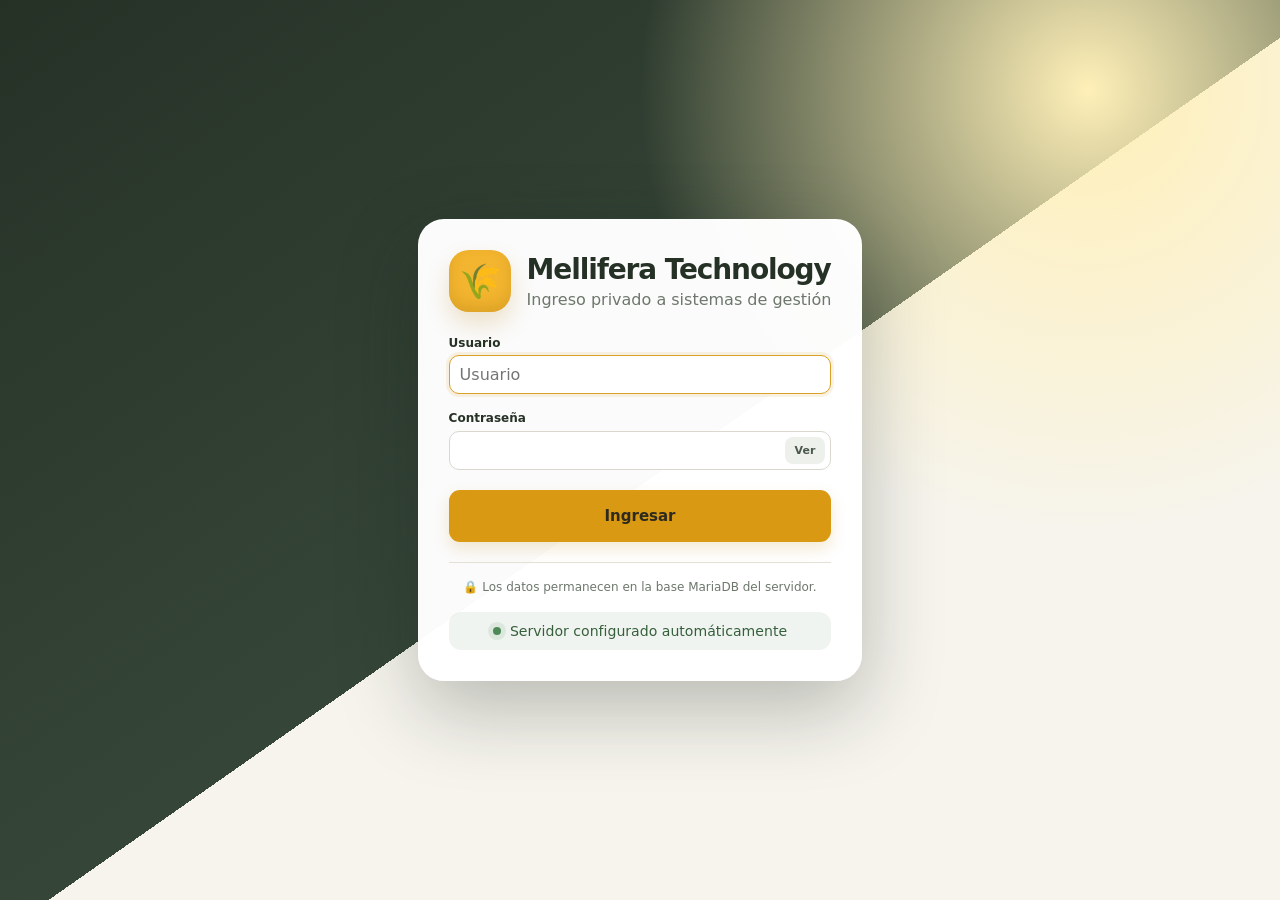
==== comunidad.html @ 4a78647a "Add files via upload" ====
<!doctype html>
<html lang="es">
<head>
    <meta charset="utf-8">
    <meta name="viewport" content="width=device-width, initial-scale=1">
    <meta name="theme-color" content="#263126">
    <title>Mellifera Technology · Gestión</title>
    <link rel="stylesheet" href="assets/css/app.css?v=24.5.0">
</head>
<body>
<div id="app" class="app-loading">
    <div><div class="auth-bee">🌾</div><strong>Abriendo Comunidad Apícola…</strong></div>
</div>
<div id="toast-stack" class="toast-stack" aria-live="polite"></div>
<script src="assets/js/config.js"></script>
<script src="assets/js/comunidad.js?v=24.5.0"></script>
</body>
</html>
---- assets/css/app.css ----
:root {
    --bg: #f6f4ed;
    --surface: #ffffff;
    --surface-soft: #fbfaf6;
    --text: #263126;
    --muted: #6d776c;
    --line: #e4e1d7;
    --primary: #d99913;
    --primary-dark: #ad7408;
    --primary-soft: #fff4ce;
    --green: #397a52;
    --green-soft: #e9f7ee;
    --red: #c5473b;
    --red-soft: #fff0ee;
    --blue: #3976bd;
    --purple: #7856ad;
    --shadow: 0 14px 34px rgba(53, 53, 34, .08);
    --radius: 18px;
    --sidebar: 246px;
}
* { box-sizing: border-box; }
html { min-height: 100%; background: var(--bg); }
body { margin: 0; min-height: 100vh; color: var(--text); background: radial-gradient(circle at 90% 0%, #fff6d7 0, transparent 25rem), var(--bg); font-family: Inter, ui-sans-serif, system-ui, -apple-system, BlinkMacSystemFont, "Segoe UI", sans-serif; }
a { color: inherit; text-decoration: none; }
button, input, select, textarea { font: inherit; }
button { cursor: pointer; }
.app-shell { min-height: 100vh; display: grid; grid-template-columns: var(--sidebar) 1fr; }
.sidebar { position: fixed; inset: 0 auto 0 0; z-index: 30; width: var(--sidebar); padding: 22px 16px; display: flex; flex-direction: column; background: #263126; color: #fff; box-shadow: 8px 0 30px rgba(28, 35, 28, .12); }
.brand { display: flex; align-items: center; gap: 12px; padding: 8px 8px 22px; border-bottom: 1px solid rgba(255,255,255,.12); }
.brand-icon { display: grid; place-items: center; width: 46px; height: 46px; border-radius: 15px; background: #f3b52f; font-size: 25px; box-shadow: inset 0 -5px 12px rgba(128,81,0,.18); }
.brand strong, .brand small { display: block; }
.brand strong { font-size: 16px; }.brand small { color: #b8c4b7; margin-top: 2px; }
.nav-menu { display: grid; gap: 5px; margin-top: 22px; }
.nav-menu a { display: flex; align-items: center; gap: 12px; min-height: 45px; padding: 10px 12px; border-radius: 12px; color: #dce4dc; font-weight: 650; font-size: 14px; transition: .18s; }
.nav-menu a span { display: grid; place-items: center; width: 23px; font-size: 18px; }
.nav-menu a:hover { background: rgba(255,255,255,.08); color: #fff; transform: translateX(2px); }
.nav-menu a.active { background: #f3b52f; color: #2e321f; box-shadow: 0 8px 20px rgba(0,0,0,.15); }
.sidebar-footer { margin-top: auto; color: #9faa9f; font-size: 11px; line-height: 1.4; padding: 12px; border-top: 1px solid rgba(255,255,255,.1); }
.main-area { grid-column: 2; min-width: 0; }
.topbar { min-height: 88px; padding: 20px clamp(20px,4vw,48px); display: flex; align-items: center; gap: 18px; border-bottom: 1px solid rgba(215,210,195,.7); background: rgba(246,244,237,.8); backdrop-filter: blur(12px); position: sticky; top: 0; z-index: 20; }
.topbar h1 { margin: 0; font-size: clamp(22px,2vw,30px); letter-spacing: -.03em; }.topbar p { margin: 3px 0 0; color: var(--muted); font-size: 13px; }
.topbar-actions { margin-left: auto; display: flex; gap: 9px; }.menu-button { display: none; border: 0; background: transparent; font-size: 25px; }
.content { padding: 30px clamp(20px,4vw,48px) 60px; max-width: 1800px; margin: 0 auto; }
.btn { border: 0; border-radius: 11px; min-height: 40px; padding: 9px 15px; display: inline-flex; align-items: center; justify-content: center; gap: 7px; font-weight: 750; font-size: 13px; transition: .18s; white-space: nowrap; }
.btn:hover { transform: translateY(-1px); filter: brightness(.98); }.btn-primary { background: var(--primary); color: #2e2a1d; box-shadow: 0 7px 16px rgba(195,132,10,.18); }.btn-secondary { background: #edf0eb; color: #344035; }.btn-ghost { background: transparent; color: #536053; border: 1px solid var(--line); }.btn-danger { background: var(--red-soft); color: #a83228; }.btn-warning { background: #f6c744; color: #392d08; }.btn-small { min-height: 33px; padding: 6px 10px; font-size: 12px; }.btn-large { min-height: 52px; padding: 13px 22px; font-size: 15px; }.btn-block { width: 100%; }
.panel, .form-card { background: var(--surface); border: 1px solid var(--line); border-radius: var(--radius); box-shadow: var(--shadow); padding: 22px; }
.form-card.narrow { max-width: 760px; margin: 0 auto; }.panel-header { display: flex; justify-content: space-between; align-items: flex-start; gap: 16px; margin-bottom: 18px; }.panel-header h2 { margin: 0; font-size: 18px; }.panel-header p { margin: 4px 0 0; color: var(--muted); font-size: 12px; }
.alert { padding: 13px 15px; border-radius: 12px; margin-bottom: 18px; font-weight: 650; font-size: 13px; border: 1px solid transparent; }.alert-success { background: var(--green-soft); color: #22623c; border-color: #c7ead3; }.alert-danger { background: var(--red-soft); color: #9a3027; border-color: #f4cac5; }.alert-warning { background: #fff7dc; color: #785806; }
.balance-strip { display: flex; align-items: stretch; gap: 10px; margin-bottom: 22px; padding: 10px; border-radius: 17px; background: #263126; color: #fff; box-shadow: var(--shadow); }
.balance-strip-title { flex: 1; min-width: 220px; padding: 10px 14px; display: flex; justify-content: center; flex-direction: column; }.balance-strip-title span { font-size: 15px; font-weight: 800; }.balance-strip-title small { color: #b9c5b8; margin-top: 3px; }
.person-balance { min-width: 190px; padding: 9px 15px; border-radius: 12px; background: rgba(255,255,255,.09); display: grid; grid-template-columns: auto auto; gap: 2px 12px; align-content: center; }.person-balance strong { grid-row: 1 / span 2; align-self: center; }.person-balance span { font-size: 17px; font-weight: 850; text-align: right; }.person-balance small { color: #c5d0c4; text-align: right; }.person-balance.negative span { color: #ff9d91; }.person-balance.positive span { color: #a7e3b8; }
.dashboard-grid { display: grid; grid-template-columns: repeat(5,minmax(160px,1fr)); gap: 14px; margin-bottom: 22px; }.dashboard-card { min-height: 155px; background: var(--surface); border: 1px solid var(--line); border-radius: var(--radius); box-shadow: var(--shadow); padding: 19px; display: flex; gap: 15px; align-items: flex-start; transition: .18s; overflow: hidden; position: relative; }.dashboard-card::after { content: ''; position: absolute; width: 100px; height: 100px; border-radius: 50%; right: -42px; bottom: -55px; background: var(--card-soft); }.dashboard-card:hover { transform: translateY(-3px); border-color: var(--card-color); }.dashboard-card-icon { flex: 0 0 46px; height: 46px; border-radius: 14px; display: grid; place-items: center; background: var(--card-soft); color: var(--card-color); font-size: 24px; font-weight: 900; }.dashboard-card div:last-child { min-width: 0; }.dashboard-card span { display: block; font-weight: 800; font-size: 14px; }.dashboard-card strong { display: block; margin-top: 12px; font-size: 29px; line-height: 1; }.dashboard-card small { display: block; margin-top: 9px; color: var(--muted); font-size: 11px; line-height: 1.45; }.card-hives { --card-color:#b97511;--card-soft:#fff0c2;}.card-activities{--card-color:#3976bd;--card-soft:#e8f2ff}.card-materials{--card-color:#397a52;--card-soft:#e9f7ee}.card-purchases{--card-color:#7856ad;--card-soft:#f1ebff}.card-accounting{--card-color:#bd5260;--card-soft:#ffedf0}
.compact-list { display: grid; }.compact-item { min-height: 64px; display: grid; grid-template-columns: 12px minmax(180px,1fr) auto 90px; gap: 13px; align-items: center; padding: 10px 5px; border-top: 1px solid #eeeae0; }.compact-item:first-child { border-top: 0; }.compact-item:hover strong { color: var(--primary-dark); }.compact-item div strong,.compact-item div small { display: block; }.compact-item div small { color: var(--muted); margin-top: 3px; font-size: 11px; }.compact-item time { text-align: right; color: var(--muted); font-size: 12px; }.status-dot { width: 9px; height: 9px; border-radius: 50%; background: var(--dot-color, var(--status-color, #999)); }
.priority { border-radius: 999px; padding: 4px 8px; font-size: 10px; font-weight: 850; text-transform: uppercase; letter-spacing: .02em; }.priority-baja{background:#eef1ee;color:#637063}.priority-normal{background:#e9f2ff;color:#386ca8}.priority-alta{background:#fff2d8;color:#a26700}.priority-urgente{background:#ffebe8;color:#ba3428}
.filter-bar { background: var(--surface); border: 1px solid var(--line); padding: 10px; border-radius: 14px; display: flex; gap: 9px; margin-bottom: 20px; box-shadow: 0 5px 18px rgba(50,50,35,.04); }.filter-bar.compact { box-shadow: none; border: 0; padding: 0 0 15px; }.filter-bar select,.filter-bar input { min-height: 40px; }.search-field { flex: 1; min-width: 210px; display: flex; align-items: center; gap: 8px; background: #faf9f5; border: 1px solid var(--line); border-radius: 10px; padding: 0 10px; }.search-field input { width: 100%; border: 0; outline: 0; background: transparent; }
select,input,textarea { width: 100%; border: 1px solid #d9d7ce; border-radius: 10px; background: #fff; color: var(--text); padding: 9px 10px; outline: none; transition: .16s; }select:focus,input:focus,textarea:focus { border-color: #d9a127; box-shadow: 0 0 0 3px rgba(217,161,39,.13); }textarea { resize: vertical; }.field { display: grid; gap: 6px; }.field > span { font-weight: 750; font-size: 12px; }.field small { color: var(--muted); line-height: 1.4; }.form-grid { display: grid; gap: 15px; }.two-columns { grid-template-columns: repeat(2,minmax(0,1fr)); }.full { grid-column: 1/-1; }.form-actions { display: flex; gap: 9px; align-items: center; margin-top: 20px; flex-wrap: wrap; }.form-card hr,.panel hr { border: 0; border-top: 1px solid var(--line); margin: 22px 0; }
.card-grid { display: grid; grid-template-columns: repeat(auto-fill,minmax(280px,1fr)); gap: 16px; }.entity-card { background: var(--surface); border: 1px solid var(--line); border-radius: var(--radius); box-shadow: var(--shadow); padding: 20px; }.entity-card-top { display: flex; justify-content: space-between; align-items: center; }.hive-illustration { width: 48px; height: 48px; display: grid; place-items: center; border-radius: 15px; background: #fff2c7; color: #b27505; font-size: 29px; }.entity-card h2 { margin: 14px 0 12px; }.entity-meta { display: grid; gap: 6px; color: var(--muted); font-size: 12px; }.entity-counters { display: grid; grid-template-columns: repeat(3,1fr); gap: 7px; margin: 17px 0; }.entity-counters span { padding: 9px 5px; border-radius: 10px; background: var(--surface-soft); text-align: center; color: var(--muted); font-size: 10px; }.entity-counters strong { display: block; color: var(--text); font-size: 17px; }.entity-actions { display: flex; gap: 8px; }
.badge { display: inline-flex; align-items: center; width: fit-content; border-radius: 999px; padding: 5px 9px; font-size: 10px; font-weight: 850; }.status-activa,.badge-success,.material-disponible{background:var(--green-soft);color:#277046}.status-observacion,.badge-warning{background:#fff4cf;color:#906600}.status-inactiva,.material-reparacion{background:#eef0ed;color:#606a61}.status-baja,.badge-danger-soft{background:var(--red-soft);color:#ad392f}.material-en_uso{background:#e9f2ff;color:#376fae}
.hive-summary { display: flex; align-items: center; gap: 20px; margin-bottom: 18px; }.hive-big-icon { width: 72px; height: 72px; flex:0 0 72px; border-radius: 22px; background: #fff2c7; display:grid;place-items:center;font-size:42px;color:#b77c0e}.hive-summary-main { flex:1 }.hive-summary-main h2 { margin:8px 0 2px }.hive-summary-main p { margin:0;color:var(--muted);font-size:12px}.hive-summary-stat{min-width:125px;padding:12px;border-left:1px solid var(--line)}.hive-summary-stat small,.hive-summary-stat strong{display:block}.hive-summary-stat small{color:var(--muted);font-size:11px}.hive-summary-stat strong{font-size:25px;margin-top:4px}
.detail-grid { display:grid;grid-template-columns:repeat(3,minmax(0,1fr));gap:16px}.span-2{grid-column:span 2}.span-3{grid-column:span 3}.inline-entry-form{display:grid;grid-template-columns:140px 1fr auto;gap:9px;align-items:start;margin-bottom:18px}.timeline{display:grid}.timeline-item{display:grid;grid-template-columns:110px 1fr auto;gap:15px;padding:14px 0;border-top:1px solid #eeeae0}.timeline-date{font-weight:800;font-size:12px;color:#4f5c50}.timeline-content p{margin:0 0 5px;line-height:1.5}.timeline-content small{color:var(--muted)}.simple-list,.history-list{display:grid;gap:8px}.simple-list>div,.history-list a{display:flex;align-items:center;gap:10px;padding:10px;border-radius:10px;background:var(--surface-soft)}.history-list a{justify-content:space-between}.history-list small{color:var(--muted)}.upload-form{display:grid;grid-template-columns:1fr 1fr auto;gap:9px;margin-bottom:18px}.media-grid{display:grid;grid-template-columns:repeat(auto-fill,minmax(170px,1fr));gap:12px}.media-card{position:relative;border:1px solid var(--line);border-radius:13px;overflow:hidden;background:#fff}.media-card>a{display:block}.media-card img,.pdf-preview{width:100%;height:125px;object-fit:cover;background:#f2f0e8}.pdf-preview{display:grid;place-items:center;font-size:28px;font-weight:900;color:#b84d44}.media-card strong,.media-card small{display:block;padding:0 10px}.media-card strong{margin-top:9px;font-size:12px}.media-card small{color:var(--muted);margin:4px 0 10px;font-size:10px}.media-card form{position:absolute;top:5px;right:5px}
.summary-pills{display:flex;gap:10px;margin-bottom:18px;flex-wrap:wrap}.summary-pill{min-width:130px;background:var(--surface);border:1px solid var(--line);border-radius:14px;padding:12px 16px;display:flex;align-items:baseline;gap:8px;box-shadow:0 5px 15px rgba(40,40,30,.04)}.summary-pill strong{font-size:23px}.summary-pill span{color:var(--muted);font-weight:700;font-size:12px}.summary-pill.active{border-color:var(--primary);box-shadow:0 0 0 3px rgba(217,153,19,.12)}.split-layout{display:grid;grid-template-columns:340px minmax(0,1fr);gap:16px;align-items:start}.sticky-panel{position:sticky;top:108px}.table-wrap{overflow:auto}.data-table{width:100%;border-collapse:collapse;font-size:12px}.data-table th{text-align:left;color:var(--muted);font-size:10px;text-transform:uppercase;letter-spacing:.05em;padding:10px;border-bottom:1px solid var(--line);white-space:nowrap}.data-table td{padding:12px 10px;border-bottom:1px solid #eeeae0;vertical-align:middle}.data-table tbody tr:hover{background:#fcfbf7}.data-table td small{display:block;color:var(--muted);margin-top:3px}.row-actions{display:flex;gap:5px;justify-content:flex-end}.row-actions form{display:inline-flex}.cell-notes{max-width:290px;white-space:normal;line-height:1.4}.icon-button{border:0;width:31px;height:31px;border-radius:9px;background:#f0f1ed;display:inline-grid;place-items:center;font-weight:900;color:#556157}.icon-button.danger{background:var(--red-soft);color:#b63b31}.muted{color:var(--muted)}.empty-line{padding:13px 0;margin:0}.empty-state{text-align:center;padding:45px 20px}.empty-state>div{font-size:40px;color:#c89120}.empty-state h3{margin:10px 0 4px}.empty-state p{color:var(--muted);margin:0 0 16px}
.kanban-board{display:grid;grid-template-columns:repeat(3,minmax(270px,1fr));gap:14px;align-items:start;overflow-x:auto;padding-bottom:10px}.kanban-column{background:#ebe9e1;border-radius:17px;padding:10px;min-height:560px}.kanban-header{display:flex;align-items:center;justify-content:space-between;padding:7px 7px 13px}.kanban-header>div{display:flex;align-items:center;gap:8px}.kanban-header h2{font-size:14px;margin:0}.kanban-header strong{background:rgba(255,255,255,.8);padding:4px 8px;border-radius:999px;font-size:11px}.kanban-list{min-height:490px;display:grid;align-content:start;gap:9px;border-radius:12px}.kanban-list.drag-over{background:rgba(217,153,19,.10);outline:2px dashed rgba(217,153,19,.5)}.kanban-card{background:#fff;border-radius:13px;border:1px solid #dfddd5;border-left:4px solid #9da59d;padding:13px;box-shadow:0 5px 12px rgba(40,40,30,.06);cursor:grab}.kanban-card.dragging{opacity:.45;transform:rotate(1deg)}.priority-border-baja{border-left-color:#8d978e}.priority-border-normal{border-left-color:#4680c5}.priority-border-alta{border-left-color:#e1a624}.priority-border-urgente{border-left-color:#d54b3e}.kanban-card-top,.kanban-card-footer{display:flex;align-items:center;justify-content:space-between;gap:8px}.drag-handle{color:#9aa19a;font-weight:900}.label-chip{font-size:9px;font-weight:850;border-radius:999px;padding:4px 7px;background:color-mix(in srgb,var(--label-color) 16%,white);color:color-mix(in srgb,var(--label-color) 75%,#333)}.kanban-card h3{font-size:14px;line-height:1.3;margin:11px 0 7px}.kanban-card p{font-size:11px;color:var(--muted);line-height:1.45;margin:0 0 10px}.kanban-meta{display:flex;flex-wrap:wrap;gap:5px 9px;color:var(--muted);font-size:10px;margin-bottom:10px}.overdue{color:#bd3d32;font-weight:800}.kanban-card-footer{border-top:1px solid #eeeae0;padding-top:9px}.kanban-card-footer a{font-size:10px;color:#667167;font-weight:800}.toast{position:fixed;right:25px;bottom:25px;background:#253026;color:#fff;padding:12px 16px;border-radius:12px;box-shadow:var(--shadow);opacity:0;pointer-events:none;transform:translateY(12px);transition:.2s;z-index:100}.toast.show{opacity:1;transform:translateY(0)}.toast.error{background:#a63830}
.file-list{display:grid;gap:7px}.file-row{display:flex;align-items:center;gap:8px}.file-row>a{display:flex;align-items:center;gap:9px;flex:1;min-width:0;padding:8px;border-radius:10px;background:var(--surface-soft)}.file-row>a>span{width:32px;height:32px;border-radius:8px;background:#fff1e7;color:#b85335;display:grid;place-items:center;font-size:10px;font-weight:900}.file-row strong,.file-row small{display:block;overflow:hidden;text-overflow:ellipsis;white-space:nowrap}.file-row small{color:var(--muted);font-size:9px}.compact-timeline .timeline-item{grid-template-columns:145px 1fr}
.form-pop{margin-bottom:18px}.filter-row-simple{display:flex;gap:7px;align-items:center;margin-bottom:17px;color:var(--muted);font-size:12px}.chip{padding:6px 10px;border-radius:999px;background:#eceee9;font-weight:700}.chip.active{background:#263126;color:#fff}.purchase-card-grid{display:grid;grid-template-columns:repeat(auto-fill,minmax(390px,1fr));gap:16px}.purchase-card{background:#fff;border:1px solid var(--line);border-radius:var(--radius);box-shadow:var(--shadow);overflow:hidden}.purchase-card-main{display:grid;grid-template-columns:90px 1fr auto;gap:16px;padding:20px;align-items:center}.purchase-month{height:90px;border-radius:16px;background:#302f27;color:#fff;display:grid;place-items:center;align-content:center}.purchase-month span{color:#c7c7bd;font-size:11px}.purchase-month strong{font-size:16px;margin-top:4px}.purchase-title h2{font-size:17px;margin:8px 0 4px}.purchase-title p{margin:0;color:var(--muted);font-size:11px;line-height:1.4}.purchase-total{text-align:right}.purchase-total small,.purchase-total strong,.purchase-total span{display:block}.purchase-total small,.purchase-total span{color:var(--muted);font-size:10px}.purchase-total strong{font-size:18px;margin:5px 0}.purchase-progress{height:5px;background:#eeeae0}.purchase-progress div{height:100%;background:var(--green)}.purchase-card-footer{display:flex;justify-content:space-between;padding:11px 20px;font-size:11px;color:var(--muted)}.purchase-card-footer a{font-weight:800;color:#7856ad}.purchase-summary{display:flex;align-items:center;gap:25px;margin-bottom:18px}.purchase-summary>div:first-child{display:flex;align-items:center;gap:15px;flex:1}.purchase-summary-icon{width:56px;height:56px;border-radius:17px;background:#f1ebff;display:grid;place-items:center;font-size:25px}.purchase-summary h2{margin:2px 0}.purchase-summary p{margin:0;color:var(--muted)}.purchase-summary>div:not(:first-child){min-width:160px;border-left:1px solid var(--line);padding-left:20px}.purchase-summary small,.purchase-summary strong{display:block}.purchase-summary strong{font-size:20px;margin-top:4px}.calculated-total{padding:13px;border-radius:12px;background:#f8f5e8;display:flex;justify-content:space-between;align-items:center}.calculated-total small{color:var(--muted)}.calculated-total strong{font-size:17px}.checkbox-field{display:flex;align-items:center;gap:9px;font-weight:700;font-size:12px}.checkbox-field input{width:auto}.details-form{display:grid;gap:12px;padding-top:14px}.data-table tfoot td{font-weight:900;background:#faf8ef}.row-completed{opacity:.68}
.accounting-balances{margin-bottom:16px}.filter-panel{display:grid;grid-template-columns:1.2fr repeat(5,minmax(120px,.75fr)) auto;gap:10px;align-items:end;margin-bottom:15px;padding:15px}.filter-panel-title{align-self:center}.filter-panel-title strong,.filter-panel-title small{display:block}.filter-panel-title small{color:var(--muted);font-size:10px;margin-top:3px}.filter-panel .field{gap:4px}.filter-panel .field>span{font-size:10px}.filter-actions{display:flex;gap:6px}.accounting-summary-grid{display:grid;grid-template-columns:repeat(4,1fr);gap:12px;margin-bottom:16px}.accounting-summary-grid article{background:#fff;border:1px solid var(--line);border-radius:14px;padding:15px;box-shadow:0 5px 18px rgba(50,50,35,.04)}.accounting-summary-grid small,.accounting-summary-grid strong,.accounting-summary-grid span{display:block}.accounting-summary-grid small,.accounting-summary-grid span{color:var(--muted);font-size:10px}.accounting-summary-grid strong{font-size:19px;margin:5px 0}.income-text{color:#247047}.expense-text{color:#ba3f35}.accounting-usd{background:#eef5ff}.accounting-table{min-width:1050px}.file-link{color:#386fae;font-weight:800}.backup-hero{display:grid;grid-template-columns:100px 1fr auto;gap:22px;align-items:center;margin-bottom:16px}.backup-illustration{width:88px;height:88px;border-radius:25px;background:#fff2c7;color:#a96f05;display:grid;place-items:center;font-size:45px}.backup-hero h2{margin:0 0 6px}.backup-hero p{color:var(--muted)}.backup-hero ul{margin:10px 0 0;padding-left:18px;color:#596359;font-size:12px;line-height:1.7}.restore-panel{margin-bottom:16px}.warning-box{padding:11px 13px;border-radius:11px;background:#fff4d7;color:#765807;font-size:12px;margin-bottom:12px}.restore-form{display:flex;align-items:center;gap:10px}.backup-list{display:grid}.backup-row{display:grid;grid-template-columns:45px 1fr auto auto;align-items:center;gap:12px;padding:11px 0;border-top:1px solid #eeeae0}.backup-row:first-child{border-top:0}.backup-file-icon{width:42px;height:42px;border-radius:11px;background:#f0f1ed;display:grid;place-items:center;font-size:10px;font-weight:900}.backup-row strong,.backup-row small{display:block}.backup-row small{color:var(--muted);font-size:10px;margin-top:3px}
.install-page{display:grid;place-items:center;padding:25px}.install-card{width:min(480px,100%);background:#fff;border:1px solid var(--line);border-radius:24px;padding:30px;box-shadow:var(--shadow);text-align:center}.install-card h1{margin:8px 0}.install-card p{color:var(--muted)}.install-card .brand-mark{font-size:45px}.install-info{text-align:left;background:#f7f6f1;border-radius:12px;padding:13px;margin:20px 0;line-height:1.8;font-size:12px}
@media (max-width: 1300px){.dashboard-grid{grid-template-columns:repeat(3,1fr)}.filter-panel{grid-template-columns:repeat(4,1fr)}.filter-panel-title{grid-column:span 2}.filter-actions{grid-column:span 2}.kanban-board{grid-template-columns:repeat(4,300px)}}
@media (max-width: 980px){.app-shell{display:block}.sidebar{transform:translateX(-105%);transition:.22s}.sidebar.open{transform:translateX(0)}.main-area{width:100%}.menu-button{display:block}.topbar{padding:16px 20px}.content{padding:20px}.dashboard-grid{grid-template-columns:repeat(2,1fr)}.balance-strip{overflow-x:auto}.balance-strip-title{min-width:220px}.detail-grid{grid-template-columns:1fr}.span-2,.span-3{grid-column:auto}.split-layout{grid-template-columns:1fr}.sticky-panel{position:static}.filter-panel{grid-template-columns:repeat(2,1fr)}.filter-panel-title,.filter-actions{grid-column:span 2}.accounting-summary-grid{grid-template-columns:repeat(2,1fr)}.purchase-summary{align-items:flex-start;flex-wrap:wrap}.purchase-summary>div:first-child{flex-basis:100%}.backup-hero{grid-template-columns:80px 1fr}.backup-hero form{grid-column:1/-1}.topbar-actions{overflow:auto}.hive-summary{flex-wrap:wrap}.hive-summary-main{min-width:250px}}
@media (max-width: 640px){.topbar p{display:none}.content{padding:14px}.dashboard-grid{grid-template-columns:1fr}.dashboard-card{min-height:120px}.balance-strip-title{display:none}.person-balance{min-width:170px}.filter-bar{flex-wrap:wrap}.filter-bar>*{flex:1 1 150px}.card-grid,.purchase-card-grid{grid-template-columns:1fr}.two-columns{grid-template-columns:1fr}.full{grid-column:auto}.inline-entry-form,.upload-form{grid-template-columns:1fr}.timeline-item{grid-template-columns:1fr auto}.timeline-date{grid-column:1/-1}.compact-item{grid-template-columns:10px 1fr auto}.compact-item time{display:none}.entity-counters{grid-template-columns:repeat(3,1fr)}.purchase-card-main{grid-template-columns:70px 1fr}.purchase-total{grid-column:1/-1;text-align:left;display:flex;align-items:baseline;gap:8px}.purchase-month{height:70px}.filter-panel{grid-template-columns:1fr}.filter-panel-title,.filter-actions{grid-column:auto}.accounting-summary-grid{grid-template-columns:1fr 1fr}.backup-hero{grid-template-columns:1fr;text-align:center}.backup-illustration{margin:auto}.restore-form{align-items:stretch;flex-direction:column}.backup-row{grid-template-columns:42px 1fr auto}.backup-row .btn{grid-column:2}.hive-summary-stat{border-left:0;border-top:1px solid var(--line);flex:1}.topbar-actions .btn-ghost{display:none}}

/* Autenticación y sesión */
.auth-page{min-height:100vh;display:grid;place-items:center;padding:24px;background:radial-gradient(circle at 85% 10%,#fff0b8 0,transparent 28rem),linear-gradient(145deg,#263126 0,#354638 52%,#f6f4ed 52%)}
.auth-card{width:min(470px,100%);background:rgba(255,255,255,.98);border:1px solid rgba(255,255,255,.7);border-radius:26px;padding:30px;box-shadow:0 28px 80px rgba(23,34,24,.28)}
.install-auth-card{width:min(620px,100%)}
.auth-brand{display:flex;align-items:center;gap:16px;margin-bottom:24px}.auth-brand h1{margin:0;font-size:28px;letter-spacing:-.04em}.auth-brand p{margin:4px 0 0;color:var(--muted)}
.auth-bee{width:62px;height:62px;display:grid;place-items:center;border-radius:20px;background:#f3b52f;font-size:34px;box-shadow:inset 0 -7px 14px rgba(128,81,0,.18),0 12px 25px rgba(180,121,0,.2)}
.auth-form{display:grid;gap:16px}.auth-form .btn{margin-top:4px}.auth-security{margin-top:20px;padding-top:17px;border-top:1px solid var(--line);color:var(--muted);font-size:12px;text-align:center}
.password-input-wrap{position:relative}.password-input-wrap input{padding-right:62px}.password-toggle{position:absolute;right:6px;top:6px;bottom:6px;border:0;border-radius:8px;padding:0 10px;background:#eef0eb;color:#4b584c;font-weight:750;font-size:11px}
.password-help{display:block;color:var(--muted);font-size:11px;line-height:1.5}.user-password-box{padding:16px;border:1px solid var(--line);border-radius:15px;background:var(--surface-soft);display:grid;gap:12px}.user-password-box h2{margin:0;font-size:17px}
.sidebar-user{margin-top:auto;display:flex;align-items:center;gap:10px;padding:13px 10px;border-top:1px solid rgba(255,255,255,.1)}.sidebar-user strong,.sidebar-user a{display:block}.sidebar-user strong{font-size:13px}.sidebar-user a{font-size:11px;color:#bdc8bd;margin-top:2px}.sidebar-avatar,.user-chip span{display:grid;place-items:center;border-radius:50%;background:#f3b52f;color:#2d321f;font-weight:900}.sidebar-avatar{width:36px;height:36px}.sidebar-footer{margin-top:0}
.topbar-user-menu{display:flex;align-items:center;gap:8px;margin-left:4px}.user-chip{display:flex;align-items:center;gap:7px;padding:5px 9px 5px 5px;border:1px solid var(--line);border-radius:999px;background:#fff;font-size:12px;font-weight:750}.user-chip span{width:28px;height:28px}
.account-layout{max-width:1050px}.account-details{display:grid;gap:0;margin:0}.account-details>div{display:grid;grid-template-columns:150px 1fr;gap:15px;padding:13px 0;border-top:1px solid var(--line)}.account-details>div:first-child{border-top:0}.account-details dt{color:var(--muted);font-size:12px}.account-details dd{margin:0;font-weight:750}
@media(max-width:980px){.topbar-user-menu .user-chip{display:none}.topbar-user-menu{margin-left:0}.topbar-heading{min-width:0}.topbar-actions{margin-left:auto}.sidebar-user{margin-top:auto}}
@media(max-width:640px){.auth-page{padding:12px;background:#f6f4ed}.auth-card{padding:22px;border-radius:20px}.auth-brand h1{font-size:23px}.auth-bee{width:52px;height:52px;font-size:28px}.topbar-user-menu .btn{padding:6px 9px}.account-details>div{grid-template-columns:1fr;gap:4px}}

/* Adaptación estática para GitHub Pages: no altera los componentes originales. */
[hidden], .hidden { display: none !important; }
.app-loading { min-height: 65vh; display: grid; place-items: center; color: var(--muted); text-align: center; }
.app-loading .auth-bee { margin: 0 auto 14px; animation: bee-pulse 1.25s ease-in-out infinite; }
@keyframes bee-pulse { 50% { transform: translateY(-5px) rotate(-2deg); } }
.toast-stack { position: fixed; right: 22px; bottom: 22px; z-index: 1000; display: grid; gap: 10px; width: min(390px, calc(100vw - 28px)); }
.toast-message { background: #263126; color: #fff; border-radius: 13px; padding: 13px 16px; box-shadow: 0 18px 45px rgba(25,35,26,.25); font-size: 13px; font-weight: 700; opacity: 0; transform: translateY(8px); animation: toast-in .18s ease forwards; }
.toast-message.error { background: #a63d34; }
.toast-message.success { background: #397a52; }
@keyframes toast-in { to { opacity: 1; transform: translateY(0); } }
.server-config { margin-top: 16px; padding-top: 15px; border-top: 1px solid var(--line); }
.server-config summary { cursor: pointer; color: var(--muted); font-size: 12px; font-weight: 800; text-align: center; }
.server-config-form { display: grid; gap: 10px; margin-top: 12px; }
.server-config-form input { width: 100%; }
.connection-state { display: flex; align-items: center; justify-content: center; gap: 7px; margin-top: 12px; color: var(--muted); font-size: 11px; }
.connection-dot { width: 8px; height: 8px; border-radius: 50%; background: #d99913; }
.connection-dot.online { background: #397a52; }
.connection-dot.offline { background: #c5473b; }
.protected-image { background: #f0eee5; min-height: 170px; object-fit: cover; }
.inline-buttons { display: flex; gap: 8px; flex-wrap: wrap; }
.form-error { margin-top: -6px; color: var(--red); font-size: 12px; font-weight: 700; }
.api-offline-box { max-width: 700px; margin: 50px auto; }
.kanban-card.dragging { opacity: .48; }
.kanban-list.drag-over { outline: 2px dashed var(--primary); outline-offset: -6px; }
.file-button { border: 0; background: none; padding: 0; font: inherit; color: inherit; cursor: pointer; }
.file-button.file-link { color: var(--blue); font-weight: 800; }
.media-card .file-button { width: 100%; text-align: left; }
.small-muted { color: var(--muted); font-size: 11px; }
@media(max-width:640px){.toast-stack{right:14px;bottom:14px}.server-config{margin-top:12px}}


/* v4 · compras realizadas y kanban de tres columnas */
.kanban-board{grid-template-columns:repeat(3,minmax(280px,1fr))}
.purchase-kanban-card{cursor:default;border-left-color:#7856ad;background:linear-gradient(180deg,#fff 0%,#fbf8ff 100%)}
.purchase-kanban-card .purchase-label{--label-color:#7856ad;background:#f1ebff;color:#654392}
.purchase-card-symbol{font-size:19px;color:#7856ad;font-weight:900}
.purchase-list-section{margin-bottom:28px}.purchase-section-heading{display:flex;align-items:center;justify-content:space-between;gap:18px;margin:0 2px 13px}.purchase-section-heading h2{font-size:18px;margin:0 0 3px}.purchase-section-heading p{margin:0;color:var(--muted);font-size:11px}.purchase-section-heading>span{min-width:32px;height:32px;padding:0 9px;border-radius:999px;background:#eceee9;display:grid;place-items:center;font-size:12px;font-weight:900}.completed-section{padding-top:7px;border-top:1px solid var(--line)}
.purchase-card-completed{box-shadow:none;background:#fbfcfa}.purchase-card-completed .purchase-month{background:#396b4b}.purchase-card-completed .purchase-progress div{background:#4a8a5f}.purchase-card-completed .purchase-card-footer a{color:#397a52}
.purchase-complete-form{display:flex;align-items:center}.purchase-complete-form .btn{white-space:nowrap}.btn-success{background:#397a52;color:#fff;border-color:#397a52}.btn-success:hover{background:#2f6844}.btn:disabled{opacity:.45;cursor:not-allowed;transform:none!important}
.purchase-summary-completed{border-color:#bdd8c5;background:linear-gradient(120deg,#fff,#f4fbf6)}.purchase-completed-stamp strong{color:#397a52}.purchase-completed-stamp span{display:block;margin-top:5px;color:var(--muted);font-size:10px}.purchase-layout-completed{grid-template-columns:1fr}.purchase-readonly-panel{max-width:none}.closed-purchase-note{margin-top:14px;padding:13px 15px;border-radius:12px;background:#e9f7ee;color:#315f40;font-size:12px}.completed-delete-form{margin-top:16px}
@media (max-width:980px){.kanban-board{grid-template-columns:repeat(3,minmax(270px,1fr))}.purchase-complete-form{order:5}.purchase-summary>div:not(:first-child),.purchase-complete-form{flex:1 1 150px}}

/* v5 · Aplicación ganadera separada */
.livestock-app{--primary:#c88a22;--primary-dark:#9b6513;--primary-soft:#fff1d0}
.livestock-app .sidebar{background:#25362d}.livestock-app .nav-menu a.active{background:#d9a13d;color:#283022}.livestock-brand-icon{background:#d9a13d}
.livestock-dashboard-grid .card-cattle{--card-color:#8a5a31;--card-soft:#f5e7d8}.livestock-dashboard-grid .card-parcels{--card-color:#43825a;--card-soft:#e6f4ea}.livestock-dashboard-grid .card-climate{--card-color:#2d78aa;--card-soft:#e3f3fc}
.livestock-field-banner{position:relative;min-height:220px;overflow:hidden;padding:0;margin-bottom:22px;background:linear-gradient(120deg,#526b45,#89935e);color:#fff}.livestock-field-banner>img{position:absolute;inset:0;width:100%;height:100%;object-fit:cover}.livestock-field-banner::after{content:"";position:absolute;inset:0;background:linear-gradient(90deg,rgba(18,35,24,.84),rgba(18,35,24,.2))}.field-banner-placeholder{position:absolute;inset:0;display:grid;place-items:center;font-size:84px;opacity:.45}.field-banner-overlay{position:relative;z-index:2;min-height:220px;padding:34px;display:flex;flex-direction:column;justify-content:flex-end;align-items:flex-start}.field-banner-overlay small{text-transform:uppercase;letter-spacing:.12em;font-weight:850;color:#dfebd6}.field-banner-overlay h2{font-size:32px;margin:5px 0 15px;letter-spacing:-.03em}.field-banner-form{position:absolute;right:18px;bottom:18px;z-index:3;display:grid;grid-template-columns:minmax(160px,240px) minmax(140px,220px) auto;gap:8px;background:rgba(255,255,255,.92);padding:9px;border-radius:13px;color:var(--text);backdrop-filter:blur(7px)}.field-banner-form input{min-height:34px;padding:6px 8px;font-size:11px}
.parcel-card{padding:0;overflow:hidden}.parcel-cover{height:165px;position:relative;background:#edf3e7;display:grid;place-items:center;overflow:hidden}.parcel-cover img{width:100%;height:100%;object-fit:cover}.parcel-cover>div{font-size:52px}.parcel-cover .badge{position:absolute;right:12px;top:12px}.parcel-card-body{padding:18px}.rest-chip{margin:12px 0;padding:8px 10px;border-radius:9px;background:#eef7eb;color:#356343;font-size:11px;font-weight:750}.parcel-detail-hero{display:grid;grid-template-columns:280px minmax(250px,1fr) auto;gap:24px;align-items:center;padding:0;overflow:hidden}.parcel-detail-hero>img,.parcel-detail-placeholder{width:100%;height:240px;object-fit:cover;background:#ecf3e8;display:grid;place-items:center;font-size:70px}.parcel-detail-hero>div:nth-child(2){padding:24px 0}.parcel-detail-hero h2{font-size:28px;margin:8px 0}.parcel-detail-hero p{color:var(--muted);line-height:1.55}.parcel-detail-stats{display:grid;gap:10px;padding:22px}.parcel-detail-stats span{min-width:130px;padding:12px;border:1px solid var(--line);border-radius:12px;background:#fafbf8}.parcel-detail-stats small,.parcel-detail-stats strong{display:block}.parcel-detail-stats small{color:var(--muted);font-size:10px}.parcel-detail-stats strong{margin-top:4px;font-size:17px}
.cattle-illustration{width:52px;height:52px;display:grid;place-items:center;border-radius:16px;background:#f3e7da;font-size:28px}.cattle-name{margin:-8px 0 13px;color:var(--muted);font-weight:700}.cow-mini{font-size:19px}.cattle-summary .hive-big-icon{background:#f3e7da}.compact-entry{padding-bottom:18px;border-bottom:1px solid var(--line);margin-bottom:10px}.health-timeline .timeline-content>strong{display:block;margin-bottom:5px}.movement-list>div{padding:10px 0;border-top:1px solid var(--line)}.movement-list>div:first-child{border-top:0}.movement-list strong,.movement-list small{display:block}.movement-list small{color:var(--muted);margin-top:3px}
.rain-summary-grid{display:grid;grid-template-columns:repeat(4,1fr);gap:14px;margin-bottom:20px}.rain-summary-grid>div{background:#fff;border:1px solid var(--line);border-radius:16px;padding:18px;box-shadow:var(--shadow)}.rain-summary-grid span,.rain-summary-grid strong{display:block}.rain-summary-grid span{color:var(--muted);font-size:11px;font-weight:750}.rain-summary-grid strong{font-size:25px;margin-top:8px}.climate-layout{grid-template-columns:340px minmax(0,1fr)}.chart-scroll{overflow-x:auto}.rain-chart{width:100%;min-width:700px;height:auto}.rain-chart rect{fill:#4d9ac8}.rain-chart text{font-size:11px;fill:#44606e;font-weight:750}.rain-chart text.month{fill:#6d776c}.rain-chart line{stroke:#ccd7dc;stroke-width:2}.rain-history{display:grid;grid-template-columns:repeat(auto-fill,minmax(260px,1fr));gap:10px}.rain-history>div{display:grid;grid-template-columns:42px 1fr auto;gap:10px;align-items:center;padding:12px;border:1px solid var(--line);border-radius:12px;background:#fbfcfd}.rain-drop{width:38px;height:38px;border-radius:12px;background:#e5f4fc;display:grid;place-items:center;color:#2d78aa;font-size:20px}.rain-history strong,.rain-history small{display:block}.rain-history small{color:var(--muted);margin-top:3px;line-height:1.35}
.status-disponible,.status-activo{background:#e9f7ee;color:#397a52}.status-en_uso{background:#e8f2ff;color:#3976bd}.status-descanso,.status-retirado{background:#f2f0e8;color:#6d6a57}.status-problema,.status-muerto{background:#fff0ee;color:#c5473b}.status-vendido{background:#f1ebff;color:#7856ad}.card-cattle,.card-parcels,.card-climate{position:relative}
@media(max-width:1100px){.parcel-detail-hero{grid-template-columns:220px 1fr}.parcel-detail-stats{grid-column:1/-1;grid-template-columns:repeat(3,1fr);padding-top:0}.field-banner-form{position:relative;right:auto;bottom:auto;margin:0 18px 18px;grid-template-columns:1fr}.livestock-field-banner{padding-bottom:1px}.livestock-field-banner::after{bottom:92px}.climate-layout{grid-template-columns:1fr}.rain-summary-grid{grid-template-columns:repeat(2,1fr)}}
@media(max-width:640px){.field-banner-overlay{min-height:190px;padding:22px}.field-banner-overlay h2{font-size:25px}.field-banner-form{margin:0 12px 12px}.parcel-detail-hero{grid-template-columns:1fr}.parcel-detail-hero>img,.parcel-detail-placeholder{height:190px}.parcel-detail-hero>div:nth-child(2){padding:0 18px}.parcel-detail-stats{grid-template-columns:1fr 1fr;padding:18px}.rain-summary-grid{grid-template-columns:1fr 1fr}.rain-summary-grid>div{padding:14px}.rain-summary-grid strong{font-size:20px}.livestock-dashboard-grid{grid-template-columns:1fr}.rain-history{grid-template-columns:1fr}}

/* ============================================================
   Gestión Ganadera v6: categorías, sanidad y manejo de pasturas
   ============================================================ */
.livestock-loading-icon,.livestock-brand-icon,.livestock-animal-icon,.livestock-animal-card-icon,.livestock-profile-icon,.livestock-mini-icon{font-family:Georgia,"Times New Roman",serif;font-weight:800;line-height:1}
.livestock-animal-icon{font-size:32px!important}.livestock-animal-card-icon{font-size:34px!important;display:grid;place-items:center;width:52px;height:52px;border-radius:16px;background:#f3eadf;color:#79512e}.livestock-profile-icon{font-size:48px!important;color:#79512e;background:#f5ebdf}.livestock-mini-icon{font-size:22px!important;color:#79512e}
.livestock-dashboard-grid .card-categories{--card-color:#725b91;--card-soft:#efeafa}.livestock-dashboard-grid .card-health{--card-color:#b74747;--card-soft:#fbe9e9}.livestock-dashboard-grid{grid-template-columns:repeat(3,minmax(0,1fr))}
.animal-tags{display:flex;align-items:center;gap:7px;flex-wrap:wrap;margin:7px 0 13px}.category-pill{display:inline-flex;align-items:center;gap:6px;padding:4px 9px;border-radius:999px;background:color-mix(in srgb,var(--category-color,#64748b) 13%,white);border:1px solid color-mix(in srgb,var(--category-color,#64748b) 32%,white);color:color-mix(in srgb,var(--category-color,#64748b) 80%,#111827);font-size:11px;font-weight:850;line-height:1.25}.category-pill::before{content:"";width:7px;height:7px;border-radius:50%;background:var(--category-color,#64748b)}
.market-pill{display:inline-flex;padding:4px 9px;border-radius:999px;font-size:10px;font-weight:900;text-transform:uppercase;letter-spacing:.035em}.market-observacion{background:#fff5d8;color:#8a6012}.market-seleccionado{background:#fee2e2;color:#991b1b}.market-listo{background:#dcfce7;color:#166534}
.condition-inline{font-weight:900}.condition-inline.low{color:#b91c1c}.condition-inline.watch{color:#a16207}.condition-inline.good{color:#15803d}.condition-inline.unknown{color:var(--muted)}
.condition-score{display:inline-grid;place-items:center;min-width:46px;height:38px;padding:0 8px;border-radius:12px;font-weight:950;font-size:17px}.condition-score.low{background:#fee2e2;color:#b91c1c;border:1px solid #fecaca}.condition-score.watch{background:#fef3c7;color:#92400e;border:1px solid #fde68a}.condition-score.good{background:#dcfce7;color:#166534;border:1px solid #bbf7d0}.condition-score.unknown{background:#f1f5f9;color:#64748b}.has-condition-alert{border-color:#f1a8a8!important;box-shadow:0 11px 30px rgba(185,28,28,.08)}.condition-warning{margin:-7px 0 20px;border-left:5px solid #dc2626}.condition-stat em{display:block;font-size:10px;font-style:normal;color:var(--muted);margin-top:2px}
.condition-alert-grid{display:grid;grid-template-columns:repeat(3,minmax(0,1fr));gap:10px}.condition-alert-card{display:flex;align-items:center;gap:12px;padding:12px;border:1px solid #f0c4c4;background:#fffafa;border-radius:14px;color:inherit;text-decoration:none}.condition-alert-card:hover{border-color:#dc8787;transform:translateY(-1px)}.condition-alert-card div{min-width:0}.condition-alert-card strong,.condition-alert-card small{display:block}.condition-alert-card small{margin-top:3px;color:var(--muted);white-space:nowrap;overflow:hidden;text-overflow:ellipsis}
.category-layout{display:grid;grid-template-columns:minmax(0,1fr) 340px;gap:20px;align-items:start}.category-summary-line{display:flex;gap:12px;margin-bottom:14px}.category-summary-line span{background:#fff;border:1px solid var(--border);border-radius:13px;padding:10px 14px;color:var(--muted)}.category-summary-line strong{font-size:20px;color:var(--text);margin-right:5px}.category-card-grid{display:grid;grid-template-columns:repeat(2,minmax(0,1fr));gap:14px}.category-card{background:#fff;border:1px solid var(--border);border-top:5px solid var(--category-color);border-radius:18px;padding:17px;box-shadow:var(--shadow-soft)}.category-card-head{display:grid;grid-template-columns:auto 1fr auto;gap:11px;align-items:start}.category-color-dot{width:16px;height:16px;border-radius:50%;background:var(--category-color);margin-top:5px;box-shadow:0 0 0 5px color-mix(in srgb,var(--category-color) 15%,white)}.category-card h2{margin:0;font-size:18px}.category-card p{margin:4px 0 0;color:var(--muted);font-size:12px;line-height:1.45}.market-category-badge{background:#fee2e2;color:#991b1b;border-radius:999px;padding:4px 8px;font-size:9px;font-weight:900;text-transform:uppercase}.category-numbers{display:grid;grid-template-columns:repeat(3,1fr);gap:7px;margin:15px 0}.category-numbers span{background:#f8fafc;border-radius:10px;padding:8px;text-align:center;font-size:10px;color:var(--muted)}.category-numbers strong{display:block;color:var(--text);font-size:19px}.category-numbers .alert-number{background:#fff1f2;color:#b91c1c}.category-numbers .alert-number strong{color:#b91c1c}.checkbox-field{display:flex!important;flex-direction:row!important;align-items:center;gap:9px}.checkbox-field input{width:18px;height:18px}.checkbox-field span{margin:0!important}.form-section-title{margin:7px 0 14px;padding-bottom:10px;border-bottom:1px solid var(--border)}.form-section-title h2{margin:0;font-size:18px}.form-section-title p{margin:4px 0 0;color:var(--muted);font-size:12px}
.pasture-card-chip{padding:9px 11px;background:#edf8ef;border:1px solid #cfe8d3;border-radius:12px;margin:10px 0 12px;color:#27633b}.pasture-card-chip strong,.pasture-card-chip small{display:block}.pasture-card-chip small{margin-top:3px;color:#588065;font-size:10px}.pasture-card-chip.empty{background:#f8fafc;border-color:#e2e8f0;color:#64748b}.pasture-management-panel{background:linear-gradient(145deg,#fff,#f7fcf7)}.pasture-overview{display:grid;grid-template-columns:240px 1fr;gap:20px}.pasture-main{border-radius:16px;background:#eaf6ec;padding:18px}.pasture-main h3{margin:12px 0 4px;font-size:22px}.pasture-main p{margin:0;color:#587260}.pasture-stage{display:inline-flex;padding:5px 10px;border-radius:999px;background:#d7ebda;color:#2e6338;font-size:10px;font-weight:900;text-transform:uppercase}.stage-floracion{background:#fce7f3;color:#9d174d}.stage-pastoreo{background:#fef3c7;color:#92400e}.stage-degradada{background:#fee2e2;color:#991b1b}.stage-descanso,.stage-recuperacion{background:#dbeafe;color:#1e40af}.pasture-overview dl{display:grid;grid-template-columns:repeat(3,minmax(0,1fr));gap:10px;margin:0}.pasture-overview dl div{background:#fff;border:1px solid var(--border);border-radius:12px;padding:11px}.pasture-overview dt{font-size:9px;text-transform:uppercase;color:var(--muted);font-weight:850}.pasture-overview dd{margin:5px 0 0;font-weight:800}.pasture-notes{margin-top:14px;padding:13px;border-left:4px solid #69a675;background:#f4faf5;border-radius:0 12px 12px 0;color:#365a3f}
.health-summary-grid{display:grid;grid-template-columns:repeat(5,minmax(0,1fr));gap:12px;margin-bottom:18px}.health-summary-grid>div{background:#fff;border:1px solid var(--border);border-radius:16px;padding:15px;box-shadow:var(--shadow-soft)}.health-summary-grid span,.health-summary-grid strong,.health-summary-grid small{display:block}.health-summary-grid span{font-size:10px;text-transform:uppercase;color:var(--muted);font-weight:850}.health-summary-grid strong{font-size:25px;margin-top:6px}.health-summary-grid .negative{border-color:#fecaca;background:#fff7f7}.health-action-grid{display:grid;grid-template-columns:minmax(0,1.4fr) minmax(300px,.6fr);gap:18px;margin-bottom:18px}.nested-grid{padding:0!important}.health-selected-area{grid-column:1/-1}.health-selected-area[hidden]{display:none}.field-caption{display:block;font-size:10px;text-transform:uppercase;font-weight:850;color:var(--muted);margin-bottom:7px}.selection-grid{display:grid;grid-template-columns:repeat(3,minmax(0,1fr));gap:10px}.compact-selection{max-height:320px;overflow:auto;padding:3px}.animal-selection-card,.category-selection-card{position:relative;display:flex;flex-direction:column;gap:5px;border:1px solid var(--border);background:#fff;border-radius:14px;padding:13px;cursor:pointer;transition:.18s}.animal-selection-card:hover,.category-selection-card:hover{border-color:var(--primary);transform:translateY(-1px)}.animal-selection-card input,.category-selection-card input{position:absolute;opacity:0;pointer-events:none}.selection-check{position:absolute;right:9px;top:9px;width:22px;height:22px;border-radius:50%;border:2px solid #d8dee8;color:transparent;display:grid;place-items:center;font-size:11px}.animal-selection-card:has(input:checked),.category-selection-card:has(input:checked){border-color:var(--primary);background:var(--primary-soft);box-shadow:0 0 0 2px color-mix(in srgb,var(--primary) 15%,transparent)}.animal-selection-card:has(input:checked) .selection-check,.category-selection-card:has(input:checked) .selection-check{background:var(--primary);border-color:var(--primary);color:#fff}.animal-selection-card strong,.animal-selection-card small,.category-selection-card strong,.category-selection-card small{display:block}.animal-selection-card small,.category-selection-card small{color:var(--muted);font-size:10px}.animal-selection-card.already-here{opacity:.6;cursor:not-allowed;background:#f8fafc}.animal-selection-card .condition-score{position:absolute;right:8px;bottom:8px;min-width:36px;height:29px;font-size:13px}.category-selection-card{border-top:4px solid var(--category-color)}
.health-record-list{display:flex;flex-direction:column;gap:9px}.health-record-list article{display:grid;grid-template-columns:115px 1fr 115px;gap:13px;align-items:start;border:1px solid var(--border);border-radius:14px;padding:13px;background:#fff}.health-record-type{display:inline-flex;align-items:center;justify-content:center;min-height:34px;border-radius:10px;background:#f1f5f9;font-size:10px;font-weight:900;text-transform:uppercase;text-align:center;padding:6px}.type-vacunacion{background:#fce7f3;color:#9d174d}.type-tratamiento,.type-desparasitacion{background:#fef3c7;color:#92400e}.type-enfermedad{background:#fee2e2;color:#991b1b}.type-control,.type-revision_reproductiva{background:#dbeafe;color:#1e40af}.type-parto,.type-servicio{background:#ede9fe;color:#6d28d9}.health-record-list article>div:nth-child(2) strong,.health-record-list article>div:nth-child(2) small{display:block}.health-record-list article p{margin:5px 0;color:#334155;font-size:12px}.health-record-next{text-align:right}.health-record-next small,.health-record-next strong{display:block}.health-record-next strong{margin:3px 0 7px}.compact-health-list article{grid-template-columns:100px 1fr 105px}.health-inline-form{display:grid;grid-template-columns:130px 150px minmax(190px,1fr) 150px 100px 135px auto;gap:7px;margin-bottom:14px}.health-inline-form input,.health-inline-form select{min-width:0}.batch-list{display:grid;grid-template-columns:repeat(2,minmax(0,1fr));gap:10px}.batch-list>div{display:grid;grid-template-columns:40px 1fr;gap:10px;border:1px solid var(--border);border-radius:13px;padding:12px}.batch-icon{width:38px;height:38px;border-radius:12px;background:#f3e8e8;color:#a43e3e;display:grid;place-items:center;font-weight:950}.batch-list strong,.batch-list small{display:block}.batch-list small{color:var(--muted);margin-top:2px}.batch-list p{margin:5px 0 0;font-size:11px}.condition-entry-layout{display:grid;grid-template-columns:280px 1fr;gap:15px}.condition-history{display:flex;flex-direction:column;gap:7px;max-height:290px;overflow:auto}.condition-history>div{display:grid;grid-template-columns:48px 1fr auto;gap:9px;align-items:center;border-bottom:1px solid var(--border);padding:7px}.condition-history strong,.condition-history small{display:block}.condition-history small{color:var(--muted)}.condition-alert-label{font-size:9px;text-transform:uppercase;color:#b91c1c}.health-filter{grid-template-columns:1.2fr repeat(4,minmax(130px,1fr)) auto}
.parcel-assignment{padding:0;overflow:hidden}.assignment-mode-tabs{display:flex;border-bottom:1px solid var(--border);background:#f8fafc}.assignment-mode-tabs a{padding:15px 20px;text-decoration:none;color:var(--muted);font-weight:850;border-bottom:3px solid transparent}.assignment-mode-tabs a.active{color:var(--primary-dark);border-color:var(--primary);background:#fff}.parcel-assignment form{padding:20px}.category-selection-grid{grid-template-columns:repeat(3,minmax(0,1fr))}.animal-parcel-selection{grid-template-columns:repeat(4,minmax(0,1fr));max-height:520px;overflow:auto;padding:3px}.assignment-footer{display:flex;gap:10px;align-items:end;border-top:1px solid var(--border);margin-top:18px;padding-top:16px}.assignment-footer .grow{flex:1}.assignment-footer .field{margin:0}
.livestock-cattle-filters{grid-template-columns:minmax(220px,1.3fr) repeat(4,minmax(130px,.7fr)) auto auto auto}.check-filter{display:flex;align-items:center;gap:6px;font-size:11px;white-space:nowrap}.check-filter input{width:17px;height:17px}.cattle-card .category-pill{max-width:100%;overflow:hidden;text-overflow:ellipsis}.general-notes{margin-top:13px;padding:12px;background:#f8fafc;border-radius:12px;color:#475569}.section-subtitle{font-size:13px;margin:15px 0 7px;color:var(--muted)}
.livestock-accounting-summary{margin-bottom:16px}.accounting-entry-panel{margin-bottom:18px}.accounting-quick-form{display:grid;grid-template-columns:130px 130px minmax(180px,1fr) 150px 150px minmax(180px,1fr) minmax(180px,1fr) auto;gap:10px;align-items:end}.accounting-quick-form .field{margin:0}.accounting-save{min-height:42px}.accounting-history-panel{padding-top:8px}.livestock-accounting-table td:nth-child(2) strong{display:block;margin-top:5px;font-size:11px}.livestock-accounting-table td:nth-child(5) small{display:block;color:var(--muted);margin-top:3px}

@media(max-width:1250px){.livestock-dashboard-grid{grid-template-columns:repeat(2,minmax(0,1fr))}.category-layout{grid-template-columns:1fr}.category-layout>.sticky-panel{position:static}.health-summary-grid{grid-template-columns:repeat(3,1fr)}.health-action-grid{grid-template-columns:1fr}.animal-parcel-selection{grid-template-columns:repeat(3,1fr)}.accounting-quick-form{grid-template-columns:repeat(4,minmax(0,1fr))}.accounting-description,.accounting-receipt{grid-column:span 2}.accounting-save{grid-column:span 4}.health-inline-form{grid-template-columns:repeat(3,minmax(0,1fr))}.health-inline-form button{grid-column:span 3}.livestock-cattle-filters{grid-template-columns:repeat(3,minmax(0,1fr))}.livestock-cattle-filters .search-field{grid-column:span 2}}
@media(max-width:900px){.condition-alert-grid,.category-card-grid,.selection-grid,.category-selection-grid,.batch-list{grid-template-columns:1fr 1fr}.pasture-overview{grid-template-columns:1fr}.pasture-overview dl{grid-template-columns:repeat(2,1fr)}.health-record-list article{grid-template-columns:90px 1fr}.health-record-next{grid-column:2;text-align:left;display:flex;align-items:center;gap:8px}.animal-parcel-selection{grid-template-columns:repeat(2,1fr)}.assignment-footer{flex-wrap:wrap}.assignment-footer .grow{flex-basis:100%}.condition-entry-layout{grid-template-columns:1fr}.health-filter{grid-template-columns:repeat(2,1fr)}.health-filter .filter-panel-title{grid-column:1/-1}}
@media(max-width:640px){.condition-alert-grid,.category-card-grid,.selection-grid,.category-selection-grid,.batch-list,.animal-parcel-selection{grid-template-columns:1fr}.health-summary-grid{grid-template-columns:1fr 1fr}.category-summary-line{flex-direction:column}.pasture-overview dl{grid-template-columns:1fr}.health-record-list article{grid-template-columns:1fr}.health-record-next{grid-column:auto}.health-inline-form,.accounting-quick-form,.livestock-cattle-filters{grid-template-columns:1fr}.health-inline-form button,.accounting-description,.accounting-receipt,.accounting-save,.livestock-cattle-filters .search-field{grid-column:auto}.assignment-footer{display:grid;grid-template-columns:1fr}.livestock-dashboard-grid{grid-template-columns:1fr}}
.livestock-app .sidebar{overflow-y:auto}.livestock-app .nav-menu{padding-bottom:12px}

/* Gestión Ganadera v7 */
.health-overdue-banner{display:flex;align-items:center;gap:16px;padding:16px 20px;margin:0 0 20px;border:1px solid #fecaca;background:#fff7f7;border-radius:18px;box-shadow:0 10px 24px rgba(127,29,29,.07)}
.health-overdue-banner .health-overdue-icon{display:grid;place-items:center;width:42px;height:42px;border-radius:14px;background:#dc2626;color:#fff;font-size:24px;font-weight:900}
.health-overdue-banner div:nth-child(2){display:flex;flex-direction:column;gap:2px;flex:1}.health-overdue-banner strong{color:#991b1b;font-size:17px}.health-overdue-banner span{color:#7f1d1d;font-size:13px}
.overdue-controls-grid{display:grid;grid-template-columns:repeat(auto-fit,minmax(260px,1fr));gap:12px}.overdue-controls-grid>a{display:flex;align-items:center;gap:14px;padding:14px;border:1px solid #fee2e2;border-radius:14px;background:#fffafa;color:inherit;text-decoration:none}.overdue-controls-grid>a:hover{border-color:#fca5a5;transform:translateY(-1px)}
.overdue-date{min-width:82px;padding:7px 9px;border-radius:10px;background:#fee2e2;color:#991b1b;font-weight:800;text-align:center}.overdue-controls-grid div{display:flex;flex-direction:column;gap:4px}.overdue-controls-grid small{color:var(--muted)}
.cattle-profile-hero{display:grid;grid-template-columns:minmax(220px,330px) minmax(220px,1fr);gap:24px;overflow:hidden;padding:0}.cattle-profile-cover{min-height:230px;background:#e7eee7;display:grid;place-items:center;font-size:72px;color:#607060}.cattle-profile-cover img{width:100%;height:100%;min-height:230px;object-fit:cover;display:block}.cattle-profile-main{padding:28px 28px 8px 0;align-self:center}.cattle-profile-main h2{font-size:30px;margin:0 0 14px}.cattle-profile-stats{grid-column:2;display:grid;grid-template-columns:repeat(4,minmax(120px,1fr));gap:12px;padding:0 28px 28px 0}.cattle-profile-stats>span{display:flex;flex-direction:column;gap:5px;padding:13px;border:1px solid var(--border);border-radius:14px;background:#fff}.cattle-profile-stats small{color:var(--muted)}.cattle-profile-stats strong{font-size:16px}
.characteristics-layout{display:grid;grid-template-columns:minmax(260px,360px) 1fr;gap:22px}.characteristics-history{display:grid;gap:10px;max-height:460px;overflow:auto;padding-right:4px}.characteristics-history article{border:1px solid var(--border);border-radius:14px;padding:13px;background:#fff}.characteristics-history article>time{font-size:12px;color:var(--muted);font-weight:700}.characteristics-history article>div{display:grid;grid-template-columns:1fr 1fr;gap:10px;margin-top:8px}.characteristics-history article span{display:flex;flex-direction:column;gap:3px;padding:8px 10px;background:#f8faf8;border-radius:10px}.characteristics-history p{margin:9px 0 0;color:var(--muted);font-size:13px}
.photo-grid article.is-cover-photo{border-color:#86a886;box-shadow:0 0 0 2px rgba(72,112,72,.12)}.cover-photo-badge{display:inline-flex;align-self:flex-start;padding:4px 8px;border-radius:999px;background:#e6f2e6;color:#315f31;font-size:11px;font-weight:800}
.pasture-record-grid{display:grid;grid-template-columns:repeat(auto-fit,minmax(250px,1fr));gap:14px}.pasture-record-card{border:1px solid var(--border);border-radius:16px;padding:15px;background:#fff;box-shadow:0 8px 20px rgba(38,49,38,.04)}.pasture-record-card.condition-mala{border-color:#fca5a5}.pasture-record-card.condition-regular{border-color:#fcd34d}.pasture-record-head{display:flex;gap:11px;align-items:flex-start;margin-bottom:12px}.pasture-record-head h3{margin:2px 0 4px;font-size:18px}.pasture-record-head p{margin:0;color:var(--muted);font-size:13px}.pasture-record-card dl{display:grid;grid-template-columns:1fr 1fr;gap:8px;margin:0}.pasture-record-card dl div{padding:8px;background:#f8faf8;border-radius:10px}.pasture-record-card dt{font-size:11px;color:var(--muted)}.pasture-record-card dd{margin:3px 0 0;font-size:13px;font-weight:700}.pasture-record-notes{font-size:13px;color:var(--muted);border-top:1px solid var(--border);padding-top:10px}.fixed-category-grid{grid-template-columns:repeat(auto-fit,minmax(240px,1fr))}.compact-animal-form{max-width:850px}.field span small{font-weight:400;color:var(--muted)}
@media(max-width:900px){.cattle-profile-hero{grid-template-columns:1fr}.cattle-profile-cover{min-height:210px}.cattle-profile-main{padding:0 20px}.cattle-profile-stats{grid-column:1;grid-template-columns:repeat(2,1fr);padding:0 20px 20px}.characteristics-layout{grid-template-columns:1fr}}
@media(max-width:600px){.health-overdue-banner{align-items:flex-start;flex-wrap:wrap}.health-overdue-banner .btn{width:100%}.cattle-profile-stats{grid-template-columns:1fr}.pasture-record-card dl{grid-template-columns:1fr}.characteristics-history article>div{grid-template-columns:1fr}}

/* =========================================================
   Mellifera Technology v8 · Pulido visual + banners
   ========================================================= */
:root{
    --motion-spring:cubic-bezier(.22,1,.36,1);
    --motion-soft:cubic-bezier(.4,0,.2,1);
}
.content.page-enter{animation:page-enter .42s var(--motion-spring) both}
@keyframes page-enter{from{opacity:0;transform:translateY(9px)}to{opacity:1;transform:none}}
@keyframes gentle-float{0%,100%{transform:translateY(0)}50%{transform:translateY(-3px)}}
@keyframes ripple-out{from{transform:scale(0);opacity:.28}to{transform:scale(1);opacity:0}}
@keyframes panel-pop{from{opacity:0;transform:translateY(12px) scale(.99)}to{opacity:1;transform:none}}

.btn,.icon-button,.dashboard-card,.entity-card,.kanban-card,.parcel-card,.cattle-card{position:relative;overflow:hidden;isolation:isolate}
.ui-ripple{position:absolute;border-radius:999px;background:rgba(255,255,255,.58);pointer-events:none;z-index:8;animation:ripple-out .58s ease-out forwards}
.btn-ghost .ui-ripple,.btn-secondary .ui-ripple,.dashboard-card .ui-ripple,.entity-card .ui-ripple{background:rgba(62,82,65,.13)}
.btn:active,.icon-button:active{transform:translateY(1px) scale(.975)}
.dashboard-card,.entity-card,.panel,.form-card,.kanban-card,.parcel-card,.cattle-card{transition:transform .25s var(--motion-spring),box-shadow .25s var(--motion-soft),border-color .25s var(--motion-soft)}
.animated-panel{animation:panel-pop .42s var(--motion-spring) both}
.detail-grid>.animated-panel:nth-child(2){animation-delay:.04s}.detail-grid>.animated-panel:nth-child(3){animation-delay:.08s}.detail-grid>.animated-panel:nth-child(4){animation-delay:.12s}.detail-grid>.animated-panel:nth-child(5){animation-delay:.16s}
.panel:hover,.form-card:hover{box-shadow:0 14px 38px rgba(45,57,45,.075)}
.compact-item,.simple-list>div,.history-list a,.timeline-item,.backup-row{transition:background .2s ease,transform .2s var(--motion-spring)}
.compact-item:hover,.simple-list>div:hover,.history-list a:hover{transform:translateX(3px);background:#f4f5ef}

.toast-message{display:flex;align-items:center;gap:10px;opacity:0;transform:translateY(12px) scale(.96);animation:none;transition:opacity .22s ease,transform .3s var(--motion-spring);padding-left:14px;border:1px solid rgba(255,255,255,.15)}
.toast-message::before{content:'✓';width:25px;height:25px;border-radius:50%;display:grid;place-items:center;background:rgba(255,255,255,.16);font-size:13px;flex:0 0 25px}
.toast-message.error::before{content:'!'}
.toast-message.is-visible{opacity:1;transform:none}
.toast-message.is-leaving{opacity:0;transform:translateX(16px) scale(.97)}

/* Banner configurable del inicio apícola */
.apiculture-hero-banner{position:relative;min-height:285px;padding:0;overflow:hidden;margin-bottom:18px;background:linear-gradient(135deg,#5b6f46,#d8a935 72%,#f1ca68);border-color:rgba(109,91,33,.16)}
.apiculture-hero-banner>img{position:absolute;inset:0;width:100%;height:100%;object-fit:cover;filter:saturate(.98) contrast(.98)}
.apiculture-hero-banner.has-photo::after{content:'';position:absolute;inset:0;background:linear-gradient(90deg,rgba(27,35,23,.82),rgba(35,40,24,.35) 55%,rgba(25,28,18,.12));pointer-events:none}
.apiculture-hero-placeholder{position:absolute;inset:0;display:grid;place-content:center;text-align:center;color:#fff;background:radial-gradient(circle at 78% 30%,rgba(255,239,174,.34),transparent 30%),linear-gradient(135deg,#536842,#c99019)}
.apiculture-hero-placeholder span{font-size:52px;animation:gentle-float 3s ease-in-out infinite}.apiculture-hero-placeholder strong{font-size:23px;margin-top:5px}.apiculture-hero-placeholder small{opacity:.8;margin-top:5px}
.apiculture-hero-overlay{position:relative;z-index:2;min-height:285px;padding:28px;display:flex;align-items:flex-end;justify-content:space-between;gap:25px;color:#fff}
.apiculture-hero-overlay h2{font-size:31px;margin:7px 0 5px;text-shadow:0 3px 18px rgba(0,0,0,.25)}.apiculture-hero-overlay p{margin:0;max-width:520px;opacity:.86}.eyebrow{font-size:10px;letter-spacing:.18em;font-weight:900;opacity:.75}
.hero-upload-form{width:min(520px,52%);display:grid;grid-template-columns:minmax(160px,1fr) minmax(150px,1fr) auto auto;gap:8px;align-items:center;padding:10px;border-radius:16px;background:rgba(255,255,255,.9);backdrop-filter:blur(13px);box-shadow:0 15px 38px rgba(0,0,0,.18)}
.hero-upload-form input{min-width:0;background:#fff}.hero-upload-form .btn{min-height:39px}

/* Tarjetas y banner de colmenas */
.hive-visual-card{padding:0;overflow:hidden}.hive-visual-card:hover{transform:translateY(-5px);box-shadow:0 19px 45px rgba(53,51,31,.12)}
.hive-card-cover{height:145px;position:relative;background:linear-gradient(135deg,#fff2c7,#e4b84c);overflow:hidden}.hive-card-cover>img{width:100%;height:100%;object-fit:cover;transition:transform .5s var(--motion-spring)}.hive-visual-card:hover .hive-card-cover>img{transform:scale(1.045)}
.hive-card-cover::after{content:'';position:absolute;inset:0;background:linear-gradient(to top,rgba(37,36,23,.34),transparent 65%);pointer-events:none}.hive-card-cover .badge{position:absolute;right:12px;top:12px;z-index:2;box-shadow:0 5px 15px rgba(0,0,0,.15)}
.hive-card-placeholder{height:100%;display:grid;place-content:center;text-align:center;color:#986509}.hive-card-placeholder span{font-size:50px;line-height:1}.hive-card-placeholder small{margin-top:6px;font-weight:800;opacity:.7}
.hive-card-body{padding:18px 20px 20px}.hive-card-body h2{margin-top:0}
.hive-profile-hero{position:relative;min-height:245px;padding:0;overflow:hidden;margin-bottom:18px;background:linear-gradient(135deg,#fff1be,#b97a0f)}
.hive-profile-hero>img{position:absolute;inset:0;width:100%;height:100%;object-fit:cover}.hive-profile-shade{position:absolute;inset:0;background:linear-gradient(90deg,rgba(28,31,20,.86),rgba(38,42,24,.56) 55%,rgba(31,34,20,.34));z-index:1}.hive-profile-placeholder{position:absolute;inset:0;display:grid;place-items:center;font-size:95px;color:#99660c;opacity:.4}
.hive-profile-content{position:relative;z-index:2;min-height:245px;color:#fff;padding:25px;display:flex;align-items:flex-end;gap:18px}.hive-profile-content .hive-summary-main{align-self:flex-end}.hive-profile-content .hive-summary-main h2{font-size:31px;text-shadow:0 4px 18px rgba(0,0,0,.25)}.hive-profile-content .hive-summary-main p{color:rgba(255,255,255,.76)}
.hive-profile-content .hive-summary-stat{border-left-color:rgba(255,255,255,.27);background:rgba(25,29,17,.28);backdrop-filter:blur(6px);border-radius:13px;padding:13px 15px;color:#fff}.hive-profile-content .hive-summary-stat small{color:rgba(255,255,255,.72)}
.queen-stat-button{border:0;text-align:left;cursor:pointer;font-family:inherit}.queen-stat-button span{display:block;margin-top:4px;font-size:10px;color:#ffe58d;font-weight:800}.queen-stat-button:hover{transform:translateY(-3px);background:rgba(25,29,17,.48)}

/* Historial de reinas */
.queen-history-panel{margin-bottom:18px;border-color:#ead7a2;background:linear-gradient(145deg,#fffdf7,#fff8e8);animation:panel-pop .38s var(--motion-spring) both}
.queen-entry-form{display:grid;grid-template-columns:160px 180px 1fr auto;gap:10px;align-items:end;margin-bottom:18px}.queen-entry-form .queen-notes{min-width:220px}
.queen-timeline{display:grid;gap:10px;position:relative}.queen-timeline::before{content:'';position:absolute;left:28px;top:25px;bottom:25px;width:2px;background:linear-gradient(#d7a426,#eadfbe)}
.queen-history-item{position:relative;display:grid;grid-template-columns:58px 1fr auto;gap:15px;align-items:center;padding:13px;border:1px solid #eee3c8;border-radius:14px;background:#fff;transition:.22s var(--motion-spring)}.queen-history-item:hover{transform:translateX(4px);box-shadow:0 10px 28px rgba(87,66,17,.08)}.queen-history-item.current{border-color:#d8a72b;background:#fffaf0}
.queen-year-medal{position:relative;z-index:1;width:56px;height:56px;border-radius:17px;display:grid;place-items:center;background:#f5e4a7;color:#705009;font-weight:900;font-size:16px;box-shadow:0 6px 15px rgba(125,91,13,.12)}.queen-history-item.current .queen-year-medal{background:#d6a32a;color:#fff}
.queen-history-item strong,.queen-history-item span,.queen-history-item small{display:block}.queen-history-item span{font-size:12px;color:var(--muted);margin-top:2px}.queen-history-item p{margin:6px 0 2px;font-size:12px}.queen-history-item small{font-size:10px;color:#999687}
.queen-edit-hint{align-content:start}.queen-edit-link{border:1px solid #e8d9ad;border-radius:11px;background:#fffaf0;padding:11px;transition:.2s}.queen-edit-link strong,.queen-edit-link small{display:block}.queen-edit-link small{margin-top:3px;color:var(--muted)}.queen-edit-link:hover{transform:translateY(-2px);border-color:#d9a628}

/* Galería con selección de portada */
.media-card{transition:transform .24s var(--motion-spring),box-shadow .24s ease,border-color .24s ease}.media-card:hover{transform:translateY(-4px);box-shadow:0 13px 28px rgba(48,51,39,.11)}.media-card.is-cover{border-color:#d4a127;box-shadow:0 0 0 2px rgba(212,161,39,.13)}
.cover-ribbon{position:absolute;top:8px;left:8px;z-index:4;background:#d59e1a;color:#fff;padding:4px 8px;border-radius:999px;font-size:9px;font-weight:900;box-shadow:0 4px 12px rgba(73,50,2,.2)}
.media-card-actions{display:flex;align-items:center;justify-content:space-between;gap:7px;padding:0 8px 9px}.media-card-actions .btn{flex:1;white-space:normal;line-height:1.15}.media-card-actions .icon-button{position:static;flex:0 0 auto}

/* Contabilidad ganadera alineada con la experiencia apícola */
.accounting-filter-polished{display:block;padding:16px 18px}.accounting-filter-form{display:grid;grid-template-columns:repeat(4,minmax(115px,.8fr)) minmax(180px,1.2fr) auto;gap:10px;align-items:end;margin-top:12px}.accounting-filter-form .field{gap:4px}.accounting-filter-form .field>span{font-size:10px}.accounting-search-field{min-width:0}
.polished-summary article{position:relative;overflow:hidden}.polished-summary article::after{content:'';position:absolute;width:70px;height:70px;border-radius:50%;right:-30px;bottom:-35px;background:rgba(90,115,79,.08)}.polished-summary .positive-card{border-color:#bdddc8;background:#f7fcf8}.polished-summary .negative-card{border-color:#efc5bf;background:#fff9f8}
.livestock-accounting-layout{align-items:start}.accounting-form-polished{background:linear-gradient(155deg,#fff,#f8faf5)}.accounting-form-polished form{display:grid;gap:14px}.movement-caption{display:block;color:var(--muted);margin-top:5px;font-size:10px}.livestock-accounting-table td:nth-child(5) small{display:block;color:var(--muted);margin-top:3px}.accounting-history-panel .table-wrap{border:1px solid var(--line);border-radius:13px}

/* Pequeños detalles de tacto */
.field input:focus,.field select:focus,.field textarea:focus{transform:translateY(-1px)}
.nav-menu a{transition:transform .2s var(--motion-spring),background .2s,color .2s}.nav-menu a:hover{transform:translateX(4px)}
.nav-menu a.active::after{content:'';width:6px;height:6px;border-radius:50%;background:currentColor;margin-left:auto;animation:gentle-float 2.2s ease-in-out infinite}

@media(max-width:1100px){.hero-upload-form{width:58%;grid-template-columns:1fr 1fr}.hero-upload-form .btn{width:100%}.accounting-filter-form{grid-template-columns:repeat(3,1fr)}.accounting-filter-form .filter-actions{grid-column:span 3}}
@media(max-width:800px){.apiculture-hero-overlay{align-items:flex-start;flex-direction:column;justify-content:flex-end}.hero-upload-form{width:100%}.hive-profile-content{align-items:flex-start;flex-wrap:wrap;padding-top:80px}.hive-profile-content .hive-summary-main{flex-basis:100%}.queen-entry-form{grid-template-columns:1fr 1fr}.queen-entry-form .queen-notes{grid-column:1/-1}.accounting-filter-form{grid-template-columns:repeat(2,1fr)}.accounting-filter-form .filter-actions{grid-column:span 2}}
@media(max-width:600px){.apiculture-hero-banner,.apiculture-hero-overlay{min-height:360px}.apiculture-hero-overlay{padding:18px}.apiculture-hero-overlay h2{font-size:25px}.hero-upload-form{grid-template-columns:1fr}.hive-profile-hero,.hive-profile-content{min-height:360px}.hive-profile-content{padding:18px;align-content:flex-end}.hive-profile-content .hive-summary-stat{flex:1 1 42%;border-left:0}.queen-entry-form,.accounting-filter-form{grid-template-columns:1fr}.queen-entry-form .queen-notes,.accounting-filter-form .filter-actions{grid-column:auto}.queen-history-item{grid-template-columns:52px 1fr auto}.queen-year-medal{width:50px;height:50px}.media-card-actions{flex-wrap:wrap}.media-card-actions .btn{flex-basis:calc(100% - 42px)}}
@media(prefers-reduced-motion:reduce){*,*::before,*::after{animation-duration:.001ms!important;animation-iteration-count:1!important;scroll-behavior:auto!important;transition-duration:.001ms!important}.ui-ripple{display:none!important}}

.is-submitting{pointer-events:none;opacity:.88}
.is-submitting button[type="submit"]::before{content:'';width:14px;height:14px;border-radius:50%;border:2px solid currentColor;border-right-color:transparent;animation:button-spin .7s linear infinite}
@keyframes button-spin{to{transform:rotate(360deg)}}


/* Mellifera Technology v9 · selector de aplicación, banners sutiles y prioridad visual */
.app-switcher{position:relative;border-bottom:1px solid rgba(255,255,255,.12);padding-bottom:0}.app-switcher .brand{width:100%;border:0;background:transparent;color:inherit;text-align:left;padding:8px 8px 22px}.app-switcher-trigger{cursor:pointer}.app-switch-chevron{margin-left:auto;font-size:18px;color:#c9d4c9;transition:transform .2s ease}.app-switcher-trigger[aria-expanded="true"] .app-switch-chevron{transform:rotate(180deg)}
.app-switch-menu{position:absolute;z-index:50;left:5px;right:5px;top:74px;padding:7px;border-radius:14px;background:#fff;color:var(--text);box-shadow:0 20px 45px rgba(17,24,17,.28);border:1px solid #e4e8e1}.app-switch-menu button{width:100%;border:0;background:transparent;border-radius:10px;padding:10px;display:flex;align-items:center;gap:10px;text-align:left;color:inherit}.app-switch-menu button:hover{background:#f2f5f0}.app-switch-menu button.active{background:#fff5d4}.app-switch-menu button>span{display:grid;place-items:center;width:34px;height:34px;border-radius:10px;background:#eef3eb;font-size:18px}.app-switch-menu strong,.app-switch-menu small{display:block}.app-switch-menu small{color:var(--muted);margin-top:2px;font-size:10px}

.banner-edit-pencil{position:absolute;z-index:8;top:15px;right:15px;width:38px;height:38px;border:1px solid rgba(255,255,255,.48);border-radius:50%;display:grid;place-items:center;background:rgba(28,35,28,.38);backdrop-filter:blur(9px);color:#fff;font-size:18px;box-shadow:0 8px 22px rgba(0,0,0,.16);transition:.2s var(--motion-spring)}.banner-edit-pencil:hover{transform:translateY(-2px) rotate(-5deg);background:rgba(28,35,28,.62)}
.banner-editor-popover{position:absolute!important;z-index:12;top:60px;right:15px;width:min(420px,calc(100% - 30px))!important;display:grid!important;grid-template-columns:1fr!important;gap:9px!important;padding:13px!important;border-radius:15px!important;background:rgba(255,255,255,.96)!important;color:var(--text)!important;box-shadow:0 22px 50px rgba(19,28,19,.28)!important;backdrop-filter:blur(15px)}.banner-editor-popover[hidden]{display:none!important}.banner-editor-title{display:flex;align-items:center;justify-content:space-between;gap:10px}.banner-editor-title .icon-button{position:static}.livestock-field-banner{position:relative}.livestock-banner-editor{margin:0!important}

/* La cifra principal del resumen se lee primero en dólares. */
.person-balance span{font-size:19px}.person-balance small{font-size:11px;opacity:.88}

/* Prioridad teñida sin perder legibilidad. */
.kanban-card{isolation:isolate;position:relative;overflow:hidden}.kanban-card.priority-card-baja{background:linear-gradient(145deg,#fff 0%,#f2f5f2 100%);border-color:#dbe1db}.kanban-card.priority-card-normal{background:linear-gradient(145deg,#fff 0%,#eef6ff 100%);border-color:#d5e6f8}.kanban-card.priority-card-alta{background:linear-gradient(145deg,#fff 0%,#fff7e6 100%);border-color:#f2ddb4}.kanban-card.priority-card-urgente{background:linear-gradient(145deg,#fff 0%,#fff0ee 100%);border-color:#efc9c4}.kanban-card.priority-card-baja::before,.kanban-card.priority-card-normal::before,.kanban-card.priority-card-alta::before,.kanban-card.priority-card-urgente::before{content:'';position:absolute;left:0;top:0;bottom:0;width:5px;border-radius:15px 0 0 15px}.kanban-card.priority-card-baja::before{background:#8a968a}.kanban-card.priority-card-normal::before{background:#4e89c7}.kanban-card.priority-card-alta::before{background:#d69617}.kanban-card.priority-card-urgente::before{background:#d74c40}
.activity-label{display:inline-flex;align-items:center;padding:4px 8px;border-radius:7px;font-size:9px;font-weight:850;line-height:1;background:color-mix(in srgb,var(--label-color,#64748b) 14%,#fff);border:1px solid color-mix(in srgb,var(--label-color,#64748b) 46%,#fff);color:color-mix(in srgb,var(--label-color,#64748b) 82%,#172017);box-shadow:0 3px 9px color-mix(in srgb,var(--label-color,#64748b) 12%,transparent)}.activity-label::before{content:'';width:7px;height:7px;border-radius:3px;background:var(--label-color,#64748b);display:inline-block;margin-right:5px}.compact-label{display:inline-flex!important;width:max-content;margin-top:5px;padding:3px 7px!important;font-size:9px!important;font-weight:850!important;border-radius:6px!important}

@media(max-width:700px){.app-switch-menu{position:fixed;left:15px;right:15px;top:76px}.banner-editor-popover{position:fixed!important;top:84px;left:15px;right:15px;width:auto!important}.banner-edit-pencil{top:12px;right:12px}}


/* =========================================================
   Mellifera Technology v10 · Sanidad ganadera clara y visual
   ========================================================= */
.health-summary-clean>div{position:relative;overflow:hidden;padding:20px}.health-summary-clean>div::after{content:"";position:absolute;right:-18px;bottom:-22px;width:76px;height:76px;border-radius:50%;background:rgba(72,112,72,.07)}.health-summary-clean small{display:block;margin-top:6px;color:var(--muted);font-size:11px}.health-summary-clean .negative{border-color:#fecaca;background:#fffafa}.health-summary-clean .negative strong{color:#b91c1c}
.health-attention-grid{display:grid;grid-template-columns:1fr 1fr;gap:18px;margin-bottom:20px}.health-attention-panel{padding:18px}.health-attention-title{display:flex;align-items:center;gap:12px;margin-bottom:13px}.health-attention-title>span{display:grid;place-items:center;width:42px;height:42px;border-radius:14px;font-size:21px;font-weight:950}.health-attention-title h2{margin:0;font-size:18px}.health-attention-title p{margin:3px 0 0;color:var(--muted);font-size:12px}.health-attention-panel.overdue .health-attention-title>span{background:#fee2e2;color:#b91c1c}.health-attention-panel.upcoming .health-attention-title>span{background:#e0f2fe;color:#0369a1}.health-control-list{display:grid;gap:8px;max-height:260px;overflow:auto}.health-control-card{display:grid;grid-template-columns:88px 1fr;gap:12px;padding:11px;border-radius:13px;border:1px solid var(--border);text-decoration:none;color:inherit;background:#fff}.health-control-card:hover{transform:translateY(-1px);box-shadow:0 8px 20px rgba(37,54,45,.07)}.health-control-card time{align-self:start;padding:7px;border-radius:9px;text-align:center;font-weight:850;font-size:12px}.health-control-card.overdue time{background:#fee2e2;color:#991b1b}.health-control-card.upcoming time{background:#e0f2fe;color:#075985}.health-control-card strong,.health-control-card small{display:block}.health-control-card small{margin-top:2px;color:var(--muted)}.health-control-card p{margin:5px 0 0;font-size:12px;color:#475569;white-space:nowrap;overflow:hidden;text-overflow:ellipsis}
.health-entry-layout{display:grid;grid-template-columns:minmax(0,1fr) 290px;gap:20px;align-items:start;margin-bottom:20px}.health-entry-card{padding:0;overflow:hidden}.health-entry-card>.panel-header{padding:22px 24px;margin:0;border-bottom:1px solid var(--border);background:linear-gradient(135deg,#f8fbf7,#fff)}.health-entry-card form{padding:0}.health-form-step{display:grid;grid-template-columns:48px 1fr;gap:14px;padding:22px 24px;border-bottom:1px solid var(--border)}.health-step-number{display:grid;place-items:center;width:38px;height:38px;border-radius:13px;background:#365c45;color:#fff;font-size:17px;font-weight:950;box-shadow:0 8px 18px rgba(54,92,69,.18)}.health-step-content h3{margin:4px 0 14px;font-size:17px}.health-step-content>p{color:var(--muted);margin:-7px 0 13px;font-size:13px}.health-target-grid{display:grid;grid-template-columns:1fr 1fr;gap:12px}.health-file-step{background:#fbfcfa}.health-file-drop{display:grid;place-items:center;text-align:center;min-height:130px;padding:18px;border:2px dashed #b9c9bb;border-radius:16px;background:#f7faf6;cursor:pointer;transition:.18s ease}.health-file-drop:hover{border-color:#5f866b;background:#f0f6ef}.health-file-drop input{position:absolute;opacity:0;pointer-events:none}.health-file-drop>span{display:grid;place-items:center;width:42px;height:42px;border-radius:50%;background:#e4efe4;color:#365c45;font-size:28px}.health-file-drop strong{margin-top:8px}.health-file-drop small{margin-top:4px;color:var(--muted)}.health-submit-bar{display:flex;align-items:center;justify-content:space-between;gap:18px;padding:20px 24px;background:#263b30;color:#fff}.health-submit-bar strong,.health-submit-bar small{display:block}.health-submit-bar small{margin-top:4px;color:#d7e3d9}.health-help-card{position:sticky;top:20px;background:linear-gradient(155deg,#2d4738,#3d624a);color:#fff;border:0}.health-help-icon{display:grid;place-items:center;width:52px;height:52px;border-radius:17px;background:rgba(255,255,255,.14);font-size:28px}.health-help-card h2{margin:16px 0 10px}.health-help-card ol{padding-left:20px;line-height:1.65;color:#e5eee7}.health-help-card p{padding-top:12px;border-top:1px solid rgba(255,255,255,.18);font-size:13px;color:#d8e6db}
.health-history-panel{padding:20px}.health-history-panel .health-filter{margin:0 0 18px;padding:14px;background:#f8faf8;border-radius:15px}.health-history-cards{display:grid;gap:14px}.health-history-card{border:1px solid var(--border);border-radius:18px;background:#fff;overflow:hidden;box-shadow:0 7px 20px rgba(36,53,43,.045)}.health-history-card>header{display:grid;grid-template-columns:112px 1fr auto;gap:14px;align-items:center;padding:14px 16px;background:#fbfcfb;border-bottom:1px solid var(--border)}.health-history-card>header>div:nth-child(2)>strong{display:block;font-size:16px}.health-history-card>header>div:nth-child(2)>small{display:flex;align-items:center;gap:8px;flex-wrap:wrap;margin-top:5px}.health-history-card>header>time{font-size:12px;font-weight:850;color:#475569}.health-scope-pill{display:inline-flex;padding:4px 8px;border-radius:999px;background:#eef2f7;color:#475569;font-size:10px;font-weight:800}.health-history-body{display:grid;grid-template-columns:minmax(0,1fr) minmax(270px,390px);gap:18px;padding:17px}.health-main-detail h3{margin:0 0 13px;font-size:16px;line-height:1.45}.health-detail-chips{display:flex;gap:8px;flex-wrap:wrap}.health-detail-chips>span{display:flex;flex-direction:column;gap:2px;min-width:110px;padding:8px 10px;border-radius:11px;background:#f5f8f5;color:#334155;font-size:12px}.health-detail-chips b{font-size:9px;text-transform:uppercase;letter-spacing:.04em;color:var(--muted)}.health-detail-chips>span.overdue{background:#fff1f2;color:#9f1239}.health-record-delete{margin-top:14px}
.health-evidence{border-left:1px solid var(--border);padding-left:17px}.health-evidence-head{display:flex;justify-content:space-between;align-items:center;margin-bottom:9px}.health-evidence-head span{display:grid;place-items:center;min-width:24px;height:24px;padding:0 6px;border-radius:999px;background:#e8f0e9;color:#365c45;font-size:11px;font-weight:900}.health-evidence-grid{display:grid;grid-template-columns:repeat(3,minmax(0,1fr));gap:7px}.health-evidence-grid article{position:relative;min-width:0}.health-photo-button,.health-document-button{width:100%;height:86px;border:1px solid var(--border);border-radius:11px;overflow:hidden;background:#f5f7f5;padding:0;cursor:pointer}.health-photo-button img{width:100%;height:100%;object-fit:cover;display:block}.health-document-button{display:flex;flex-direction:column;align-items:center;justify-content:center;gap:5px;padding:7px}.health-document-button span{font-weight:950;color:#b91c1c}.health-document-button small{width:100%;white-space:nowrap;overflow:hidden;text-overflow:ellipsis;color:var(--muted)}.health-file-delete{position:absolute;right:4px;top:4px;width:24px;height:24px;border:0;border-radius:50%;background:rgba(127,29,29,.9);color:#fff;font-weight:900;cursor:pointer}.health-add-files{margin-top:9px}.health-add-files>summary{cursor:pointer;color:#365c45;font-weight:850;font-size:12px}.health-add-files form{display:grid;grid-template-columns:1fr 1fr auto;gap:7px;margin-top:9px}.health-add-files input{min-width:0}.health-add-files .btn{white-space:nowrap}
.health-batches-panel details>summary{display:flex;align-items:center;justify-content:space-between;cursor:pointer;list-style:none}.health-batches-panel summary div{display:flex;flex-direction:column}.health-batches-panel summary small{margin-top:3px;color:var(--muted)}.health-batches-panel summary>span{display:grid;place-items:center;min-width:34px;height:34px;border-radius:12px;background:#edf3ee;color:#365c45;font-weight:900}.health-batches-panel .batch-list{margin-top:16px}.health-batches-panel .batch-list article{display:grid;grid-template-columns:110px 1fr;gap:12px;align-items:center;padding:11px 0;border-top:1px solid var(--border)}
.cow-health-entry{margin-bottom:15px;border:1px solid #dbe7dc;border-radius:14px;background:#f8fbf8}.cow-health-entry>summary{padding:13px 15px;cursor:pointer;font-weight:850;color:#365c45}.health-individual-form{padding:15px;border-top:1px solid #dbe7dc}.compact-cow-health .health-history-body{grid-template-columns:minmax(0,1fr) minmax(250px,360px)}
@media(max-width:1100px){.health-entry-layout{grid-template-columns:1fr}.health-help-card{position:static}.health-history-body,.compact-cow-health .health-history-body{grid-template-columns:1fr}.health-evidence{border-left:0;border-top:1px solid var(--border);padding:14px 0 0}.health-add-files form{grid-template-columns:1fr 1fr}.health-add-files .btn{grid-column:1/-1}}
@media(max-width:760px){.health-attention-grid{grid-template-columns:1fr}.health-form-step{grid-template-columns:1fr;padding:18px}.health-step-number{width:34px;height:34px}.health-target-grid{grid-template-columns:1fr}.health-submit-bar{align-items:stretch;flex-direction:column}.health-submit-bar .btn{width:100%}.health-history-card>header{grid-template-columns:1fr}.health-history-card>header>time{grid-row:1;justify-self:end}.health-record-type{justify-self:start}.health-evidence-grid{grid-template-columns:repeat(2,1fr)}.health-add-files form{grid-template-columns:1fr}.health-add-files .btn{grid-column:auto}.health-control-card{grid-template-columns:75px 1fr}}

/* =========================================================
   Mellifera Technology v11 · Comunidad, modales y calendario
   ========================================================= */
.modal-backdrop{position:fixed;inset:0;z-index:1200;display:grid;place-items:center;padding:22px;background:rgba(18,27,22,.58);backdrop-filter:blur(7px);opacity:0;transition:opacity .2s ease}.modal-backdrop.open{opacity:1}.app-modal{width:min(620px,100%);max-height:calc(100vh - 44px);display:flex;flex-direction:column;border-radius:22px;background:#fff;box-shadow:0 30px 90px rgba(0,0,0,.3);overflow:hidden;transform:translateY(18px) scale(.98);transition:transform .25s var(--motion-spring)}.modal-backdrop.open .app-modal{transform:none}.app-modal-wide{width:min(980px,100%)}.app-modal>header{display:flex;align-items:center;justify-content:space-between;gap:18px;padding:18px 22px;border-bottom:1px solid var(--line);background:linear-gradient(135deg,#f8fbf7,#fff)}.app-modal>header h2{margin:2px 0 0;font-size:22px}.app-modal>header small{font-size:10px;text-transform:uppercase;letter-spacing:.12em;color:var(--muted);font-weight:900}.modal-close{width:38px;height:38px;border:0;border-radius:12px;background:#edf2ed;color:#33463b;font-size:24px;cursor:pointer}.app-modal-body{padding:22px;overflow:auto}.modal-form-layout{display:grid;grid-template-columns:minmax(0,1.35fr) minmax(250px,.65fr);gap:20px}.modal-side-panel{border-left:1px solid var(--line);padding-left:18px}.modal-side-panel h3{margin:0 0 10px}.modal-side-panel form{display:grid;gap:8px}.modal-attachment-grid{display:grid;grid-template-columns:repeat(2,minmax(0,1fr));gap:9px;margin:12px 0 20px}.modal-attachment-grid article{position:relative;min-width:0;border:1px solid var(--line);border-radius:12px;padding:7px;background:#fafbf9}.modal-attachment-grid img,.modal-attachment-grid .pdf-preview{width:100%;height:90px;object-fit:cover;border-radius:8px}.modal-attachment-grid .file-link{display:block;width:100%;margin-top:5px;white-space:nowrap;overflow:hidden;text-overflow:ellipsis}.modal-attachment-grid .icon-button{position:absolute;right:4px;top:4px}.activity-card-open{display:block;width:100%;border:0;background:transparent;text-align:left;color:inherit;padding:0;cursor:pointer;font:inherit}.activity-thumb{display:block;width:calc(100% + 30px);height:110px;margin:-15px -15px 12px;border:0;padding:0;overflow:hidden;background:#eef2ee;cursor:pointer}.activity-thumb img{width:100%;height:100%;object-fit:cover;display:block;transition:transform .25s}.activity-thumb:hover img{transform:scale(1.04)}
.calendar-toolbar{display:flex;align-items:center;justify-content:center;gap:18px;margin-bottom:14px}.calendar-toolbar h2{min-width:240px;text-align:center;margin:0}.calendar-grid{display:grid;grid-template-columns:repeat(7,minmax(0,1fr));gap:7px}.calendar-weekday{padding:8px;text-align:center;font-size:11px;font-weight:900;text-transform:uppercase;color:var(--muted)}.calendar-day{min-height:125px;padding:8px;border:1px solid var(--line);border-radius:14px;background:#fff;overflow:hidden}.calendar-day.outside{background:rgba(240,243,239,.55)}.calendar-day-number{display:flex;align-items:center;justify-content:space-between;font-weight:900;margin-bottom:7px}.calendar-day-number button{width:25px;height:25px;border:0;border-radius:8px;background:#eef4ee;color:#355c42;font-weight:900;cursor:pointer}.calendar-event{display:block;width:100%;margin:5px 0;padding:7px;border:0;border-left:4px solid var(--event-color,#3976bd);border-radius:8px;background:#f5f8fb;text-align:left;color:inherit;cursor:pointer;text-decoration:none}.calendar-event.activity{border-left-color:#d59e1a;background:#fff9e9}.calendar-event strong,.calendar-event small{display:block;white-space:nowrap;overflow:hidden;text-overflow:ellipsis}.calendar-event strong{font-size:11px}.calendar-event small{font-size:9px;color:var(--muted);margin-top:2px}
.community-app .sidebar{background:linear-gradient(180deg,#203b38,#162d2b)}.community-app .brand-icon{background:#d8eee7;color:#15584c}.community-people-balances{display:grid;grid-template-columns:repeat(4,minmax(0,1fr));gap:12px;margin-bottom:18px}.person-community-balance{padding:15px;border:1px solid var(--line);border-radius:16px;background:#fff}.person-community-balance span,.person-community-balance strong,.person-community-balance small{display:block}.person-community-balance span{font-size:11px;color:var(--muted);font-weight:850}.person-community-balance strong{font-size:21px;margin:5px 0}.person-community-balance.negative strong{color:#b42318}.person-community-balance.positive strong{color:#217346}.community-user-pill{display:inline-flex;align-items:center;padding:4px 8px;border-radius:999px;background:#e8f4ef;color:#17604f;font-size:10px;font-weight:850}.community-audit{font-size:10px;color:var(--muted)}
.parcel-latest-event{position:relative;display:grid;grid-template-columns:1fr auto;gap:4px 10px;min-height:72px;margin:10px 0 14px;padding:12px 82px 12px 13px;border-radius:14px;background:#edf5eb;border:1px solid #d6e5d3}.parcel-latest-event strong{font-size:13px}.parcel-latest-event span{font-size:11px;color:var(--muted)}.parcel-latest-event img{position:absolute;right:7px;top:7px;width:66px;height:58px;object-fit:cover;border-radius:10px}.parcel-latest-event.empty{padding-right:13px;background:#f6f7f5}.parcel-condition-mini{display:grid;grid-template-columns:1fr 1fr;gap:8px;margin-bottom:12px}.parcel-condition-mini span{padding:9px;border-radius:11px;background:#f7f8f6;font-size:11px}.parcel-condition-mini b{display:block;font-size:9px;color:var(--muted);text-transform:uppercase}.parcel-event-timeline{display:grid;gap:10px}.parcel-event-timeline article{display:grid;grid-template-columns:92px minmax(0,1fr) auto;gap:13px;align-items:center;padding:10px;border:1px solid var(--line);border-radius:14px;background:#fff}.parcel-event-timeline img,.parcel-event-placeholder{width:92px;height:72px;object-fit:cover;border-radius:10px}.parcel-event-placeholder{display:grid;place-items:center;background:#edf3e9;font-size:28px}.parcel-event-timeline span,.parcel-event-timeline strong,.parcel-event-timeline small{display:block}.parcel-event-timeline span{font-size:10px;text-transform:uppercase;color:#3c6b49;font-weight:900}.parcel-event-timeline strong{margin:3px 0}.parcel-event-timeline p{margin:5px 0 0;font-size:12px}.calving-badge{display:inline-flex;padding:5px 9px;border-radius:999px;background:#fce7f3;color:#9d174d;font-size:10px;font-weight:900}.pregnancy-banner{display:flex;align-items:center;justify-content:space-between;gap:15px;padding:13px 17px;margin-bottom:16px;border:1px solid #f5b9d0;border-radius:14px;background:linear-gradient(135deg,#fff0f6,#fff);color:#831843}.pregnancy-banner strong{font-size:15px}.pregnancy-banner span{font-size:12px}.characteristics-panel{background:linear-gradient(145deg,#fff,#f8fbf6)}.characteristics-history article{transition:transform .2s,box-shadow .2s}.characteristics-history article:hover{transform:translateY(-2px);box-shadow:0 9px 20px rgba(42,62,48,.08)}
.health-entry-card,.health-history-panel,.health-attention-panel{border-radius:18px}.health-entry-layout{align-items:stretch}.health-help-card{border-radius:18px}.health-record-type.type-vaca_prenada{background:#fce7f3;color:#9d174d}.health-record-type.type-inseminacion{background:#ede9fe;color:#6d28d9}
.assignment-mode-tabs button{border:0;background:transparent;font:inherit;cursor:pointer}.history-list button,.compact-list button.compact-item{width:100%;border:0;background:transparent;text-align:left;color:inherit;font:inherit}
@media(max-width:900px){.modal-form-layout{grid-template-columns:1fr}.modal-side-panel{border-left:0;border-top:1px solid var(--line);padding:16px 0 0}.calendar-grid{gap:4px}.calendar-day{min-height:105px;padding:5px}.community-people-balances{grid-template-columns:repeat(2,1fr)}}
@media(max-width:650px){.modal-backdrop{padding:0;place-items:end center}.app-modal,.app-modal-wide{width:100%;max-height:92vh;border-radius:22px 22px 0 0}.app-modal-body{padding:16px}.calendar-grid{display:block}.calendar-weekday,.calendar-day.outside{display:none}.calendar-day{min-height:auto;margin-bottom:8px}.community-people-balances{grid-template-columns:1fr}.parcel-event-timeline article{grid-template-columns:70px 1fr auto}.parcel-event-timeline img,.parcel-event-placeholder{width:70px;height:62px}.pregnancy-banner{align-items:flex-start;flex-direction:column}}

/* Ajustes finales v11 */
.community-app .dashboard-grid{grid-template-columns:repeat(3,minmax(0,1fr))}
.compact-list button.compact-item{grid-template-columns:minmax(0,1fr) auto;grid-template-areas:"title date" "status date";align-items:center}
.compact-list button.compact-item>strong{grid-area:title;min-width:0}
.compact-list button.compact-item>small{grid-area:status;color:var(--muted)}
.compact-list button.compact-item>time{grid-area:date}
@media(max-width:980px){.community-app .dashboard-grid{grid-template-columns:repeat(2,minmax(0,1fr))}}
@media(max-width:640px){.community-app .dashboard-grid{grid-template-columns:1fr}.compact-list button.compact-item{grid-template-columns:1fr;grid-template-areas:"title" "status"}.compact-list button.compact-item>time{display:none}}

/* ===== V12 · Documentos, contabilidad privada y crianza de reinas ===== */
.connection-ready{margin-top:18px;padding:11px 13px;border-radius:12px;background:rgba(67,110,72,.08);color:#365f3b;font-size:.88rem;display:flex;align-items:center;gap:9px}.connection-ready .connection-dot{background:#4d8a57;box-shadow:0 0 0 5px rgba(77,138,87,.12)}
.document-summary{margin-bottom:18px}.document-summary>div.warning{background:linear-gradient(145deg,#fff9e9,#fffdf6)}.document-summary>div.danger{background:linear-gradient(145deg,#fff0ee,#fff9f8)}
.document-grid{display:grid;grid-template-columns:repeat(auto-fill,minmax(315px,1fr));gap:15px}.document-card{display:grid;grid-template-columns:58px 1fr;gap:14px;position:relative;padding:18px;border:1px solid var(--border);border-radius:18px;background:linear-gradient(145deg,#fff,#fbfcfa);box-shadow:0 7px 24px rgba(39,52,39,.055);transition:transform .2s ease,box-shadow .2s ease,border-color .2s ease}.document-card:hover{transform:translateY(-2px);box-shadow:0 12px 28px rgba(39,52,39,.09)}.document-card.is-expiring{border-color:#e2bc66;background:linear-gradient(145deg,#fffdf5,#fffaf0)}.document-card.is-expired{border-color:#e7a29b;background:linear-gradient(145deg,#fff8f7,#fff)}.document-card-icon{width:58px;height:68px;border-radius:12px;background:#edf2e9;display:grid;place-items:center;font-size:.72rem;font-weight:900;color:#48644c;letter-spacing:.06em}.document-card.is-expired .document-card-icon{background:#f8dfdc;color:#a74338}.document-card-body{min-width:0}.document-category{display:inline-flex;padding:4px 8px;border-radius:999px;background:#e9f0e6;color:#46624a;font-size:.68rem;font-weight:800;letter-spacing:.04em;text-transform:uppercase}.document-card h3{margin:8px 0 5px;font-size:1.02rem}.document-card p{margin:0;color:var(--muted);font-size:.83rem}.document-expiry{margin-top:10px;font-weight:800;font-size:.82rem;color:#566356}.document-card.is-expiring .document-expiry{color:#9a6e0b}.document-card.is-expired .document-expiry{color:#a73f35}.document-card-body>small{display:block;margin-top:6px;color:var(--muted);font-size:.72rem}.document-card-actions{grid-column:1/-1;display:flex;align-items:center;gap:7px;border-top:1px solid rgba(84,104,84,.1);padding-top:12px}
.queen-rearing-grid{display:grid;gap:15px}.queen-rearing-card{display:grid;grid-template-columns:180px 1fr auto;gap:18px;align-items:stretch;border:1px solid var(--border);background:#fff;border-radius:19px;overflow:hidden;box-shadow:0 8px 24px rgba(44,56,44,.06)}.queen-rearing-card.status-en_proceso{border-color:#d7b866}.queen-rearing-date{display:flex;flex-direction:column;justify-content:center;padding:18px;background:linear-gradient(145deg,#f8f1d8,#fffaf0)}.queen-rearing-date small{font-weight:700;color:#79692e}.queen-rearing-date strong{font-size:1.25rem;margin:5px 0;color:#463d1d}.queen-rearing-date span{font-size:.76rem;color:#8d7b39}.queen-rearing-body{padding:18px 0}.queen-rearing-body h3{margin:7px 0 4px;font-size:1.12rem}.queen-rearing-body p{margin:0;color:var(--muted)}.queen-rearing-counts{display:flex;gap:9px;flex-wrap:wrap;margin:13px 0}.queen-rearing-counts span{background:#f1f5ef;padding:7px 10px;border-radius:10px;font-size:.78rem}.queen-rearing-counts b{font-size:1rem}.queen-rearing-actions{padding:18px;display:flex;align-items:center;gap:7px}.estimate-note{padding:12px 14px;border-radius:12px;background:#f5f1df;color:#6d612f;font-size:.82rem;margin-bottom:13px}
.private-accounting-banner{display:flex;gap:15px;align-items:center;padding:17px 20px;border-radius:17px;background:linear-gradient(135deg,#27372f,#405946);color:#fff;margin-bottom:16px;box-shadow:0 12px 30px rgba(29,48,35,.16)}.private-accounting-banner>span{display:grid;place-items:center;width:44px;height:44px;border-radius:13px;background:rgba(255,255,255,.13);font-size:1.25rem}.private-accounting-banner strong{font-size:1rem}.private-accounting-banner p{margin:3px 0 0;color:rgba(255,255,255,.76);font-size:.82rem}.accounting-hero{display:flex;align-items:center;justify-content:space-between;gap:20px;padding:22px 25px;border-radius:20px;background:linear-gradient(135deg,#223329,#415b47);color:#fff;margin-bottom:18px;box-shadow:0 14px 34px rgba(33,54,39,.16)}.accounting-hero>div:first-child{display:flex;flex-direction:column}.accounting-hero>div:first-child>span{font-size:.78rem;color:rgba(255,255,255,.72);text-transform:uppercase;letter-spacing:.05em}.accounting-hero>div:first-child>strong{font-size:2rem;margin:3px 0}.accounting-hero>div:first-child>small{color:rgba(255,255,255,.72)}.accounting-hero-split{display:flex;gap:10px}.accounting-hero-split span{min-width:120px;padding:12px 15px;border-radius:13px;background:rgba(255,255,255,.1);display:flex;flex-direction:column}.accounting-hero-split b{font-size:1.03rem}.accounting-hero-split small{color:rgba(255,255,255,.68);margin-top:3px}.private-accounting-hero{background:linear-gradient(135deg,#35414e,#565f6c)}.accounting-movement-list{display:grid;gap:9px}.accounting-movement{display:grid;grid-template-columns:115px 1fr 155px auto;align-items:center;gap:14px;padding:13px 15px;border:1px solid var(--border);border-left:4px solid #78907b;border-radius:14px;background:#fff}.accounting-movement.egreso{border-left-color:#c76358}.accounting-movement.ingreso{border-left-color:#4d8b5d}.movement-date{display:flex;flex-direction:column}.movement-date strong{font-size:.84rem}.movement-date span{font-size:.72rem;color:var(--muted)}.movement-info p{margin:5px 0 2px;font-size:.84rem}.movement-info small{color:var(--muted);font-size:.7rem}.movement-amount{display:flex;flex-direction:column;text-align:right}.movement-amount strong{font-size:.95rem}.movement-amount span{font-size:.74rem;color:var(--muted)}
.community-hero{display:grid;grid-template-columns:76px 1fr auto;align-items:center;gap:18px;padding:22px 24px;background:linear-gradient(135deg,#f8f4de,#fff 55%,#eff5ec);overflow:hidden}.community-hero-mark{width:64px;height:64px;border-radius:20px;display:grid;place-items:center;background:linear-gradient(145deg,#927c24,#c6a93b);color:white;font-size:2rem;box-shadow:0 10px 22px rgba(133,111,31,.22)}.community-hero h2{margin:4px 0;font-size:1.35rem}.community-hero p{margin:0;color:var(--muted);max-width:700px}.community-hero-people{display:flex;flex-wrap:wrap;justify-content:flex-end;gap:6px}.community-hero-people span{padding:6px 9px;border-radius:999px;background:#fff;border:1px solid #e1ddc7;font-size:.73rem;font-weight:700}.community-brand-icon{background:linear-gradient(145deg,#8f7720,#c9a93d)!important;color:white!important;font-size:1.15rem!important}
.purchase-explainer{display:grid;grid-template-columns:34px 1fr 34px 1fr 34px 1fr;gap:10px;align-items:center;padding:17px 20px}.purchase-explainer>div{width:30px;height:30px;border-radius:50%;display:grid;place-items:center;background:#3d6648;color:#fff;font-weight:900}.purchase-explainer p{display:flex;flex-direction:column;margin:0}.purchase-explainer p span{font-size:.76rem;color:var(--muted)}.community-purchase-list{display:grid;gap:10px}.community-purchase-card{display:grid;grid-template-columns:72px 1fr auto;align-items:center;gap:15px;padding:13px 16px;border:1px solid var(--border);border-radius:15px;background:#fff}.community-purchase-card.is-completed{opacity:.82;background:#f8faf7}.community-purchase-date{display:flex;flex-direction:column;align-items:center;padding:9px;border-radius:11px;background:#edf2e9}.community-purchase-date strong{font-size:.95rem}.community-purchase-date span{font-size:.71rem;color:var(--muted)}.community-purchase-info h3{margin:5px 0 2px}.community-purchase-info p{margin:0;color:var(--muted);font-size:.78rem}.community-purchase-amount{display:flex;flex-direction:column;align-items:flex-end;gap:4px}.community-purchase-amount strong{font-size:1rem}.purchase-detail-layout{display:grid;grid-template-columns:minmax(260px,360px) 1fr;gap:18px}.purchase-total-hero{display:flex;align-items:center;justify-content:space-between;gap:15px;padding:18px;border-radius:16px;background:linear-gradient(145deg,#f0f4ed,#fff);margin-bottom:15px}.purchase-total-hero>div:first-child{display:flex;flex-direction:column}.purchase-total-hero strong{font-size:1.45rem}.purchase-total-hero small{color:var(--muted)}.purchase-completed-by{display:flex;flex-direction:column;text-align:right;font-size:.78rem}.community-purchase-items{display:grid;gap:8px;margin-top:13px}.community-purchase-items article{display:grid;grid-template-columns:1fr 150px 120px auto;gap:10px;align-items:center;padding:11px 12px;border:1px solid var(--border);border-radius:12px}.community-purchase-items article>div{display:flex;flex-direction:column}.community-purchase-items small{color:var(--muted)}.modal-info-box{display:flex;flex-direction:column;padding:12px 14px;border-radius:12px;background:#eef4eb;margin-bottom:13px}.modal-info-box span{font-size:.78rem;color:var(--muted)}
@media(max-width:900px){.queen-rearing-card{grid-template-columns:1fr}.queen-rearing-body{padding:0 18px}.queen-rearing-actions{padding-top:0}.accounting-movement{grid-template-columns:1fr}.movement-amount{text-align:left}.community-hero{grid-template-columns:60px 1fr}.community-hero-people{grid-column:1/-1;justify-content:flex-start}.purchase-explainer{grid-template-columns:32px 1fr}.community-purchase-card{grid-template-columns:62px 1fr}.community-purchase-amount{grid-column:1/-1;align-items:flex-start;border-top:1px solid var(--border);padding-top:9px}.purchase-detail-layout{grid-template-columns:1fr}.community-purchase-items article{grid-template-columns:1fr auto}.community-purchase-items article>span{grid-column:1/-1}.accounting-hero{align-items:flex-start;flex-direction:column}.accounting-hero-split{width:100%}.accounting-hero-split span{flex:1;min-width:0}}

/* Mellifera Technology v12 · contabilidad privada, documentos y crianza de reinas */


/* ============================================================
   V13 · Identidad visual, calendarios interactivos y Suelos
   ============================================================ */
:root{--border:var(--line);--shadow-soft:0 8px 24px rgba(45,43,28,.06)}

/* Apicultura: amarillo verdoso */
.app-shell:not(.livestock-app):not(.community-app){--primary:#c6ab2b;--primary-dark:#80710f;--primary-soft:#f7f4ce;--green:#627d39;--line:#e4e3c8;--surface-soft:#fbfbf1}
.app-shell:not(.livestock-app):not(.community-app) .sidebar{background:linear-gradient(180deg,#344426 0%,#26371d 58%,#1d2b17 100%)}
.app-shell:not(.livestock-app):not(.community-app) .nav-menu a.active{background:linear-gradient(135deg,#e1c848,#bfc43d);color:#2f3519;box-shadow:0 10px 24px rgba(39,50,23,.25)}
.app-shell:not(.livestock-app):not(.community-app) .brand-icon{background:linear-gradient(145deg,#efd15a,#b8c641);color:#384019}
.app-shell:not(.livestock-app):not(.community-app) .main-area{background:radial-gradient(circle at 95% 2%,rgba(235,222,91,.19),transparent 28rem),linear-gradient(180deg,#f8f7eb,#f3f5e8)}
.app-shell:not(.livestock-app):not(.community-app) .topbar{background:rgba(247,247,235,.88);border-color:#dddec1}

/* Ganadería: tierra, cuero y madera */
.livestock-app{--primary:#a56834;--primary-dark:#6d3e1e;--primary-soft:#f3e2d2;--line:#e2d3c4;--surface-soft:#faf6f1;--text:#36291f;--muted:#77675a;--shadow:0 15px 36px rgba(79,50,29,.09)}
.livestock-app .sidebar{background:linear-gradient(180deg,#473226 0%,#34251d 58%,#281c16 100%)}
.livestock-app .nav-menu a{color:#eadfd5}.livestock-app .nav-menu a.active{background:linear-gradient(135deg,#be8048,#986035);color:#fff7ee;box-shadow:0 10px 25px rgba(23,13,8,.28)}
.livestock-app .brand-icon{background:linear-gradient(145deg,#c58a55,#8f582f);color:#fff7ef}
.livestock-app .main-area{background:radial-gradient(circle at 94% 0%,rgba(181,120,67,.15),transparent 28rem),linear-gradient(180deg,#f6f0e9,#f1ebe4)}
.livestock-app .topbar{background:rgba(246,240,233,.9);border-color:#dfd0c1}
.livestock-app select:focus,.livestock-app input:focus,.livestock-app textarea:focus{border-color:#a56834;box-shadow:0 0 0 3px rgba(165,104,52,.14)}
.livestock-app .accounting-hero{background:linear-gradient(135deg,#3c291f,#775038)}

/* Comunidad: violeta profundo y coral, separada de las otras vistas */
.community-app{--primary:#6f5bb7;--primary-dark:#493786;--primary-soft:#eee9ff;--line:#ded9ee;--surface-soft:#f8f6fc;--text:#302b43;--muted:#716b82;--shadow:0 15px 38px rgba(63,48,105,.09)}
.community-app .sidebar{background:linear-gradient(180deg,#342d5a 0%,#292448 58%,#201c39 100%)}
.community-app .nav-menu a{color:#e7e2fa}.community-app .nav-menu a.active{background:linear-gradient(135deg,#8c73d6,#6a56af);color:#fff;box-shadow:0 10px 25px rgba(20,14,44,.3)}
.community-app .brand-icon,.community-brand-icon{background:linear-gradient(145deg,#8f78d8,#ef927b)!important;color:#fff!important}
.community-app .main-area{background:radial-gradient(circle at 94% 0%,rgba(134,103,202,.15),transparent 28rem),linear-gradient(180deg,#f7f5fb,#f2eff8)}
.community-app .topbar{background:rgba(247,245,251,.9);border-color:#ddd8ec}
.community-app select:focus,.community-app input:focus,.community-app textarea:focus{border-color:#6f5bb7;box-shadow:0 0 0 3px rgba(111,91,183,.14)}
.community-app .community-hero{background:linear-gradient(135deg,#eee9ff,#fff 55%,#fff0eb)}
.community-app .community-hero-mark{background:linear-gradient(145deg,#6f5bb7,#e98471);box-shadow:0 12px 28px rgba(89,64,157,.23)}
.community-app .accounting-hero{background:linear-gradient(135deg,#332b58,#6755a5)}
.community-app .private-accounting-banner{background:linear-gradient(135deg,#292442,#4e4675)}
.community-app .purchase-explainer>div{background:#6f5bb7}

/* Movimiento y respuesta visual */
.app-shell .nav-menu a span{transition:transform .2s ease,filter .2s ease}.app-shell .nav-menu a:hover span{transform:scale(1.12) rotate(-3deg);filter:brightness(1.12)}
.dashboard-card,.entity-card,.parcel-card,.cattle-card,.category-card,.document-card,.queen-rearing-card,.community-purchase-card,.person-community-balance,.panel.clickable,.soil-card{transition:transform .22s ease,box-shadow .22s ease,border-color .22s ease,background .22s ease}
.dashboard-card:hover,.entity-card:hover,.parcel-card:hover,.cattle-card:hover,.category-card:hover,.document-card:hover,.queen-rearing-card:hover,.community-purchase-card:hover,.person-community-balance:hover,.soil-card:hover{transform:translateY(-4px);box-shadow:0 18px 42px rgba(47,39,28,.12)}
.btn,.icon-button,.file-link{transition:transform .16s ease,box-shadow .16s ease,filter .16s ease,background .16s ease}.btn:hover,.icon-button:hover{transform:translateY(-2px)}.btn:active,.icon-button:active{transform:translateY(0) scale(.97)}
.filter-bar{transition:box-shadow .2s ease,border-color .2s ease}.filter-bar:focus-within{border-color:color-mix(in srgb,var(--primary) 42%,var(--line));box-shadow:0 12px 28px color-mix(in srgb,var(--primary) 11%,transparent)}
.compact-item,.accounting-movement,.health-record-list article,.rain-history>div{transition:background .18s ease,transform .18s ease}.compact-item:hover,.accounting-movement:hover,.health-record-list article:hover,.rain-history>div:hover{background:color-mix(in srgb,var(--primary-soft) 45%,#fff);transform:translateX(2px)}

/* Calendario común a las tres aplicaciones */
.calendar-shell{position:relative}.calendar-toolbar{display:grid;grid-template-columns:44px minmax(220px,1fr) auto 44px;align-items:center;gap:12px;margin-bottom:14px;padding:14px 16px;background:linear-gradient(135deg,var(--surface),var(--surface-soft))}
.calendar-month-title{text-align:center}.calendar-month-title small{display:block;color:var(--muted);font-size:10px;font-weight:800;text-transform:uppercase;letter-spacing:.05em}.calendar-month-title h2{margin:2px 0 0;font-size:22px;text-transform:capitalize}
.calendar-nav,.calendar-today{position:relative;z-index:2;display:grid;place-items:center;border:1px solid var(--line);background:#fff;border-radius:12px;min-height:38px;font-weight:900;transition:.18s}.calendar-nav:hover,.calendar-today:hover{border-color:var(--primary);background:var(--primary-soft);transform:translateY(-2px)}.calendar-today{padding:0 14px;font-size:12px}
.calendar-grid{gap:8px}.calendar-weekday{padding:9px 6px;color:color-mix(in srgb,var(--muted) 85%,var(--primary));letter-spacing:.04em}.calendar-day{position:relative;min-height:132px;padding:9px;border-radius:16px;background:linear-gradient(155deg,#fff,var(--surface-soft));box-shadow:0 4px 14px rgba(43,42,31,.035);transition:transform .18s ease,border-color .18s ease,box-shadow .18s ease}.calendar-day:not(.outside):hover{transform:translateY(-2px);border-color:color-mix(in srgb,var(--primary) 52%,var(--line));box-shadow:0 12px 25px color-mix(in srgb,var(--primary) 11%,transparent)}.calendar-day.outside{background:color-mix(in srgb,var(--surface-soft) 70%,transparent);box-shadow:none}.calendar-day.is-today{border-color:var(--primary);box-shadow:0 0 0 2px color-mix(in srgb,var(--primary) 17%,transparent),0 10px 24px color-mix(in srgb,var(--primary) 10%,transparent)}
.calendar-day-hit{position:absolute;inset:0;z-index:0;border:0;background:transparent;border-radius:inherit}.calendar-day-number,.calendar-day-events{position:relative;z-index:1;pointer-events:none}.calendar-day-number button,.calendar-event{pointer-events:auto}.calendar-day-number span{display:grid;place-items:center;width:28px;height:28px;border-radius:10px}.calendar-day.is-today .calendar-day-number span{background:var(--primary);color:#fff}.calendar-day-number button{opacity:0;transform:scale(.82);background:var(--primary-soft);color:var(--primary-dark);transition:.16s}.calendar-day:hover .calendar-day-number button,.calendar-day.is-today .calendar-day-number button{opacity:1;transform:scale(1)}
.calendar-day-events{display:grid;gap:5px}.calendar-event{margin:0;padding:7px 8px;border-left-width:4px;background:color-mix(in srgb,var(--event-color,#3976bd) 10%,#fff);box-shadow:inset 0 0 0 1px color-mix(in srgb,var(--event-color,#3976bd) 13%,transparent);transition:transform .15s ease,filter .15s ease,box-shadow .15s ease}.calendar-event:hover{transform:translateX(2px);filter:saturate(1.08);box-shadow:0 5px 12px color-mix(in srgb,var(--event-color,#3976bd) 14%,transparent)}.calendar-event.activity{--event-color:var(--primary);background:color-mix(in srgb,var(--primary) 11%,#fff);border-left-color:var(--primary)}

/* Suelos */
.soil-summary-grid{display:grid;grid-template-columns:repeat(4,minmax(0,1fr));gap:13px;margin-bottom:18px}.soil-summary-grid article{padding:17px 18px;border:1px solid var(--line);border-radius:17px;background:linear-gradient(145deg,#fff,#faf6f0);box-shadow:var(--shadow)}.soil-summary-grid span,.soil-summary-grid strong{display:block}.soil-summary-grid span{font-size:10px;text-transform:uppercase;letter-spacing:.04em;color:var(--muted);font-weight:850}.soil-summary-grid strong{font-size:23px;margin-top:7px}.soil-summary-review{border-color:#dfbf83!important;background:linear-gradient(145deg,#fff8eb,#fff)!important}.soil-summary-lab{border-color:#b8acd9!important;background:linear-gradient(145deg,#f6f2ff,#fff)!important}
.soil-filter{display:grid;grid-template-columns:100px minmax(160px,1fr) minmax(170px,1fr) minmax(220px,1.4fr) auto auto}.soil-card-grid{display:grid;grid-template-columns:repeat(auto-fill,minmax(340px,1fr));gap:15px}.soil-card{padding:18px;border:1px solid var(--line);border-top:5px solid #9b7653;border-radius:19px;background:linear-gradient(150deg,#fff,#faf6f1);box-shadow:var(--shadow)}.soil-card.status-bien{border-top-color:#5d8a57}.soil-card.status-observar{border-top-color:#c3933b}.soil-card.status-corregir{border-top-color:#b95043}.soil-card.status-laboratorio_pendiente{border-top-color:#7664ad}.soil-card-head{display:grid;grid-template-columns:46px 1fr auto;gap:11px;align-items:start}.soil-sample-icon{width:44px;height:44px;border-radius:14px;display:grid;place-items:center;background:#efe3d7;color:#7d5432;font-size:21px}.soil-card-head h3{margin:5px 0 2px}.soil-card-head p{margin:0;color:var(--muted);font-size:12px}.soil-card-head time{font-size:11px;color:var(--muted);font-weight:750}.soil-status{display:inline-flex;padding:4px 8px;border-radius:999px;background:#efe8de;color:#6f4e33;font-size:9px;font-weight:900;text-transform:uppercase}.status-bien .soil-status{background:#e5f3e3;color:#3b6d3a}.status-corregir .soil-status{background:#f9e5e2;color:#9f3c32}.status-laboratorio_pendiente .soil-status{background:#ece7fa;color:#59458d}.soil-metrics{display:grid;grid-template-columns:repeat(3,minmax(0,1fr));gap:8px;margin:15px 0}.soil-metrics span{padding:9px 10px;border-radius:11px;background:rgba(255,255,255,.75);border:1px solid #eadfd4}.soil-metrics small,.soil-metrics strong{display:block}.soil-metrics small{font-size:9px;color:var(--muted);text-transform:uppercase}.soil-metrics strong{margin-top:3px;font-size:12px}.soil-recommendation{margin:0 0 13px;padding:11px 12px;border-left:4px solid #a8784c;background:#f7efe7;border-radius:0 11px 11px 0;font-size:12px;line-height:1.5}.soil-card-footer{display:flex;justify-content:space-between;align-items:center;gap:12px;border-top:1px solid var(--line);padding-top:12px}.soil-card-footer>small{color:var(--muted);font-size:10px}.soil-card-footer>div{display:flex;gap:6px;align-items:center}.soil-form-section{padding:15px 0;border-bottom:1px solid var(--line)}.soil-form-section:first-child{padding-top:0}.soil-form-section:last-of-type{border-bottom:0}.soil-form-section h3{margin:0 0 13px;font-size:15px;color:#6d4527}.three-columns{grid-template-columns:repeat(3,minmax(0,1fr))}.four-columns{grid-template-columns:repeat(4,minmax(0,1fr))}

@media(max-width:1050px){.soil-filter{grid-template-columns:repeat(3,1fr)}.soil-filter input{grid-column:1/-1}.soil-summary-grid{grid-template-columns:repeat(2,1fr)}.four-columns{grid-template-columns:repeat(2,1fr)}}
@media(max-width:700px){.calendar-toolbar{grid-template-columns:42px 1fr 42px}.calendar-today{grid-column:1/-1;grid-row:2}.calendar-grid{display:block}.calendar-day{min-height:auto;margin-bottom:9px;padding:10px}.calendar-day.outside,.calendar-weekday{display:none}.calendar-day-number button{opacity:1;transform:none}.soil-summary-grid,.soil-filter,.three-columns,.four-columns{grid-template-columns:1fr}.soil-card-grid{grid-template-columns:1fr}.soil-card-head{grid-template-columns:42px 1fr}.soil-card-head time{grid-column:2}.soil-metrics{grid-template-columns:repeat(2,1fr)}.soil-card-footer{align-items:flex-start;flex-direction:column}}
@media(prefers-reduced-motion:reduce){.dashboard-card,.entity-card,.parcel-card,.cattle-card,.category-card,.document-card,.queen-rearing-card,.community-purchase-card,.person-community-balance,.soil-card,.calendar-day,.calendar-event,.btn,.icon-button{transition:none!important;transform:none!important}}


/* V13.2 · Gestión Apícola: enlaces de actividades unificados en modales */
.app-shell:not(.livestock-app):not(.community-app) .compact-list button.compact-item{
    appearance:none;cursor:pointer;width:100%;font:inherit;color:inherit;text-align:left;border:0;background:transparent;
}
.app-shell:not(.livestock-app):not(.community-app) .history-activity-button{
    appearance:none;display:flex;width:100%;justify-content:space-between;gap:14px;padding:9px 0;border:0;border-bottom:1px solid var(--line);background:transparent;color:inherit;text-align:left;font:inherit;cursor:pointer;
}
.app-shell:not(.livestock-app):not(.community-app) .history-activity-button:hover strong{color:var(--primary-dark)}


/* ===== V13.3 · Pulido visual focalizado, sin cambios de lógica ===== */

/* Actividades apícolas en Inicio y dentro de cada colmena */
.activity-preview-grid{display:grid;grid-template-columns:repeat(auto-fit,minmax(250px,1fr));gap:12px}
.activity-preview-card{appearance:none;position:relative;min-width:0;overflow:hidden;display:flex;flex-direction:column;align-items:stretch;gap:10px;padding:15px 16px 14px;border:1px solid var(--line);border-left:5px solid #81946f;border-radius:16px;background:linear-gradient(150deg,#fff,#fbfcf6);color:inherit;text-align:left;font:inherit;cursor:pointer;box-shadow:0 6px 18px rgba(74,71,35,.055);transition:transform .18s ease,box-shadow .18s ease,border-color .18s ease}
.activity-preview-card:hover{transform:translateY(-3px);box-shadow:0 14px 30px rgba(74,71,35,.12);border-color:color-mix(in srgb,var(--primary) 35%,var(--line))}
.activity-preview-card::after{content:"";position:absolute;right:-28px;bottom:-34px;width:105px;height:105px;border-radius:50%;background:color-mix(in srgb,var(--priority-tint,#8a9b75) 10%,transparent);pointer-events:none}
.activity-preview-card.priority-preview-baja{--priority-tint:#6f8b72;border-left-color:#6f8b72}.activity-preview-card.priority-preview-normal{--priority-tint:#5e83ae;border-left-color:#5e83ae}.activity-preview-card.priority-preview-alta{--priority-tint:#d49b2e;border-left-color:#d49b2e}.activity-preview-card.priority-preview-urgente{--priority-tint:#c65a50;border-left-color:#c65a50}
.activity-preview-top{display:flex;align-items:center;justify-content:space-between;gap:10px}.activity-status-chip{display:inline-flex;align-items:center;gap:6px;font-size:10px;font-weight:850;color:#5b6554}.activity-status-chip i{width:8px;height:8px;border-radius:50%;background:var(--activity-status,#78906f);box-shadow:0 0 0 4px color-mix(in srgb,var(--activity-status,#78906f) 14%,transparent)}
.activity-preview-card h3{position:relative;z-index:1;margin:0;font-size:15px;line-height:1.35}.activity-preview-meta{position:relative;z-index:1;display:flex;align-items:center;justify-content:space-between;gap:9px;color:var(--muted);font-size:11px}.activity-preview-meta time{white-space:nowrap}.activity-preview-label{position:relative;z-index:1;align-self:flex-start;margin:0}.activity-preview-label.label-empty{--label-color:#8e9488;color:#70766c;background:#f3f4f1;border-color:#e3e5df}.activity-preview-arrow{position:relative;z-index:1;margin-top:auto;padding-top:3px;font-size:10px;font-weight:850;color:var(--primary-dark)}
.hive-activity-preview-grid{grid-template-columns:repeat(auto-fit,minmax(225px,1fr))}

/* Resumen de Documentos como tarjetas reales en las tres aplicaciones */
.summary-cards.document-summary{display:grid;grid-template-columns:repeat(3,minmax(0,1fr));gap:13px;margin-bottom:18px}
.summary-cards.document-summary>div{position:relative;overflow:hidden;min-height:112px;padding:17px 18px 16px 68px;border:1px solid var(--line);border-radius:18px;background:linear-gradient(145deg,#fff,#f8fbf5);box-shadow:0 8px 24px rgba(43,57,42,.065);transition:transform .18s ease,box-shadow .18s ease}
.summary-cards.document-summary>div:hover{transform:translateY(-3px);box-shadow:0 15px 32px rgba(43,57,42,.11)}
.summary-cards.document-summary>div::before{position:absolute;left:17px;top:19px;width:38px;height:38px;border-radius:12px;display:grid;place-items:center;background:var(--primary-soft);color:var(--primary-dark);font-size:18px;font-weight:900}
.summary-cards.document-summary>div:nth-child(1)::before{content:"▤"}.summary-cards.document-summary>div:nth-child(2)::before{content:"◷"}.summary-cards.document-summary>div:nth-child(3)::before{content:"!"}
.summary-cards.document-summary span,.summary-cards.document-summary strong,.summary-cards.document-summary small{display:block}.summary-cards.document-summary span{font-size:10px;text-transform:uppercase;letter-spacing:.05em;font-weight:850;color:var(--muted)}.summary-cards.document-summary strong{margin:5px 0 2px;font-size:25px}.summary-cards.document-summary small{color:var(--muted);font-size:11px}.summary-cards.document-summary>div.warning{border-color:#e5c77e}.summary-cards.document-summary>div.warning::before{background:#fff0c8;color:#936b10}.summary-cards.document-summary>div.danger{border-color:#e8b0aa}.summary-cards.document-summary>div.danger::before{background:#fbe1de;color:#a64238}
.community-app .summary-cards.document-summary>div:nth-child(1)::before{background:#eee9ff;color:#584799}.livestock-app .summary-cards.document-summary>div:nth-child(1)::before{background:#efe1d5;color:#795038}

/* Contabilidad de Apicultura y Ganadería con el balance general destacado */
.apiculture-accounting-hero{background:linear-gradient(135deg,#596428,#9a9a3c)}
.accounting-hero-split .accounting-count{background:rgba(255,255,255,.16)}
.accounting-hero-split .accounting-count b{font-size:1.2rem}
.livestock-accounting-hero{background:linear-gradient(135deg,#3c291f,#775038)}

/* Ficha de parcela con el mismo cuidado visual de las fichas de colmena */
.parcel-profile-hero{position:relative;min-height:300px;margin-bottom:22px;padding:0;overflow:hidden;background:#e8dfd4;color:#fff}
.parcel-profile-hero>img,.parcel-profile-placeholder{position:absolute;inset:0;width:100%;height:100%;object-fit:cover}.parcel-profile-placeholder{display:grid;place-items:center;background:linear-gradient(135deg,#8a674b,#b58a61);font-size:76px}
.parcel-profile-shade{position:absolute;inset:0;background:linear-gradient(90deg,rgba(31,21,15,.86) 0%,rgba(31,21,15,.57) 45%,rgba(31,21,15,.2) 100%),linear-gradient(0deg,rgba(31,21,15,.46),transparent 58%)}
.parcel-profile-content{position:relative;z-index:1;min-height:300px;display:flex;align-items:flex-end;justify-content:space-between;gap:28px;padding:30px}
.parcel-profile-main{max-width:650px}.parcel-profile-main h2{margin:9px 0 8px;font-size:32px;color:#fff;text-shadow:0 2px 8px rgba(0,0,0,.28)}.parcel-profile-main p{margin:0;max-width:620px;color:rgba(255,255,255,.83);line-height:1.55}.parcel-profile-main .badge{background:rgba(255,255,255,.92);color:#5c422f}
.parcel-profile-stats{display:grid;grid-template-columns:repeat(3,minmax(105px,1fr));gap:9px}.parcel-profile-stats span{min-width:105px;padding:12px 13px;border:1px solid rgba(255,255,255,.24);border-radius:14px;background:rgba(255,255,255,.13);backdrop-filter:blur(8px)}.parcel-profile-stats small,.parcel-profile-stats strong{display:block}.parcel-profile-stats small{font-size:9px;color:rgba(255,255,255,.7);text-transform:uppercase;letter-spacing:.05em}.parcel-profile-stats strong{margin-top:4px;font-size:17px;color:#fff}
.parcel-detail-grid{gap:18px}.parcel-detail-grid>.panel{padding:20px}.parcel-detail-grid .panel-header{margin-bottom:15px}.parcel-detail-grid .account-details>div{padding:11px 0}.parcel-events-panel{background:linear-gradient(145deg,#fff,#fbf6f0)}

@media(max-width:900px){.summary-cards.document-summary{grid-template-columns:1fr 1fr}.summary-cards.document-summary>div:first-child{grid-column:1/-1}.parcel-profile-content{align-items:flex-start;flex-direction:column;justify-content:flex-end}.parcel-profile-stats{width:100%}}
@media(max-width:640px){.activity-preview-grid,.hive-activity-preview-grid,.summary-cards.document-summary{grid-template-columns:1fr}.summary-cards.document-summary>div:first-child{grid-column:auto}.activity-preview-meta{align-items:flex-start;flex-direction:column}.parcel-profile-hero,.parcel-profile-content{min-height:360px}.parcel-profile-content{padding:20px}.parcel-profile-main h2{font-size:27px}.parcel-profile-stats{grid-template-columns:repeat(2,1fr)}.parcel-profile-stats span:last-child{grid-column:1/-1}.accounting-hero-split{display:grid;grid-template-columns:1fr 1fr}.accounting-hero-split .accounting-count{grid-column:1/-1}}

/* v14 · menú personal, actividades archivadas y tarjetas uniformes */
.nav-menu-tools{display:flex;align-items:center;justify-content:space-between;margin:6px 8px 7px;padding:0 7px;color:rgba(255,255,255,.56);font-size:9px;font-weight:850;letter-spacing:.08em;text-transform:uppercase}
.nav-menu-tools button{width:25px;height:25px;border:1px solid rgba(255,255,255,.13);border-radius:9px;background:rgba(255,255,255,.055);color:rgba(255,255,255,.73);cursor:pointer;transition:transform .16s ease,background .16s ease,color .16s ease}
.nav-menu-tools button:hover{transform:translateY(-1px) rotate(-4deg);background:rgba(255,255,255,.14);color:#fff}
.navigation-order-intro{display:flex;align-items:center;gap:12px;margin-bottom:16px;padding:13px 14px;border:1px solid var(--line);border-radius:15px;background:var(--primary-soft)}
.navigation-order-intro>span{display:grid;place-items:center;flex:0 0 36px;height:36px;border-radius:11px;background:#fff;color:var(--primary-dark);font-size:18px;box-shadow:var(--shadow-sm)}
.navigation-order-intro p{margin:0;color:var(--muted);font-size:12px;line-height:1.5}
.navigation-order-list{display:grid;gap:7px;max-height:54vh;overflow:auto;padding:2px}
.navigation-order-row{display:grid;grid-template-columns:24px 34px minmax(0,1fr) auto;align-items:center;gap:9px;padding:10px 11px;border:1px solid var(--line);border-radius:13px;background:#fff;box-shadow:0 3px 10px rgba(30,40,31,.04);cursor:grab;transition:transform .15s ease,box-shadow .15s ease,border-color .15s ease}
.navigation-order-row:hover{transform:translateY(-1px);border-color:color-mix(in srgb,var(--primary) 35%,var(--line));box-shadow:0 8px 18px rgba(30,40,31,.08)}
.navigation-order-row.dragging{opacity:.55;transform:scale(.985);cursor:grabbing}
.navigation-drag-handle{color:var(--muted);font-weight:900;letter-spacing:-3px}.navigation-order-icon{display:grid;place-items:center;width:32px;height:32px;border-radius:10px;background:var(--primary-soft);color:var(--primary-dark);font-size:16px}.navigation-order-row>div{display:flex;gap:5px}.navigation-order-row .icon-button{width:29px;height:29px}

.archived-button{display:inline-flex;align-items:center;gap:8px}.archived-button strong{display:inline-grid;place-items:center;min-width:24px;height:24px;padding:0 7px;border-radius:999px;background:rgba(255,255,255,.72);color:var(--primary-dark);font-size:11px}
.kanban-board-open{grid-template-columns:repeat(2,minmax(270px,1fr));max-width:1120px}
.archive-drop-zone{display:flex;align-items:center;justify-content:space-between;gap:18px;margin-top:16px;padding:14px 16px;border-style:dashed;background:linear-gradient(145deg,#fff,#f7faf5)}
.archive-drop-zone>div:first-child{display:flex;align-items:center;gap:12px}.archive-drop-zone strong,.archive-drop-zone small{display:block}.archive-drop-zone small{margin-top:3px;color:var(--muted);font-size:11px}.archive-drop-icon{display:grid;place-items:center;width:38px;height:38px;border-radius:12px;background:var(--primary-soft);color:var(--primary-dark);font-size:18px;font-weight:900}
.archive-drop-list{min-height:48px;min-width:170px;padding:8px!important;border:1px dashed color-mix(in srgb,var(--primary) 45%,var(--line));border-radius:13px;background:color-mix(in srgb,var(--primary-soft) 60%,#fff);display:grid;place-items:center;color:var(--primary-dark);font-size:11px;font-weight:850}
.archive-drop-list.drag-over{background:color-mix(in srgb,var(--primary-soft) 88%,#fff);border-style:solid;transform:scale(1.015)}
.archive-drop-list>.kanban-card{display:none}
.archived-activity-grid{display:grid;grid-template-columns:repeat(2,minmax(0,1fr));gap:13px}
.archived-activity-card{position:relative;overflow:hidden;display:grid;grid-template-columns:110px minmax(0,1fr);min-height:146px;border:1px solid var(--line);border-radius:17px;background:#fff;box-shadow:0 8px 24px rgba(31,42,31,.07)}
.archived-activity-card::after{content:"";position:absolute;inset:0 auto 0 0;width:4px;background:var(--priority-accent,#8a9883)}
.archived-activity-card>img,.archived-activity-placeholder{width:110px;height:100%;min-height:146px;object-fit:cover;background:linear-gradient(145deg,var(--primary-soft),#fff)}
.archived-activity-placeholder{display:grid;place-items:center;color:var(--primary-dark);font-size:30px;font-weight:900}.archived-activity-card>div:last-child{display:flex;flex-direction:column;align-items:flex-start;gap:8px;padding:14px}.archived-activity-card h3{margin:0;font-size:15px}.archived-activity-card p{margin:0;color:var(--muted);font-size:11px;line-height:1.45}.archived-activity-card .btn{margin-top:auto}
.archived-activity-card.priority-preview-urgente{--priority-accent:#c9574f}.archived-activity-card.priority-preview-alta{--priority-accent:#d69d35}.archived-activity-card.priority-preview-normal{--priority-accent:#668cb4}.archived-activity-card.priority-preview-baja{--priority-accent:#78906f}

.livestock-app .activity-preview-card{background:linear-gradient(150deg,#fffdf9,#f8f1e8)}
.community-app .activity-preview-card{background:linear-gradient(150deg,#fff,#faf7ff)}

@media(max-width:900px){.kanban-board-open,.archived-activity-grid{grid-template-columns:1fr}.archive-drop-zone{align-items:stretch;flex-direction:column}.archive-drop-list{width:100%;min-width:0}}
@media(max-width:640px){.nav-menu-tools{margin-top:3px}.navigation-order-row{grid-template-columns:20px 31px minmax(0,1fr)}.navigation-order-row>div{grid-column:2/-1;justify-content:flex-end}.archived-activity-card{grid-template-columns:86px minmax(0,1fr)}.archived-activity-card>img,.archived-activity-placeholder{width:86px}.topbar-actions .archived-button{order:2}}

/* v15 · Actividades terminadas como tercera columna */
.kanban-board-open{grid-template-columns:repeat(3,minmax(250px,1fr));max-width:none}
.archive-kanban-column{border-color:color-mix(in srgb,var(--primary) 18%,var(--line));background:linear-gradient(180deg,color-mix(in srgb,var(--primary-soft) 24%,#fff),#fff)}
.archive-kanban-column .archive-drop-list{min-height:290px;width:100%;padding:18px!important;border:2px dashed color-mix(in srgb,var(--primary) 36%,var(--line));background:color-mix(in srgb,var(--primary-soft) 38%,#fff);display:grid;place-items:center}
.archive-column-message{display:grid;justify-items:center;text-align:center;gap:8px;max-width:210px;color:var(--muted)}
.archive-column-message>span{display:grid;place-items:center;width:48px;height:48px;border-radius:15px;background:var(--primary-soft);color:var(--primary-dark);font-size:23px;font-weight:900}
.archive-column-message strong{color:var(--text);font-size:14px}.archive-column-message small{font-size:11px;line-height:1.45}
.archive-drop-list.drag-over{transform:none;background:color-mix(in srgb,var(--primary-soft) 78%,#fff);border-color:var(--primary)}
.archive-drop-list>.kanban-card{display:none}

/* v15 · Árbol genealógico ganadero */
.genealogy-panel{overflow:hidden;background:linear-gradient(145deg,#fff,#fbf6ee)}
.genealogy-inline-tree,.genealogy-modal-tree{overflow:auto;padding:10px 4px 4px}
.genealogy-branch{display:grid;grid-template-columns:minmax(165px,230px) minmax(320px,1fr);align-items:center;gap:20px;min-width:680px}
.genealogy-branch .genealogy-branch{grid-template-columns:minmax(150px,210px) minmax(260px,1fr);gap:14px;min-width:0}
.genealogy-parents{display:grid;grid-template-columns:1fr 1fr;gap:15px;position:relative}
.genealogy-parents:before{content:"";position:absolute;left:-20px;top:50%;width:20px;border-top:2px solid #ccb892}
.genealogy-person{position:relative;padding:14px 15px;border:1px solid #dfd2bc;border-radius:16px;background:#fff;box-shadow:0 9px 24px rgba(86,59,27,.07)}
.genealogy-person:before{content:"";position:absolute;left:-8px;top:50%;width:8px;border-top:2px solid #ccb892}.genealogy-branch>.genealogy-person:before{display:none}
.genealogy-person span,.genealogy-person small{display:block}.genealogy-person span{font-size:10px;letter-spacing:.08em;text-transform:uppercase;color:#8b7555;font-weight:850}.genealogy-person strong{display:block;margin:5px 0 3px;font-size:14px}.genealogy-person small{font-size:11px;color:var(--muted)}
.genealogy-person.male{border-top:4px solid #657d8d}.genealogy-person.female{border-top:4px solid #a87866}.genealogy-person.external{border-style:dashed}.genealogy-person.empty{opacity:.62;box-shadow:none}
.genealogy-batch-chip{display:inline-flex;margin-top:12px;padding:7px 11px;border-radius:999px;background:#f1e8d8;color:#6d5534;font-size:11px}.genealogy-empty{display:grid;justify-items:center;padding:25px;text-align:center;color:var(--muted)}.genealogy-empty>span{font-size:30px}.genealogy-empty strong{color:var(--text);margin:6px}
.genealogy-form{margin-top:20px;padding:18px;border-radius:18px;background:#faf7f1;border:1px solid #e7dcc9}.genealogy-history{margin-top:20px}.genealogy-history>article{display:grid;grid-template-columns:90px 1fr 34px;gap:13px;padding:13px 0;border-top:1px solid var(--line)}.genealogy-history time{font-weight:800;color:#745d3d}.genealogy-history span,.genealogy-history small{display:block;margin-top:3px;color:var(--muted)}

/* v15 · Apiario La Ruda */
.la-ruda-hero{display:grid;grid-template-columns:auto 1fr;align-items:center;gap:18px;padding:24px;background:linear-gradient(135deg,#25352b,#4d6547);color:#fff;overflow:hidden;position:relative}.la-ruda-hero:after{content:"";position:absolute;right:-40px;top:-70px;width:210px;height:210px;border-radius:50%;background:rgba(255,205,77,.12)}.la-ruda-hero .eyebrow{color:#ffe39a}.la-ruda-hero h2{margin:5px 0;font-size:27px}.la-ruda-hero p{margin:0;color:rgba(255,255,255,.76)}.la-ruda-mark{display:grid;place-items:center;width:62px;height:62px;border-radius:19px;background:#f4c94f;color:#35422f;font-size:28px;box-shadow:0 12px 30px rgba(0,0,0,.2)}
.la-ruda-summary{display:grid;grid-template-columns:repeat(4,1fr);gap:12px;margin:16px 0}.la-ruda-summary article{padding:16px;border:1px solid var(--line);border-radius:17px;background:#fff;box-shadow:var(--shadow-soft)}.la-ruda-summary small,.la-ruda-summary strong{display:block}.la-ruda-summary small{color:var(--muted);font-weight:750}.la-ruda-summary strong{margin-top:6px;font-size:25px}.la-ruda-summary article.alert{border-color:#e6b35e;background:#fff8e8}
.la-ruda-tabs{display:flex;gap:7px;margin-bottom:16px;padding:5px;border-radius:15px;background:#edf1e9;width:max-content;max-width:100%;overflow:auto}.la-ruda-tabs a{padding:9px 14px;border-radius:11px;color:#576153;font-size:12px;font-weight:850;white-space:nowrap}.la-ruda-tabs a.active{background:#fff;color:#2e4935;box-shadow:0 5px 15px rgba(56,78,57,.12)}
.la-ruda-order-grid{display:grid;grid-template-columns:repeat(auto-fill,minmax(260px,1fr));gap:14px}.la-ruda-order-card{border:1px solid var(--line);border-top:5px solid #d6b55c;border-radius:18px;background:#fff;padding:17px;text-align:left;box-shadow:var(--shadow-soft);transition:.2s ease}.la-ruda-order-card:hover{transform:translateY(-3px);box-shadow:0 16px 34px rgba(51,64,49,.13)}.la-ruda-order-card.status-produccion{border-top-color:#4d7aa1}.la-ruda-order-card.status-listo{border-top-color:#4c8b62}.la-ruda-order-card.status-entregado{border-top-color:#788475}.la-ruda-order-card-top{display:flex;justify-content:space-between;align-items:center}.la-ruda-order-card h3{margin:12px 0 5px}.la-ruda-order-card p,.la-ruda-order-card footer{color:var(--muted);font-size:11px}.la-ruda-order-card footer{display:flex;justify-content:space-between;gap:12px;margin-top:12px}.la-ruda-status{display:inline-flex;padding:5px 9px;border-radius:999px;background:#fff1bf;color:#725614;font-size:10px;font-weight:900;text-transform:uppercase;letter-spacing:.04em}.la-ruda-status.status-produccion{background:#e8f1f8;color:#375c79}.la-ruda-status.status-listo{background:#e5f3e8;color:#346448}.la-ruda-status.status-entregado{background:#edf0ec;color:#596357}.la-ruda-status.status-cancelado{background:#f8e7e5;color:#873d36}
.production-progress{display:grid;gap:5px}.production-progress>span{display:block;height:7px;border-radius:999px;background:#edf0ea;overflow:hidden}.production-progress>span i{display:block;height:100%;border-radius:inherit;background:linear-gradient(90deg,#d9aa37,#6f8d55)}.production-progress small{color:var(--muted);font-size:10px}
.la-ruda-product-grid{display:grid;grid-template-columns:repeat(auto-fill,minmax(245px,1fr));gap:14px}.la-ruda-product-card{padding:17px;border:1px solid var(--line);border-radius:18px;background:#fff;box-shadow:var(--shadow-soft)}.la-ruda-product-card.low-stock{border-color:#e2b65d;background:#fffaf0}.la-ruda-product-card header{display:flex;justify-content:space-between;gap:8px;align-items:center}.product-line{display:inline-flex;padding:5px 8px;border-radius:999px;font-size:9px;font-weight:900;text-transform:uppercase;background:#e8f1e7;color:#416144}.product-line.line-insumos{background:#eee9f4;color:#645272}.la-ruda-product-card h3{margin:12px 0}.stock-number{display:flex;align-items:end;gap:7px}.stock-number strong{font-size:28px}.stock-number span{padding-bottom:4px;color:var(--muted)}.la-ruda-product-card p{color:var(--muted);font-size:11px}.product-stage-mini{display:flex;flex-wrap:wrap;gap:5px;margin:11px 0}.product-stage-mini span{padding:4px 7px;border-radius:8px;background:#f3f5f1;color:#657064;font-size:9px}
.la-ruda-order-head{display:flex;justify-content:space-between;gap:15px;align-items:start}.la-ruda-order-head h3{margin:8px 0 3px;font-size:22px}.la-ruda-order-head p,.la-ruda-order-notes{color:var(--muted)}.la-ruda-status-actions{display:flex;gap:5px;margin:15px 0;overflow:auto}.la-ruda-status-actions button{padding:7px 10px;border:1px solid var(--line);border-radius:10px;background:#fff;font-size:10px;font-weight:850;white-space:nowrap}.la-ruda-status-actions button.active{background:var(--primary);color:#fff;border-color:var(--primary)}
.la-ruda-order-items{display:grid;gap:12px}.la-ruda-order-item{position:relative;padding:15px;border:1px solid var(--line);border-radius:17px;background:#fff}.la-ruda-order-item>header{display:grid;grid-template-columns:1fr 130px;gap:14px;align-items:center}.la-ruda-order-item h3{margin:7px 0 0}.la-ruda-order-item p{color:var(--muted)}.production-stage-list{display:grid;grid-template-columns:repeat(auto-fit,minmax(165px,1fr));gap:7px;margin-top:13px}.production-stage{display:flex;gap:8px;align-items:center;padding:10px;border:1px solid var(--line);border-radius:12px;background:#fafbf9;text-align:left}.production-stage>span{font-size:18px;color:#9da69a}.production-stage strong,.production-stage small{display:block}.production-stage strong{font-size:11px}.production-stage small{margin-top:2px;color:var(--muted);font-size:9px}.production-stage.done{background:#eaf4e9;border-color:#b8d3b8}.production-stage.done>span{color:#47744f}.la-ruda-item-delete{position:absolute;right:9px;top:9px}.la-ruda-add-item{display:grid;grid-template-columns:2fr .7fr 1fr 1.5fr auto;gap:9px;align-items:end;margin-top:15px;padding:14px;border-radius:16px;background:#f5f7f2}.stock-current{display:grid;justify-items:center;padding:18px;margin-bottom:15px;border-radius:17px;background:#f2f6ee}.stock-current strong{font-size:32px}.stock-current span,.stock-current small{color:var(--muted)}

@media(max-width:1100px){.kanban-board-open{grid-template-columns:repeat(3,minmax(230px,1fr));overflow-x:auto}.kanban-column{min-width:230px}.la-ruda-add-item{grid-template-columns:1fr 1fr}.la-ruda-add-item .grow{grid-column:1/-1}}
@media(max-width:780px){.la-ruda-summary{grid-template-columns:1fr 1fr}.la-ruda-hero{grid-template-columns:1fr}.genealogy-branch{min-width:620px}.la-ruda-order-item>header{grid-template-columns:1fr}.la-ruda-add-item{grid-template-columns:1fr}.la-ruda-add-item .grow{grid-column:auto}}
@media(max-width:560px){.la-ruda-summary{grid-template-columns:1fr 1fr}.la-ruda-order-head{display:block}.genealogy-history>article{grid-template-columns:1fr 32px}.genealogy-history time{grid-column:1/-1}}


/* v16 · Materiales por categorías */
.material-state-grid{display:grid;grid-template-columns:repeat(4,minmax(0,1fr));gap:12px;margin-bottom:18px}.material-state-card{display:flex;align-items:center;gap:13px;padding:16px;border:1px solid var(--line);border-radius:18px;background:#fff;color:inherit;box-shadow:var(--shadow-soft);transition:.2s ease}.material-state-card:hover{transform:translateY(-3px);box-shadow:0 16px 34px rgba(67,79,51,.12)}.material-state-card.active{border-color:var(--primary);box-shadow:0 0 0 2px color-mix(in srgb,var(--primary) 20%,transparent)}.material-state-card>span{display:grid;place-items:center;width:43px;height:43px;border-radius:14px;background:var(--primary-soft);color:var(--primary);font-size:20px}.material-state-card strong,.material-state-card small{display:block}.material-state-card strong{font-size:25px}.material-state-card small{color:var(--muted);font-weight:750}.material-categories-panel{padding:20px}.material-category-grid{display:grid;grid-template-columns:repeat(auto-fill,minmax(245px,1fr));gap:14px}.material-category-card{position:relative;display:grid;gap:14px;padding:18px;border:1px solid var(--line);border-radius:20px;background:linear-gradient(145deg,#fff,#fbfcf6);color:inherit;box-shadow:var(--shadow-soft);overflow:hidden;transition:.22s ease}.material-category-card:after{content:"";position:absolute;right:-28px;bottom:-38px;width:110px;height:110px;border-radius:50%;background:color-mix(in srgb,var(--primary-soft) 65%,transparent)}.material-category-card:hover{transform:translateY(-4px);border-color:color-mix(in srgb,var(--primary) 35%,var(--line));box-shadow:0 18px 38px rgba(65,77,49,.13)}.material-category-icon{display:grid;place-items:center;width:48px;height:48px;border-radius:16px;background:var(--primary-soft);color:var(--primary);font-size:23px}.material-category-title{display:flex;justify-content:space-between;gap:12px;align-items:start}.material-category-title h3{margin:0;font-size:17px}.material-category-title strong{font-size:24px}.material-category-counts{display:grid;grid-template-columns:repeat(3,1fr);gap:6px;position:relative;z-index:1}.material-category-counts span{display:grid;padding:8px;border-radius:11px;background:#f5f7ef;color:var(--muted);font-size:9px}.material-category-counts b{font-size:15px;color:var(--text)}.material-category-arrow{position:relative;z-index:1;font-size:11px;font-weight:850;color:var(--primary)}.material-list-filter{display:grid;grid-template-columns:minmax(220px,1fr) 190px 165px auto;align-items:end}.compact-field{margin:0}.material-category-chip{display:inline-flex;align-items:center;gap:5px;padding:5px 8px;border-radius:9px;background:#f2f5ea;color:#5c684c;font-size:10px;font-weight:800}

/* v16 · Apiario La Ruda: fabricación e historial */
.la-ruda-product-card{display:flex;flex-direction:column;padding:0;overflow:hidden}.la-ruda-product-open{display:block;width:100%;padding:17px;border:0;background:transparent;text-align:left;color:inherit;cursor:pointer}.la-ruda-product-open:hover{background:#fbfcf9}.la-ruda-product-open header{display:flex;justify-content:space-between;align-items:center}.la-ruda-product-actions{display:flex;justify-content:space-between;align-items:center;padding:10px 14px;border-top:1px solid var(--line);background:#f8faf6}.product-history-link{display:block;margin-top:11px;color:var(--primary);font-size:11px;font-weight:850}.calendar-auto-note{display:flex;gap:11px;align-items:center;margin:14px 0;padding:12px;border-radius:14px;background:#f3f0e8;border:1px solid #e4d9c5}.calendar-auto-note>span{display:grid;place-items:center;width:36px;height:36px;border-radius:12px;background:#8a633e;color:#fff}.calendar-auto-note strong,.calendar-auto-note small{display:block}.calendar-auto-note small{margin-top:3px;color:var(--muted)}.manufactured-chip{display:inline-flex;margin-top:8px;padding:5px 8px;border-radius:999px;background:#e5f4e8;color:#336447;font-size:10px;font-weight:850}.la-ruda-order-item.manufactured{border-color:#b9d6bf;background:#fbfefb}.fabrication-board{padding:20px;border:1px solid var(--line);border-radius:20px;background:#fff;box-shadow:var(--shadow-soft)}.fabrication-board>.panel-header>strong{display:grid;place-items:center;min-width:42px;height:42px;border-radius:14px;background:#eee6d8;color:#725333;font-size:20px}.fabrication-grid{display:grid;grid-template-columns:repeat(auto-fill,minmax(260px,1fr));gap:14px}.fabrication-card{padding:17px;border:1px solid #dfd1bc;border-radius:18px;background:linear-gradient(145deg,#fff,#faf6ef);box-shadow:var(--shadow-soft)}.fabrication-card header{display:flex;justify-content:space-between;align-items:center}.fabrication-card h3{margin:13px 0 5px}.fabrication-card p{color:var(--muted);font-size:11px}.fabrication-card footer{display:flex;justify-content:space-between;gap:8px;margin-top:14px}.fabrication-card button[disabled]{opacity:.45;cursor:not-allowed}.fabrication-history-panel{margin-top:16px}.manufacturing-history-list{display:grid;gap:8px}.manufacturing-history-list article{display:flex;align-items:center;gap:11px;padding:11px;border:1px solid var(--line);border-radius:13px;background:#fbfdf9}.manufacturing-history-list article>span{display:grid;place-items:center;width:32px;height:32px;border-radius:50%;background:#e1f1e4;color:#39714a;font-weight:950}.manufacturing-history-list strong,.manufacturing-history-list small{display:block}.manufacturing-history-list small{margin-top:3px;color:var(--muted)}.product-history-hero{display:flex;justify-content:space-between;align-items:center;gap:20px;padding:20px;border-radius:18px;background:linear-gradient(135deg,#2f4537,#52694c);color:#fff}.product-history-hero h2{margin:8px 0 4px}.product-history-hero p{margin:0;color:rgba(255,255,255,.72)}.product-history-hero .stock-number span{color:rgba(255,255,255,.7)}.product-history-actions{display:flex;justify-content:flex-end;gap:8px;margin:14px 0}.product-history-section{padding:16px 0;border-top:1px solid var(--line)}.product-history-section h3{margin:0 0 12px}.stock-history-list{display:grid;gap:8px}.stock-history-list article{display:grid;grid-template-columns:90px 100px 1fr;gap:12px;align-items:center;padding:11px;border-radius:13px;background:#f8faf7;border:1px solid var(--line)}.stock-history-list article.positive>strong{color:#36704a}.stock-history-list article.negative>strong{color:#9a3e38}.stock-history-list span,.stock-history-list small{display:block}.stock-history-list small{margin-top:3px;color:var(--muted)}

/* v16 · Sanidad ganadera integrada con la identidad tierra */
.health-summary-clean>div{border-color:#dfcdb8;background:linear-gradient(145deg,#fffdf9,#f5ece1);box-shadow:0 9px 24px rgba(92,62,38,.07)}.health-summary-clean>div::after{background:rgba(139,98,59,.08)}.health-attention-panel{border-color:#dfcdb8;background:#fffdf9}.health-attention-panel.overdue .health-attention-title>span{background:#f7dfd5;color:#9a4532}.health-attention-panel.upcoming .health-attention-title>span{background:#e8dfd2;color:#725237}.health-control-card{border-color:#e1d2c1;background:#fff}.health-control-card.overdue time{background:#f6ddd2;color:#8c3f2f}.health-control-card.upcoming time{background:#eee4d7;color:#6e4d31}.health-entry-card{border-color:#dcc8af;box-shadow:0 13px 31px rgba(86,58,35,.08)}.health-entry-card>.panel-header{background:linear-gradient(135deg,#f5ebdf,#fffdf9);border-color:#dfcdb8}.health-form-step{border-color:#e5d7c6}.health-step-number{background:linear-gradient(145deg,#704c31,#956b45);box-shadow:0 8px 18px rgba(112,76,49,.2)}.health-file-step{background:#fbf7f1}.health-file-drop{border-color:#cdb79e;background:#faf4ec}.health-file-drop:hover{border-color:#9b734f;background:#f5eadc}.health-file-drop>span{background:#eadccb;color:#704c31}.health-submit-bar{background:linear-gradient(135deg,#4e3425,#715039)}.health-submit-bar small{color:#eadfd4}.health-help-card{background:linear-gradient(155deg,#5a3d2a,#7c593d);box-shadow:0 14px 32px rgba(74,46,28,.18)}.health-history-panel{border-color:#decbb5;background:#fffdf9}.health-history-panel .health-filter{background:#f4ece2}.health-history-card{border-color:#dfcdb8;box-shadow:0 8px 22px rgba(84,55,34,.055)}.health-history-card>header{background:#f8f1e8;border-color:#e4d6c5}.health-detail-chips>span{background:#f5eee5}.health-evidence-head span,.health-batches-panel summary>span{background:#eadfce;color:#6d4b31}.health-add-files>summary,.cow-health-entry>summary{color:#765236}.health-batches-panel{border-color:#dfcdb8}.cow-health-entry{border-color:#decbb8;background:#fbf6ef}.health-individual-form{border-color:#decbb8}

@media(max-width:900px){.material-state-grid{grid-template-columns:1fr 1fr}.material-list-filter{grid-template-columns:1fr 1fr}.material-list-filter .search-field{grid-column:1/-1}.stock-history-list article{grid-template-columns:1fr}.fabrication-card footer{flex-direction:column}}
@media(max-width:560px){.material-state-grid{grid-template-columns:1fr}.material-category-counts{grid-template-columns:1fr 1fr 1fr}.material-list-filter{grid-template-columns:1fr}.material-list-filter .search-field{grid-column:auto}.product-history-hero{align-items:flex-start;flex-direction:column}.product-history-actions{justify-content:stretch}.product-history-actions .btn{flex:1}}

/* v17 · Apiario La Ruda: stock valorizado, fotos, fabricación y publicaciones */
.la-ruda-summary-v17{grid-template-columns:repeat(4,minmax(0,1fr))}.la-ruda-summary-v17 .inventory-value-card{background:linear-gradient(145deg,#fff7df,#fff);border-color:#ead5a2}.la-ruda-summary-v17 article span{display:block;margin-top:4px;color:var(--muted);font-size:11px}.la-ruda-product-card>.la-ruda-product-photo{width:100%;height:155px;border-radius:0;border:0;border-bottom:1px solid var(--line);object-fit:cover;background:#f4f0e8}.la-ruda-photo-placeholder{display:grid;place-items:center;align-content:center;gap:5px;background:linear-gradient(145deg,#eee7da,#faf8f3);color:#8a6b48}.la-ruda-photo-placeholder span{font-size:28px}.la-ruda-photo-placeholder small{font-weight:800}.la-ruda-product-open{padding:16px}.la-ruda-product-open header{gap:8px}.published-chip{padding:5px 8px;border-radius:999px;background:#e5f2e1;color:#426342;font-size:9px}.product-cost-mini{display:flex;flex-wrap:wrap;gap:6px;margin:9px 0}.product-cost-mini span{padding:6px 8px;border-radius:9px;background:#f3f0e9;color:#6f6253;font-size:10px;font-weight:800}.product-form-photo{display:grid;grid-template-columns:150px 1fr;gap:16px;align-items:center;margin-bottom:18px}.product-form-preview{width:150px;height:120px;border-radius:18px;object-fit:cover;border:1px solid var(--line);overflow:hidden}.product-history-with-photo{display:grid;grid-template-columns:150px 1fr auto}.product-history-photo{width:150px;height:125px;border-radius:16px;object-fit:cover;background:#ece6db}.product-history-copy{min-width:0}.inventory-value-strip{display:grid;grid-template-columns:2fr 1fr 1fr;gap:10px;margin:14px 0}.inventory-value-strip>div{padding:14px;border:1px solid var(--line);border-radius:15px;background:#fbfaf7}.inventory-value-strip small,.inventory-value-strip strong,.inventory-value-strip span{display:block}.inventory-value-strip strong{margin-top:4px;font-size:19px}.inventory-value-strip span{margin-top:3px;color:var(--muted);font-size:11px}.production-cost-preview{display:grid;grid-template-columns:1fr 1fr;gap:10px;margin:16px 0}.production-cost-preview>div{padding:15px;border-radius:16px;background:#f6f1e8;border:1px solid #e3d5bd}.production-cost-preview small,.production-cost-preview strong,.production-cost-preview span{display:block}.production-cost-preview strong{margin-top:5px;font-size:21px}.production-cost-preview span{margin-top:3px;color:var(--muted)}.production-stage-list.compact{margin-top:12px}.production-stage-list.compact .production-stage{padding:9px 10px}.published-products-grid{display:grid;grid-template-columns:repeat(auto-fill,minmax(270px,1fr));gap:15px}.published-product-card{display:grid;grid-template-columns:112px 1fr;gap:15px;padding:15px;border:1px solid var(--line);border-radius:20px;background:#fff;box-shadow:var(--shadow-soft)}.published-product-photo{width:112px;height:130px;border-radius:15px;object-fit:cover;overflow:hidden}.published-product-card h3{margin:7px 0 4px}.published-price{display:block;font-size:24px;color:var(--primary)}.published-product-card p{margin:6px 0;color:var(--muted);font-size:11px}.published-actions{display:flex;gap:7px;margin-top:12px}.published-actions .btn{flex:1}.sale-product-resume{display:grid;grid-template-columns:110px 1fr;gap:15px;align-items:center;margin-bottom:16px;padding:13px;border-radius:18px;background:#f7f4ed;border:1px solid var(--line)}.sale-product-photo{width:110px;height:95px;border-radius:14px;object-fit:cover;overflow:hidden}.sale-product-resume small,.sale-product-resume strong,.sale-product-resume span{display:block}.sale-product-resume strong{font-size:22px}.sale-product-resume span{margin-top:4px;color:var(--muted)}.sale-split-note{display:grid;gap:4px;margin:15px 0;padding:13px;border-radius:14px;background:#eef4e9;border:1px solid #ceddc4}.sale-split-note span{color:var(--muted);font-size:11px}.sales-history-panel{margin-top:16px}.stock-current>span{display:block;margin-top:5px;color:var(--muted);font-size:11px}
@media(max-width:900px){.la-ruda-summary-v17{grid-template-columns:1fr 1fr}.product-history-with-photo{grid-template-columns:110px 1fr}.product-history-with-photo .stock-number{grid-column:1/-1}.product-history-photo{width:110px;height:100px}.inventory-value-strip{grid-template-columns:1fr 1fr}.inventory-value-strip>div:first-child{grid-column:1/-1}}
@media(max-width:620px){.product-form-photo,.published-product-card,.sale-product-resume{grid-template-columns:1fr}.product-form-preview,.published-product-photo,.sale-product-photo{width:100%;height:180px}.inventory-value-strip,.production-cost-preview{grid-template-columns:1fr}.inventory-value-strip>div:first-child{grid-column:auto}.product-history-with-photo{grid-template-columns:1fr}.product-history-photo{width:100%;height:190px}.la-ruda-summary-v17{grid-template-columns:1fr}}

/* v18 · Materiales por categorías administrables y tarjetas con fotografía */
.material-category-card.material-category-card-photo{display:block;min-height:270px;padding:0;background:#fff;isolation:isolate}
.material-category-card-photo:after{display:none}
.material-category-cover{position:absolute;inset:0;width:100%;height:100%;object-fit:cover;z-index:0;transition:transform .38s ease,filter .28s ease}
.material-category-card-photo:hover .material-category-cover{transform:scale(1.045);filter:saturate(1.06)}
.material-category-card-photo .material-photo-placeholder{display:grid;place-items:center;background:linear-gradient(145deg,color-mix(in srgb,var(--primary-soft) 76%,#fff),color-mix(in srgb,var(--primary) 12%,#fff));color:var(--primary)}
.material-category-card-photo .material-photo-placeholder span{font-size:54px;opacity:.78}
.material-category-overlay{position:absolute;inset:0;z-index:1;background:linear-gradient(180deg,rgba(18,24,15,.05) 12%,rgba(18,24,15,.82) 100%)}
.material-category-card-content{position:absolute;inset:auto 0 0;z-index:2;display:grid;gap:12px;padding:20px;color:#fff;text-align:left}
.material-category-card-content .material-category-title{align-items:end}
.material-category-card-content .material-category-title h3{font-size:20px;line-height:1.15;text-shadow:0 2px 10px rgba(0,0,0,.35)}
.material-category-card-content .material-category-title strong{font-size:30px;line-height:1}
.material-category-card-content .material-category-counts span{background:rgba(255,255,255,.14);border:1px solid rgba(255,255,255,.17);color:rgba(255,255,255,.82);backdrop-filter:blur(8px)}
.material-category-card-content .material-category-counts b{color:#fff}
.material-category-card-content .material-category-arrow{color:#fff}
.material-category-manager{display:grid;gap:18px}
.material-category-create{display:grid;grid-template-columns:minmax(0,1fr) auto;gap:10px;align-items:end;padding:16px;border:1px solid var(--line);border-radius:18px;background:color-mix(in srgb,var(--primary-soft) 40%,#fff)}
.material-category-create .field{margin:0}
.material-category-manager-list{display:grid;gap:9px}
.material-category-manager-list article{display:grid;grid-template-columns:minmax(0,1fr) auto auto;gap:10px;align-items:center;padding:11px 13px;border:1px solid var(--line);border-radius:15px;background:#fff}
.material-category-manager-list article form{display:grid;grid-template-columns:minmax(0,1fr) auto;gap:8px;align-items:center}
.material-category-manager-list article input{width:100%;border:1px solid var(--line);border-radius:11px;padding:10px 12px;font:inherit}
.material-category-manager-list article>span{white-space:nowrap;color:var(--muted);font-size:12px;font-weight:750}
.material-editor-panel{overflow:visible}
.material-manage-inline{justify-self:start;margin-top:-4px}
.material-current-photo{display:grid;gap:10px;padding:10px;border:1px solid var(--line);border-radius:16px;background:var(--surface-soft)}
.material-current-photo .material-card-photo{height:155px}
.material-modern-layout{align-items:start}
.material-card-list-panel{min-width:0}
.material-visual-grid{display:grid;grid-template-columns:repeat(auto-fill,minmax(235px,1fr));gap:15px}
.material-visual-card{display:flex;flex-direction:column;min-width:0;overflow:hidden;border:1px solid var(--line);border-radius:21px;background:#fff;box-shadow:var(--shadow-soft);transition:transform .22s ease,box-shadow .22s ease,border-color .22s ease}
.material-visual-card:hover{transform:translateY(-4px);border-color:color-mix(in srgb,var(--primary) 34%,var(--line));box-shadow:0 18px 38px rgba(55,69,43,.14)}
.material-card-photo{display:block;width:100%;height:178px;object-fit:cover;background:var(--surface-soft)}
.material-photo-placeholder{display:grid;place-items:center;align-content:center;gap:6px;background:linear-gradient(145deg,color-mix(in srgb,var(--primary-soft) 72%,#fff),#fff);color:var(--primary)}
.material-photo-placeholder span{font-size:38px}
.material-photo-placeholder small{color:var(--muted);font-size:11px;font-weight:750}
.material-visual-card-body{display:grid;gap:12px;padding:16px;flex:1}
.material-visual-head{display:flex;justify-content:space-between;gap:12px;align-items:flex-start}
.material-visual-head h3{margin:3px 0 0;font-size:17px;line-height:1.25}
.material-visual-card-body>p{margin:0;color:var(--muted);font-size:13px;line-height:1.45}
.material-visual-card-body .entity-actions{margin-top:auto}
.material-table-photo{width:58px}
.material-table-photo-inner{display:block;width:48px;height:48px;object-fit:cover;border-radius:13px;border:1px solid var(--line);overflow:hidden}
.material-table-photo-inner.material-photo-placeholder span{font-size:21px}
.material-table-photo-inner.material-photo-placeholder small{display:none}
.community-material-visual-card .material-visual-card-body{gap:10px}
.community-material-visual-card .material-owner-line{display:flex;flex-wrap:wrap;gap:6px;color:var(--muted);font-size:11px;font-weight:750}
body.app-community .material-category-card-content .material-category-counts span{background:rgba(112,59,127,.27)}
body.app-community .material-visual-card:hover{box-shadow:0 18px 40px rgba(91,52,106,.17)}
body.app-community .material-photo-placeholder{background:linear-gradient(145deg,#f2e7f4,#fff4ef);color:#74427c}

@media(max-width:900px){
  .material-modern-layout{grid-template-columns:1fr}
  .material-editor-panel{position:static}
}
@media(max-width:620px){
  .material-category-grid,.material-visual-grid{grid-template-columns:1fr}
  .material-category-card.material-category-card-photo{min-height:245px}
  .material-category-create{grid-template-columns:1fr}
  .material-category-manager-list article{grid-template-columns:1fr auto}
  .material-category-manager-list article form{grid-column:1/-1}
  .material-category-manager-list article>span{grid-column:1}
}

/* v19 · Google Calendar, reparto de ventas y ajustes visuales */
.google-calendar-button{display:inline-flex;align-items:center;gap:8px;white-space:nowrap}.google-calendar-button>span,.google-logo{display:grid;place-items:center;font-weight:950;color:#4285f4;background:#fff;border:1px solid #dfe5ef}.google-calendar-button>span{width:25px;height:25px;border-radius:8px}.google-calendar-button.is-connected{border-color:#94c7a0;background:#edf8ef;color:#245a32}.google-logo{width:58px;height:58px;border-radius:18px;font-size:28px;box-shadow:0 10px 24px rgba(66,133,244,.13)}.google-calendar-connect,.google-calendar-connected,.google-calendar-empty{display:grid;gap:18px}.google-calendar-connect>.google-logo,.google-calendar-empty>.google-logo{margin:auto}.google-calendar-connect>p,.google-calendar-empty>p{margin:0;text-align:center;color:var(--muted)}.google-known-email{display:grid;gap:4px;padding:14px 16px;border:1px solid var(--border);border-radius:15px;background:var(--surface-soft,#f7f8f5)}.google-known-email small{color:var(--muted)}.google-connection-head{display:grid;grid-template-columns:58px 1fr;gap:14px;align-items:center}.google-connection-head strong,.google-connection-head small,.google-sync-error{display:block}.google-connection-head small{margin-top:4px;color:var(--muted)}.google-sync-error{margin-top:6px;color:#a43832;font-size:12px}
.sale-allocation{display:grid;gap:15px;margin:18px 0;padding:18px;border:1px solid var(--border);border-radius:20px;background:linear-gradient(145deg,#fffdf7,#f6f1e5)}.sale-allocation-summary{display:grid;grid-template-columns:repeat(3,minmax(0,1fr));gap:10px}.sale-allocation-summary>div{padding:13px;border-radius:14px;background:#fff;border:1px solid #e6dece;min-width:0}.sale-allocation-summary small,.sale-allocation-summary strong{display:block}.sale-allocation-summary strong{margin-top:5px;font-size:18px;overflow-wrap:anywhere}.sale-allocation-summary .material-recovery{background:#eef6e9;border-color:#cadfc0}.sale-remaining{display:flex;align-items:center;justify-content:space-between;gap:15px;padding:12px 14px;border-radius:13px;background:#edf5ea;color:#355d35}.sale-remaining.has-error{background:#fff0ed;color:#9a382d}.sale-remaining strong{font-size:18px}
.published-product-card{min-width:0;align-items:start}.published-product-card>div:last-child{min-width:0}.published-product-card h3,.published-product-card p{overflow-wrap:anywhere}.published-actions{display:grid;grid-template-columns:repeat(2,minmax(0,1fr));align-items:stretch}.published-actions .btn{min-width:0;width:100%;white-space:normal;line-height:1.15;padding-inline:9px}
.queen-rearing-sections{display:grid;gap:22px}.queen-rearing-section-title{display:flex;align-items:end;justify-content:space-between;gap:15px;margin-bottom:12px}.queen-rearing-section-title h2,.queen-rearing-section-title p{margin:0}.queen-rearing-section-title p{color:var(--muted)}.queen-close-summary{display:grid;grid-template-columns:1fr 1fr;gap:10px;margin-bottom:16px}.queen-close-summary>div{padding:14px;border:1px solid var(--border);border-radius:14px;background:#f8f6ec}.queen-close-summary small,.queen-close-summary strong{display:block}.queen-close-summary strong{margin-top:5px;font-size:19px}.queen-history-section{padding-top:3px;border-top:1px solid var(--border)}
[data-protected-image],[data-community-image]{opacity:.18;transition:opacity .2s ease;background:#eee}.image-ready,[data-image-loaded="1"]{opacity:1}
.livestock-app .health-entry-layout{grid-template-columns:1fr}.livestock-app .health-entry-card>.panel-header{background:linear-gradient(135deg,#f5ebdf,#fffdf9)}.livestock-app .health-form-step{display:block;padding:20px 24px}.livestock-app .health-step-content h3{margin:0 0 14px;color:#5a3d2a}.livestock-app .health-help-card,.livestock-app .health-step-number,.livestock-app .health-step-content>p{display:none!important}.livestock-app .health-submit-bar{margin:0;border-radius:0 0 18px 18px}
@media(max-width:760px){.sale-allocation-summary{grid-template-columns:1fr}.published-actions{grid-template-columns:1fr}.queen-close-summary{grid-template-columns:1fr}.google-connection-head{grid-template-columns:48px 1fr}.google-logo{width:48px;height:48px}.topbar-actions .google-calendar-button{font-size:0}.topbar-actions .google-calendar-button>span{font-size:14px}}

/* v20 · Gestión Ganadera operativa */
.livestock-app .attention-today{overflow:hidden;border-color:#dfd0ba;background:linear-gradient(145deg,#fffdf9,#f6ecdf)}
.livestock-app .attention-today .panel-header{margin-bottom:14px}.attention-count{display:grid;place-items:center;min-width:42px;height:42px;padding:0 12px;border-radius:15px;background:#6e4e35;color:#fff;font-size:20px;font-weight:900;box-shadow:0 8px 20px rgba(91,61,37,.18)}
.attention-grid{display:grid;grid-template-columns:repeat(auto-fit,minmax(210px,1fr));gap:10px}.attention-card{display:grid;grid-template-columns:38px 1fr auto;gap:11px;align-items:center;padding:13px 14px;border:1px solid #e4d7c6;border-radius:16px;background:#fff;color:inherit;transition:.2s ease;box-shadow:0 7px 18px rgba(82,57,34,.05)}.attention-card:hover{transform:translateY(-2px);border-color:#bd9e79;box-shadow:0 13px 26px rgba(82,57,34,.12)}.attention-card>span{display:grid;place-items:center;width:38px;height:38px;border-radius:13px;background:#f2e7d9;font-size:18px}.attention-card strong,.attention-card small{display:block}.attention-card strong{font-size:13px}.attention-card small{margin-top:3px;color:var(--muted);font-size:10px}.attention-card>b{color:#9a7b57}.attention-card.tone-danger{border-left:4px solid #b94d40}.attention-card.tone-warning{border-left:4px solid #ce8b34}.attention-card.tone-info{border-left:4px solid #6a8390}.attention-card.tone-neutral{border-left:4px solid #887563}.attention-clear{display:flex;align-items:center;gap:10px;padding:16px;border-radius:16px;background:#edf5e9;color:#3f6b45}.attention-clear>span{display:grid;place-items:center;width:31px;height:31px;border-radius:50%;background:#d8ead3}
.field-status-list{display:grid;gap:8px}.field-status-list a{display:flex;align-items:center;justify-content:space-between;gap:12px;padding:12px 13px;border:1px solid #e6dacb;border-radius:14px;background:#fff;color:inherit}.field-status-list a:hover{border-color:#b99a76;background:#fdf8f1}.field-status-list span{color:var(--muted);font-size:11px;font-weight:750}.field-status-list strong{font-size:19px;color:#62462f}

.cattle-filter-v20{grid-template-columns:minmax(180px,1.25fr) repeat(4,minmax(135px,.8fr)) auto auto}.cattle-operations-grid{display:grid;grid-template-columns:repeat(auto-fill,minmax(255px,1fr));gap:15px}.cattle-operation-card{display:flex;flex-direction:column;min-width:0;overflow:hidden;border:1px solid #dfd1bf;border-radius:22px;background:#fff;box-shadow:0 10px 26px rgba(83,57,34,.07);transition:.22s ease}.cattle-operation-card:hover{transform:translateY(-4px);border-color:#af8d67;box-shadow:0 18px 38px rgba(83,57,34,.14)}.cattle-operation-photo{position:relative;height:175px;overflow:hidden;background:linear-gradient(145deg,#eee2d3,#faf6ef)}.cattle-operation-photo img{width:100%;height:100%;object-fit:cover;transition:transform .35s ease}.cattle-operation-card:hover .cattle-operation-photo img{transform:scale(1.035)}.cattle-operation-photo>div{display:grid;place-items:center;width:100%;height:100%;font-size:44px;color:#87684a}.cattle-operation-photo .badge{position:absolute;left:12px;top:12px}.cattle-operation-body{display:grid;gap:11px;padding:16px;flex:1}.cattle-operation-title{display:flex;justify-content:space-between;gap:12px;align-items:start}.cattle-operation-title h2{margin:0;font-size:19px}.cattle-operation-title small{display:block;margin-top:3px;color:var(--muted)}.animal-classification-row{display:flex;flex-wrap:wrap;gap:6px}.animal-class-pill,.reproductive-pill,.destination-pill{display:inline-flex;align-items:center;padding:5px 8px;border-radius:999px;font-size:9px;font-weight:900;letter-spacing:.03em;text-transform:uppercase}.animal-class-pill{background:#ede3d4;color:#60472f}.reproductive-pill{background:#e8eef0;color:#46616b}.destination-pill{background:#eee8f3;color:#665270}.animal-location{display:flex;align-items:center;gap:7px;color:#655646;font-size:11px;font-weight:750}.animal-key-metrics{display:grid;grid-template-columns:1fr 1fr;gap:8px}.animal-key-metrics span{padding:9px 10px;border-radius:12px;background:#f7f2eb;color:var(--muted);font-size:10px}.animal-key-metrics b{display:block;margin-top:3px;color:#4b3827;font-size:14px}.animal-alert-badge{display:flex;align-items:center;gap:7px;padding:9px 11px;border-radius:12px;background:#fff0eb;color:#9b4437;font-size:10px;font-weight:850}.cattle-operation-body .entity-actions{margin-top:auto}

.classification-layout{display:grid;grid-template-columns:repeat(3,minmax(0,1fr));gap:15px}.classification-panel{padding:18px;border:1px solid #dfd2c0;border-radius:20px;background:#fff;box-shadow:var(--shadow-soft)}.classification-panel header{margin-bottom:13px}.classification-panel h2,.classification-panel p{margin:0}.classification-panel p{margin-top:4px;color:var(--muted);font-size:11px}.classification-cards{display:grid;gap:8px}.classification-cards a{display:flex;justify-content:space-between;align-items:center;gap:10px;padding:11px 12px;border-radius:13px;background:#f7f2eb;color:inherit}.classification-cards a:hover{background:#efe3d4}.classification-cards strong{font-size:17px}

.herd-card-grid{display:grid;grid-template-columns:repeat(auto-fill,minmax(270px,1fr));gap:15px}.herd-card{padding:17px;border:1px solid #dfd0bd;border-radius:21px;background:linear-gradient(150deg,#fff,#fbf6ef);box-shadow:0 9px 24px rgba(80,55,32,.07);transition:.22s ease}.herd-card:hover{transform:translateY(-3px);border-color:#b59168;box-shadow:0 17px 34px rgba(80,55,32,.13)}.herd-card-head{display:flex;justify-content:space-between;align-items:start;gap:12px}.herd-card-head h2,.herd-card-head p{margin:0}.herd-card-head p{margin-top:4px;color:var(--muted);font-size:11px}.herd-color-dot{width:13px;height:13px;border-radius:50%;background:var(--herd-color,#8a6d4a);box-shadow:0 0 0 5px color-mix(in srgb,var(--herd-color,#8a6d4a) 18%,transparent)}.herd-metrics{display:grid;grid-template-columns:repeat(3,1fr);gap:7px;margin:14px 0}.herd-metrics span{padding:10px 8px;border-radius:13px;background:#f5eee5;text-align:center}.herd-metrics small,.herd-metrics strong{display:block}.herd-metrics small{color:var(--muted);font-size:9px}.herd-metrics strong{margin-top:3px;font-size:15px}.herd-location{display:flex;gap:8px;align-items:center;padding:10px;border-radius:12px;background:#f8f4ee;color:#675540;font-size:11px}.herd-member-grid{display:grid;grid-template-columns:repeat(auto-fill,minmax(175px,1fr));gap:9px}.herd-member-grid label{padding:11px;border:1px solid #e3d6c6;border-radius:14px;background:#fff}.herd-detail-head{display:flex;justify-content:space-between;gap:18px;align-items:start}.herd-detail-head h2{margin:0}.animal-herd-strip,.offspring-strip{display:flex;flex-wrap:wrap;gap:7px}.animal-herd-strip a,.offspring-strip a{display:inline-flex;align-items:center;gap:6px;padding:7px 10px;border:1px solid #e2d4c3;border-radius:999px;background:#fff;color:inherit;font-size:10px;font-weight:800}.herd-assignment-grid{grid-template-columns:repeat(auto-fill,minmax(220px,1fr))}

.rotation-parcel-grid{display:grid;grid-template-columns:repeat(auto-fill,minmax(290px,1fr));gap:16px}.rotation-parcel-card{overflow:hidden;border:1px solid #dfd0bd;border-radius:23px;background:#fff;box-shadow:0 10px 27px rgba(77,53,32,.08);transition:.22s ease}.rotation-parcel-card:hover{transform:translateY(-4px);border-color:#ad8b63;box-shadow:0 18px 38px rgba(77,53,32,.14)}.rotation-parcel-photo{position:relative;height:160px;background:#e9ddcd;overflow:hidden}.rotation-parcel-photo img{width:100%;height:100%;object-fit:cover}.rotation-parcel-photo>div{display:grid;place-items:center;width:100%;height:100%;font-size:42px}.rotation-parcel-photo .badge{position:absolute;top:12px;left:12px}.rotation-parcel-body{display:grid;gap:12px;padding:17px}.rotation-parcel-body h2{margin:0}.rotation-main-state{display:grid;gap:3px;padding:12px 13px;border-radius:14px;background:#f6f0e8}.rotation-main-state strong{font-size:14px}.rotation-main-state span{color:var(--muted);font-size:10px}.rotation-progress{height:8px;border-radius:999px;background:#eadfce;overflow:hidden}.rotation-progress i{display:block;height:100%;border-radius:inherit;background:linear-gradient(90deg,#8b6a49,#8fa15d)}.parcel-condition-mini{display:grid;grid-template-columns:1fr 1fr;gap:8px}.parcel-condition-mini span{padding:9px 10px;border:1px solid #eadfce;border-radius:12px;color:var(--muted);font-size:10px}.parcel-condition-mini b{display:block;margin-bottom:3px;color:#55422f}.parcel-rotation-strip{display:flex;justify-content:space-between;align-items:center;gap:18px;background:linear-gradient(135deg,#5b432f,#806344);color:#fff;border:0}.parcel-rotation-strip>div{display:grid;gap:3px}.parcel-rotation-strip small{color:#e6d3ba;font-weight:850;letter-spacing:.08em}.parcel-rotation-strip strong{font-size:19px}.parcel-rotation-strip span{color:rgba(255,255,255,.72);font-size:11px}

.reproduction-genealogy-panel{overflow:hidden}.reproduction-layout{display:grid;grid-template-columns:minmax(0,1.15fr) minmax(300px,.85fr);gap:18px}.reproduction-timeline{display:grid;gap:10px}.reproduction-event{position:relative;padding:13px 14px 13px 42px;border:1px solid #e3d6c5;border-radius:16px;background:#fff}.reproduction-event:before{content:"";position:absolute;left:16px;top:17px;width:12px;height:12px;border-radius:50%;background:#8b6948;box-shadow:0 0 0 5px #efe4d6}.reproduction-event:after{content:"";position:absolute;left:21px;top:31px;bottom:-12px;border-left:2px solid #eadfce}.reproduction-event:last-child:after{display:none}.reproduction-event small,.reproduction-event strong,.reproduction-event span{display:block}.reproduction-event small{color:var(--muted)}.reproduction-event strong{margin:4px 0}.reproduction-event span{font-size:11px;color:#65533f}

.soil-health-hero{display:grid;grid-template-columns:repeat(4,minmax(0,1fr));gap:12px;margin-bottom:16px}.soil-health-hero>div{padding:16px;border:1px solid #dccdb9;border-radius:18px;background:linear-gradient(145deg,#fff,#f7efe5);box-shadow:var(--shadow-soft)}.soil-health-hero span,.soil-health-hero strong{display:block}.soil-health-hero span{color:var(--muted);font-size:10px;font-weight:800;text-transform:uppercase;letter-spacing:.05em}.soil-health-hero strong{margin-top:6px;font-size:24px;color:#5c422d}.soil-filter{grid-template-columns:repeat(3,minmax(145px,.7fr)) minmax(210px,1.2fr) auto auto}.soil-v20-grid{display:grid;grid-template-columns:repeat(auto-fill,minmax(285px,1fr));gap:15px}.soil-v20-card{overflow:hidden;border:1px solid #deceb9;border-top:5px solid #a0805b;border-radius:21px;background:#fff;box-shadow:0 10px 25px rgba(79,55,33,.07)}.soil-v20-card.status-bien{border-top-color:#6c8b57}.soil-v20-card.status-corregir{border-top-color:#b85f43}.soil-v20-card.status-laboratorio{border-top-color:#657d8b}.soil-v20-card>header{display:flex;justify-content:space-between;gap:12px;padding:16px;background:#faf5ee}.soil-v20-card h2,.soil-v20-card p{margin:0}.soil-v20-card h2{margin-top:4px;font-size:17px}.soil-v20-card p{margin-top:3px;color:var(--muted);font-size:10px}.soil-v20-card header span{font-size:9px;font-weight:900;text-transform:uppercase;color:#795d40}.soil-file-button{width:37px;height:37px;border:1px solid #ddcdb9;border-radius:12px;background:#fff}.soil-v20-indicators{display:grid;grid-template-columns:repeat(2,minmax(0,1fr));gap:8px;padding:15px}.soil-v20-indicators span{padding:9px 10px;border-radius:12px;background:#f7f1e9}.soil-v20-indicators small,.soil-v20-indicators strong{display:block}.soil-v20-indicators small{color:var(--muted);font-size:9px}.soil-v20-indicators strong{margin-top:3px;font-size:12px}.soil-action{display:grid;gap:3px;margin:0 15px 15px;padding:12px 13px;border-radius:14px;background:#edf2e7;color:#425b35}.soil-action small{font-size:9px;font-weight:900}.soil-action span{font-size:10px;color:#66775b}.soil-v20-card>footer{display:flex;justify-content:space-between;align-items:center;gap:10px;padding:12px 15px;border-top:1px solid #eee3d5}.soil-v20-card>footer small{color:var(--muted)}.soil-v20-intro{padding:14px 16px;border-radius:15px;background:#f4ecdf}.soil-v20-intro strong,.soil-v20-intro span{display:block}.soil-v20-intro span{margin-top:3px;color:var(--muted);font-size:11px}.soil-form-section{display:grid;gap:12px;padding:16px 0;border-bottom:1px solid var(--line)}.soil-form-section h3{margin:0;color:#654a31}.soil-lab-details{padding:13px 15px;border:1px solid #e1d4c2;border-radius:15px;background:#fbf8f3}.soil-lab-details summary{cursor:pointer;font-weight:850;color:#60472f;margin-bottom:12px}

@media(max-width:1100px){.classification-layout{grid-template-columns:1fr 1fr}.reproduction-layout{grid-template-columns:1fr}.soil-health-hero{grid-template-columns:1fr 1fr}.cattle-filter-v20,.soil-filter{grid-template-columns:repeat(2,minmax(0,1fr))}.cattle-filter-v20 input:first-child,.soil-filter input{grid-column:1/-1}}
@media(max-width:720px){.attention-grid,.classification-layout,.soil-health-hero{grid-template-columns:1fr}.cattle-operations-grid,.rotation-parcel-grid,.herd-card-grid,.soil-v20-grid{grid-template-columns:1fr}.parcel-rotation-strip,.herd-detail-head{align-items:flex-start;flex-direction:column}.animal-key-metrics,.parcel-condition-mini,.soil-v20-indicators{grid-template-columns:1fr 1fr}.cattle-filter-v20,.soil-filter{grid-template-columns:1fr}.cattle-filter-v20 input:first-child,.soil-filter input{grid-column:auto}}


/* v21 · Biblioteca de modelos 3D de Apiario La Ruda */
.models-3d-head{display:flex;align-items:center;justify-content:space-between;gap:24px;padding:26px 28px;margin-bottom:18px;background:linear-gradient(135deg,rgba(250,248,226,.96),rgba(229,236,190,.82));border-color:rgba(137,145,54,.25)}
.models-3d-head h2{margin:3px 0 5px;font-size:clamp(1.45rem,2vw,2rem)}
.models-3d-head p{margin:0;max-width:760px;color:var(--muted)}
.models-3d-grid{display:grid;grid-template-columns:repeat(auto-fit,minmax(330px,1fr));gap:16px}
.model-3d-card{display:grid;grid-template-columns:92px minmax(0,1fr) auto;gap:16px;align-items:center;padding:18px;border:1px solid rgba(99,111,45,.2);border-radius:22px;background:linear-gradient(145deg,#fffef4,#f6f7df);box-shadow:0 10px 28px rgba(61,69,24,.08);transition:transform .2s ease,box-shadow .2s ease,border-color .2s ease}
.model-3d-card:hover{transform:translateY(-3px);box-shadow:0 16px 34px rgba(61,69,24,.13);border-color:rgba(131,145,52,.42)}
.model-3d-file-icon{height:86px;border-radius:18px;display:flex;flex-direction:column;align-items:center;justify-content:center;background:linear-gradient(145deg,#4d5d2c,#7d8b43);color:#fff;box-shadow:inset 0 0 0 1px rgba(255,255,255,.18)}
.model-3d-file-icon strong{font-size:1.05rem;letter-spacing:.08em}.model-3d-file-icon small{margin-top:6px;color:rgba(255,255,255,.76)}
.model-3d-copy{min-width:0}.model-3d-copy h3{margin:4px 0 5px;font-size:1.12rem}.model-3d-copy p,.model-3d-copy small{margin:0;color:var(--muted)}
.model-3d-copy>small{display:block;margin-top:8px;white-space:nowrap;overflow:hidden;text-overflow:ellipsis;max-width:520px}
.model-3d-copy footer{display:flex;gap:12px;flex-wrap:wrap;margin-top:10px;font-size:.78rem;color:var(--muted)}
.model-3d-actions{display:flex;align-items:center;justify-content:flex-end;gap:7px;flex-wrap:wrap}
.model-3d-upload-hero{display:flex;align-items:center;gap:14px;padding:16px;margin-bottom:18px;border-radius:18px;background:linear-gradient(135deg,#f5f6dd,#eef1c9);border:1px solid rgba(112,125,48,.2)}
.model-3d-upload-hero>span{width:58px;height:58px;display:grid;place-items:center;border-radius:16px;background:#566530;color:#fff;font-weight:800;letter-spacing:.08em}.model-3d-upload-hero strong,.model-3d-upload-hero small{display:block}.model-3d-upload-hero small{margin-top:4px;color:var(--muted)}
@media(max-width:720px){.models-3d-head{align-items:flex-start;flex-direction:column}.models-3d-grid{grid-template-columns:1fr}.model-3d-card{grid-template-columns:72px minmax(0,1fr)}.model-3d-file-icon{height:72px}.model-3d-actions{grid-column:1/-1;justify-content:flex-start}.model-3d-actions .btn{flex:1}}

/* v22 · Gestión Apícola: navegación más simple y actividades + calendario */
.hive-card-clickable{display:block;color:inherit;text-decoration:none;cursor:pointer;overflow:hidden;transition:transform .2s var(--motion-spring),box-shadow .2s ease,border-color .2s ease}
.hive-card-clickable:hover{transform:translateY(-5px);border-color:color-mix(in srgb,var(--primary) 48%,var(--line));box-shadow:0 18px 38px rgba(64,66,31,.14)}
.hive-card-clickable:focus-visible{outline:3px solid color-mix(in srgb,var(--primary) 42%,transparent);outline-offset:3px}
.hive-card-open-hint{display:flex;align-items:center;justify-content:flex-end;gap:8px;margin-top:14px;padding-top:12px;border-top:1px solid var(--line);color:var(--primary-dark);font-size:.78rem;font-weight:850}
.hive-card-open-hint b{display:grid;place-items:center;width:26px;height:26px;border-radius:9px;background:var(--primary-soft);transition:transform .18s ease}
.hive-card-clickable:hover .hive-card-open-hint b{transform:translateX(3px)}

.accounting-purchases-button{display:inline-flex;align-items:center;gap:8px}
.accounting-purchases-button span{font-size:1.05rem}

.activities-calendar-panel{padding:0;overflow:hidden;margin-bottom:24px;background:linear-gradient(155deg,#fffdf5,#f7f8e9)}
.activities-calendar-toolbar{display:grid;grid-template-columns:40px minmax(180px,1fr) auto 40px auto;align-items:center;gap:10px;padding:13px 15px;border-bottom:1px solid var(--line);background:linear-gradient(135deg,rgba(226,200,72,.12),rgba(191,196,61,.08))}
.activities-calendar-title{text-align:center;min-width:0}.activities-calendar-title h2{margin:2px 0 0;font-size:1.08rem}.activities-calendar-title small{display:block;color:var(--muted);font-size:.69rem}
.activities-calendar-actions{display:flex;align-items:center;gap:7px;margin-left:5px}.activities-calendar-actions .google-calendar-button span{font-weight:950}
.activity-mini-calendar{display:grid;grid-template-columns:repeat(7,minmax(0,1fr));gap:5px;padding:10px}
.activity-mini-weekday{text-align:center;padding:4px 2px;color:var(--muted);font-size:.62rem;font-weight:900;text-transform:uppercase;letter-spacing:.05em}
.activity-mini-day{position:relative;min-height:78px;padding:6px;border:1px solid color-mix(in srgb,var(--line) 85%,transparent);border-radius:12px;background:rgba(255,255,255,.82);overflow:hidden;transition:border-color .16s ease,box-shadow .16s ease,transform .16s ease}
.activity-mini-day:not(.outside):hover{transform:translateY(-1px);border-color:color-mix(in srgb,var(--primary) 50%,var(--line));box-shadow:0 8px 18px rgba(77,78,34,.08)}
.activity-mini-day.outside{background:rgba(238,239,224,.38);box-shadow:none}
.activity-mini-day.is-today{border-color:var(--primary);box-shadow:inset 0 0 0 1px color-mix(in srgb,var(--primary) 28%,transparent)}
.activity-mini-day-hit{position:absolute;inset:0;border:0;background:transparent;cursor:pointer;z-index:0}
.activity-mini-day-head,.activity-mini-events{position:relative;z-index:1;pointer-events:none}.activity-mini-day-head{display:flex;justify-content:space-between;align-items:center;margin-bottom:4px;font-size:.7rem;font-weight:900}.activity-mini-day-head span{display:grid;place-items:center;width:22px;height:22px;border-radius:8px}.activity-mini-day.is-today .activity-mini-day-head span{background:var(--primary);color:#fff}.activity-mini-day-head b{min-width:18px;padding:2px 5px;border-radius:99px;background:var(--primary-soft);color:var(--primary-dark);text-align:center;font-size:.58rem}
.activity-mini-events{display:grid;gap:3px}.activity-mini-event{pointer-events:auto;display:flex;align-items:center;gap:4px;width:100%;min-width:0;padding:3px 4px;border:0;border-radius:6px;background:#f6f7ef;color:#4b4d35;font-size:.58rem;font-weight:750;text-align:left;white-space:nowrap;overflow:hidden;text-overflow:ellipsis;cursor:pointer}.activity-mini-event i{flex:0 0 5px;width:5px;height:5px;border-radius:50%;background:var(--event-color,var(--primary))}.activity-mini-event.is-activity i{background:#c89317}.activity-mini-event:hover{background:#ecefdc}.activity-mini-events>small{font-size:.54rem;color:var(--muted);padding-left:4px}
.activities-board-section{margin-top:5px}.activities-board-heading{display:flex;align-items:flex-end;justify-content:space-between;margin:0 2px 12px}.activities-board-heading span{display:block;font-size:.62rem;font-weight:900;letter-spacing:.12em;color:var(--primary-dark)}.activities-board-heading h2{margin:3px 0 0;font-size:1.15rem}

[data-protected-image].image-loading{opacity:.48;filter:saturate(.75);background:linear-gradient(100deg,#ecebdc 30%,#f8f7ed 45%,#ecebdc 60%);background-size:220% 100%;animation:protected-image-loading 1.2s linear infinite}
[data-protected-image].image-ready{opacity:1;transition:opacity .2s ease}
[data-protected-image].image-error{opacity:.45}
@keyframes protected-image-loading{to{background-position:-220% 0}}

@media(max-width:980px){.activities-calendar-toolbar{grid-template-columns:38px 1fr auto 38px}.activities-calendar-actions{grid-column:1/-1;justify-content:flex-end;margin:0}.activity-mini-day{min-height:70px}}
@media(max-width:700px){.activities-calendar-panel{border-radius:16px}.activities-calendar-toolbar{grid-template-columns:36px 1fr 36px}.activities-calendar-toolbar .calendar-today{grid-column:1/-1;grid-row:2}.activities-calendar-toolbar>a.calendar-nav:last-of-type{grid-column:3}.activities-calendar-actions{grid-column:1/-1;grid-row:3;justify-content:stretch}.activities-calendar-actions .btn{flex:1}.activity-mini-calendar{grid-template-columns:repeat(7,minmax(38px,1fr));overflow-x:auto;padding:8px}.activity-mini-day{min-height:62px;padding:5px}.activity-mini-weekday{font-size:.55rem}.activity-mini-event{font-size:0;padding:4px}.activity-mini-event i{width:7px;height:7px;flex-basis:7px}.activity-mini-events>small{display:none}.hive-card-open-hint{justify-content:space-between}}

/* ===== v23 · Manejo técnico apícola ===== */
.technical-tabs{display:flex;gap:.55rem;overflow:auto;padding:.35rem;margin:0 0 1rem;background:rgba(246,244,220,.86);border:1px solid rgba(130,136,54,.18);border-radius:18px;scrollbar-width:none}.technical-tabs::-webkit-scrollbar{display:none}.technical-tabs a{white-space:nowrap;text-decoration:none;color:#52603b;padding:.72rem 1rem;border-radius:14px;font-weight:750;transition:.18s ease}.technical-tabs a:hover{background:rgba(177,183,75,.12);transform:translateY(-1px)}.technical-tabs a.active{background:linear-gradient(135deg,#b9b64d,#8ca545);color:#fff;box-shadow:0 8px 22px rgba(128,145,54,.22)}
.technical-season-filter{min-width:170px;margin:0}.technical-summary-grid{display:grid;grid-template-columns:repeat(3,minmax(0,1fr));gap:1rem;margin-bottom:1rem}.technical-summary-grid article,.performance-summary article{padding:1.15rem 1.3rem;border-radius:18px;background:linear-gradient(145deg,#fffef4,#f5f4d8);border:1px solid rgba(151,155,70,.18);box-shadow:0 9px 25px rgba(90,96,40,.07)}.technical-summary-grid small,.performance-summary small{display:block;color:#7c8057;font-weight:700;margin-bottom:.35rem}.technical-summary-grid strong,.performance-summary strong{font-size:1.55rem;color:#39452f}
.technical-card-grid{display:grid;grid-template-columns:repeat(auto-fill,minmax(260px,1fr));gap:1rem}.technical-record-card{appearance:none;text-align:left;width:100%;border:1px solid rgba(119,128,58,.18);background:linear-gradient(145deg,#fff,#fbf9e9);border-radius:20px;padding:1.15rem;color:inherit;box-shadow:0 10px 25px rgba(69,76,39,.07);cursor:pointer;transition:.2s ease}.technical-record-card:hover{transform:translateY(-3px);box-shadow:0 16px 34px rgba(69,76,39,.13);border-color:rgba(143,154,63,.42)}.technical-record-card h3{margin:.2rem 0 .55rem;font-size:1.08rem}.technical-record-card p{margin:.25rem 0;color:#67705a}.technical-record-card small{display:block;margin-top:.75rem;color:#899071}.inspection-quick-metrics{display:grid;grid-template-columns:repeat(auto-fit,minmax(96px,1fr));gap:.4rem;margin-top:.8rem}.inspection-quick-metrics span,.technical-chip-row span{font-size:.78rem;padding:.42rem .55rem;border-radius:10px;background:#f0f1d5;color:#59613e;font-weight:700}.technical-warning{padding:.55rem .65rem;border-radius:11px;background:#fff0d8;color:#8f5d1f!important}.harvest-card{background:linear-gradient(145deg,#fffdf3,#f5efcb)}.harvest-total{display:flex;align-items:baseline;gap:.3rem;margin:.55rem 0}.harvest-total strong{font-size:2rem;color:#8d771e}.harvest-total span{font-weight:800;color:#8d771e}.health-card{background:linear-gradient(145deg,#fff,#eef4e4)}.feeding-card{background:linear-gradient(145deg,#fff,#f7f0d8)}.feeding-amount{display:flex;align-items:baseline;gap:.35rem;margin:.5rem 0}.feeding-amount strong{font-size:1.8rem;color:#7a6634}.technical-chip-row{display:flex;flex-wrap:wrap;gap:.35rem;margin-top:.65rem}
.hive-technical-strip{display:grid;grid-template-columns:minmax(230px,1.2fr) minmax(260px,1fr) auto;gap:1rem;align-items:center;margin-top:1rem;background:linear-gradient(115deg,#fffdf1,#eef2d4)}.hive-technical-title h2{margin:.1rem 0}.hive-technical-title p{margin:.2rem 0 0;color:#737957}.hive-technical-metrics{display:grid;grid-template-columns:repeat(3,1fr);gap:.6rem}.hive-technical-metrics article{padding:.75rem;border-radius:14px;background:rgba(255,255,255,.72);border:1px solid rgba(122,130,54,.13)}.hive-technical-metrics small{display:block;color:#7a805b;font-size:.74rem}.hive-technical-metrics strong{display:block;margin-top:.15rem;color:#3f4a31}.hive-technical-actions{display:flex;gap:.45rem;flex-wrap:wrap;justify-content:flex-end}
.technical-modal-layout{grid-template-columns:minmax(0,1.55fr) minmax(250px,.6fr)}.technical-check-row{display:flex;gap:1rem;flex-wrap:wrap;padding:.75rem 0}.technical-check-row label,.checkbox-field{display:flex;align-items:center;gap:.5rem;font-weight:700;color:#5a6146}.form-section-title{margin:1.25rem 0 .45rem}.technical-hive-picker{display:grid;grid-template-columns:repeat(auto-fill,minmax(150px,1fr));gap:.55rem;margin:.65rem 0 1rem}.technical-hive-option{display:flex;align-items:center;gap:.55rem;padding:.7rem;border:1px solid rgba(124,132,65,.18);border-radius:13px;background:#fbfbed;cursor:pointer}.technical-hive-option:has(input:checked){border-color:#9da642;background:#eff2c8;box-shadow:inset 0 0 0 1px rgba(157,166,66,.18)}.technical-hive-option input{accent-color:#879431}.harvest-hive-grid{display:grid;grid-template-columns:repeat(auto-fill,minmax(240px,1fr));gap:.55rem;margin:.65rem 0 1rem}.harvest-hive-row{display:grid;grid-template-columns:auto 1fr auto;gap:.55rem;align-items:center;padding:.7rem;border:1px solid rgba(124,132,65,.18);border-radius:13px;background:#fbfbed}.harvest-hive-row>span{display:flex;align-items:center;gap:.25rem}.harvest-hive-row input[type=number]{width:78px;padding:.45rem;border:1px solid #d8d9be;border-radius:9px}
.performance-hero{display:flex;align-items:center;justify-content:space-between;gap:1.25rem;background:linear-gradient(120deg,#4c5d38,#818c43);color:#fff;margin-bottom:1rem}.performance-hero .eyebrow,.performance-hero p{color:rgba(255,255,255,.78)}.performance-hero h2{margin:.15rem 0}.performance-summary{display:grid;grid-template-columns:repeat(2,minmax(150px,1fr));gap:.65rem}.performance-summary article{background:rgba(255,255,255,.13);border-color:rgba(255,255,255,.15);box-shadow:none}.performance-summary small,.performance-summary strong{color:#fff}.performance-table td:first-child small{display:block;color:#8a8f76;margin-top:.15rem}.performance-table a{text-decoration:none;color:inherit}
.season-grid{display:grid;grid-template-columns:repeat(auto-fill,minmax(285px,1fr));gap:1rem}.season-card{padding:1.25rem;border-radius:20px;background:#fff;border:1px solid rgba(127,132,69,.18);box-shadow:0 10px 25px rgba(68,73,37,.07)}.season-card.active{background:linear-gradient(145deg,#fffef3,#eef1c5);border-color:#aeb44d}.season-card h2{margin:.15rem 0}.season-card p{color:#7f8468}.season-metrics{display:grid;grid-template-columns:repeat(2,1fr);gap:.5rem;margin:1rem 0}.season-metrics span{padding:.6rem;border-radius:11px;background:rgba(239,241,210,.66);font-size:.82rem}.season-metrics b{display:block;font-size:1.05rem;color:#4d5736}
@media(max-width:900px){.hive-technical-strip{grid-template-columns:1fr}.hive-technical-actions{justify-content:flex-start}.technical-summary-grid{grid-template-columns:1fr}.performance-hero{align-items:stretch;flex-direction:column}.technical-modal-layout{grid-template-columns:1fr}}
@media(max-width:620px){.hive-technical-metrics{grid-template-columns:1fr 1fr}.technical-card-grid{grid-template-columns:1fr}.performance-summary{grid-template-columns:1fr}.harvest-hive-grid{grid-template-columns:1fr}}
.hive-technical-recent{grid-column:1/-1;border-top:1px solid rgba(120,130,60,.16);padding-top:.85rem}.hive-technical-recent>strong{display:block;margin-bottom:.55rem;color:#485238}.hive-technical-recent>div{display:flex;gap:.45rem;overflow:auto;padding-bottom:.1rem}.technical-event{min-width:175px;padding:.55rem .65rem;border-radius:11px;background:rgba(255,255,255,.7);display:grid;gap:.12rem;font-size:.8rem;color:#5f674a}.technical-event b{font-size:.72rem;color:#858b6d}.technical-event small{color:#8c9179;white-space:nowrap;overflow:hidden;text-overflow:ellipsis}.technical-event-harvest{border-left:3px solid #c6a52f}.technical-event-health{border-left:3px solid #79934f}.technical-event-feeding{border-left:3px solid #bd8b4f}.technical-event-inspection{border-left:3px solid #8a9843}


/* ===== v23.1 · Manejo técnico integrado en Colmenas ===== */
.hives-technical-button{background:#fff8df;color:#705210;border:1px solid #ead79d;box-shadow:0 6px 16px rgba(185,117,17,.08)}
.hives-technical-button:hover{background:#fff2c7;border-color:#ddb753;box-shadow:0 9px 20px rgba(185,117,17,.13)}
.hives-technical-button span{font-size:1rem;color:#a46b09}

.technical-tabs{background:#fffaf0;border-color:#eadfbe;box-shadow:0 6px 18px rgba(73,66,34,.04)}
.technical-tabs a{color:#5b624b}
.technical-tabs a:hover{background:#fff2c7;color:#79590c}
.technical-tabs a.active{background:linear-gradient(135deg,#f3b52f,#d99913);color:#302b1d;box-shadow:0 8px 20px rgba(195,132,10,.18)}
.technical-summary-grid article,.performance-summary article{position:relative;overflow:hidden;background:#fff;border-color:#e8e1d1;box-shadow:var(--shadow)}
.technical-summary-grid article::before,.performance-summary article::before{content:'';position:absolute;inset:0 auto 0 0;width:4px;background:linear-gradient(#f3b52f,#96a950)}
.technical-summary-grid small,.performance-summary small{color:var(--muted)}
.technical-summary-grid strong,.performance-summary strong{color:var(--text)}

.technical-record-card{background:#fff;border-color:#e7e2d5;box-shadow:0 10px 28px rgba(53,53,34,.07)}
.technical-record-card:hover{border-color:#ddc781;box-shadow:0 16px 34px rgba(80,67,28,.12)}
.inspection-card{position:relative;background:linear-gradient(160deg,#fff,#fffdf7)}
.inspection-card::before{content:'';position:absolute;left:0;top:18px;bottom:18px;width:4px;border-radius:0 5px 5px 0;background:#e2a51e}
.inspection-card h3{color:#354136}
.inspection-quick-metrics{gap:.5rem}
.inspection-quick-metrics span{background:#fff4ce;color:#665018;border:1px solid #f0dfaa}
.inspection-quick-metrics span:nth-child(even){background:#edf5e8;color:#41613e;border-color:#d5e7ce}
.technical-record-card small{color:#7a8175}
.technical-warning{background:#fff4df;color:#8a5c0b!important;border:1px solid #f1dca8}
.harvest-card{background:linear-gradient(160deg,#fff,#fff9e8);border-color:#eadcaf}
.harvest-total strong,.harvest-total span{color:#a16c08}
.health-card{background:linear-gradient(160deg,#fff,#f4faf4);border-color:#dce9da}
.feeding-card{background:linear-gradient(160deg,#fff,#fff8e9);border-color:#eadfbe}
.feeding-amount strong{color:#8b6517}
.technical-chip-row span{background:#f7f5ea;color:#566151;border:1px solid #e7e2d5}

.technical-check-row{padding:.9rem 1rem;margin:.35rem 0 1rem;border-radius:14px;background:#fffaf0;border:1px solid #eee1bc}
.technical-check-row label,.checkbox-field{color:#475248}
.technical-check-row input,.technical-hive-option input{accent-color:var(--primary)}
.technical-hive-option{background:#fff;border-color:#e4e1d7}
.technical-hive-option:hover{border-color:#e1c569;background:#fffdf6}
.technical-hive-option:has(input:checked){border-color:#d5ad38;background:#fff4ce;box-shadow:inset 0 0 0 1px rgba(217,153,19,.12)}
.harvest-hive-row{background:#fff;border-color:#e4e1d7}
.harvest-hive-row:has(input[type=checkbox]:checked){border-color:#d5ad38;background:#fffaf0}
.harvest-hive-row input[type=number]{border-color:#ddd7c8}

.hive-technical-strip{background:linear-gradient(120deg,#fffaf0,#f4f8eb);border-color:#e6dfc6}
.hive-technical-title p{color:var(--muted)}
.hive-technical-metrics article{background:#fff;border-color:#e7e2d5}
.hive-technical-metrics small{color:var(--muted)}
.hive-technical-metrics strong{color:var(--text)}
.hive-technical-recent{border-top-color:#e6dfc6}
.hive-technical-recent>strong{color:#3e493f}
.technical-event{background:#fff;border:1px solid #ebe6da;color:#515d52}
.technical-event b,.technical-event small{color:#7b8379}
.technical-event-inspection{border-left-color:#d99913}
.technical-event-harvest{border-left-color:#e2b42d}
.technical-event-health{border-left-color:#397a52}
.technical-event-feeding{border-left-color:#b97a2b}

@media(max-width:700px){.hives-technical-button{flex:1}.topbar-actions .hives-technical-button+.btn-primary{flex:1}}

/* v24 · rendimiento de imágenes y Comunidad simplificada */
[data-protected-image],[data-community-image]{content-visibility:auto;transition:opacity .22s ease,filter .22s ease}
[data-protected-image].image-loading,[data-community-image].image-loading{opacity:.5;filter:saturate(.72);background:linear-gradient(100deg,rgba(226,223,205,.85) 30%,rgba(250,249,241,.95) 45%,rgba(226,223,205,.85) 60%);background-size:220% 100%;animation:protected-image-loading 1.15s linear infinite}
[data-community-image].image-error,[data-protected-image].image-error{opacity:.72;filter:grayscale(.45)}
.community-simple-dashboard{grid-template-columns:repeat(4,minmax(0,1fr))}
.community-hero-simple{min-height:unset}
.community-queen-preview{display:grid;grid-template-columns:repeat(auto-fit,minmax(210px,1fr));gap:12px}
.community-queen-preview>a{display:grid;gap:5px;padding:14px 16px;border:1px solid var(--border);border-radius:16px;background:var(--surface);text-decoration:none;color:inherit;transition:transform .18s ease,box-shadow .18s ease,border-color .18s ease}
.community-queen-preview>a:hover{transform:translateY(-2px);box-shadow:0 12px 28px rgba(46,29,53,.1);border-color:rgba(111,91,183,.28)}
.community-queen-preview span,.community-queen-preview small{color:var(--muted)}
.community-mini-calendar{padding:14px;margin-bottom:16px}
.community-mini-calendar .calendar-toolbar.compact{padding:0 0 10px;border:0;box-shadow:none;background:transparent}
.mini-calendar-weekdays,.mini-calendar-grid{display:grid;grid-template-columns:repeat(7,minmax(0,1fr));gap:5px}
.mini-calendar-weekdays span{text-align:center;font-size:.68rem;font-weight:800;text-transform:uppercase;letter-spacing:.06em;color:var(--muted);padding:3px}
.mini-calendar-day{position:relative;min-height:62px;padding:7px;border:1px solid rgba(111,91,183,.12);border-radius:11px;background:rgba(255,255,255,.74);color:inherit;text-align:left;cursor:pointer;overflow:hidden;transition:transform .16s ease,border-color .16s ease,background .16s ease}
.mini-calendar-day:hover{transform:translateY(-1px);border-color:rgba(111,91,183,.35);background:#fff}
.mini-calendar-day.outside{visibility:hidden;pointer-events:none}
.mini-calendar-day>span{font-weight:800;font-size:.78rem}
.mini-calendar-day>i{position:absolute;right:6px;top:6px;min-width:18px;height:18px;padding:0 4px;border-radius:9px;background:#6f5bb7;color:#fff;font-size:.62rem;display:grid;place-items:center;font-style:normal}
.mini-calendar-day>small{display:block;margin-top:8px;font-size:.61rem;line-height:1.15;color:var(--muted);white-space:nowrap;overflow:hidden;text-overflow:ellipsis}
.mini-calendar-day.has-events{background:rgba(111,91,183,.055)}
.mini-calendar-day.is-today{border-color:#6f5bb7;box-shadow:inset 0 0 0 1px rgba(111,91,183,.18)}
@media(max-width:900px){.community-simple-dashboard{grid-template-columns:repeat(2,minmax(0,1fr))}}
@media(max-width:700px){.community-simple-dashboard{grid-template-columns:1fr}.community-mini-calendar{overflow-x:auto}.mini-calendar-weekdays,.mini-calendar-grid{min-width:560px}}
.mini-calendar-day{display:block;cursor:default}
.mini-calendar-day-head{display:flex;align-items:center;justify-content:space-between;width:100%;border:0;background:transparent;color:inherit;padding:0;cursor:pointer}
.mini-calendar-day-head span{font-weight:800;font-size:.78rem}
.mini-calendar-day-head i{min-width:18px;height:18px;padding:0 4px;border-radius:9px;background:#6f5bb7;color:#fff;font-size:.62rem;display:grid;place-items:center;font-style:normal;margin-left:auto;margin-right:4px}
.mini-calendar-day-head b{font-size:.85rem;color:#6f5bb7}
.mini-calendar-events{display:grid;gap:3px;margin-top:6px}
.mini-calendar-event{border:0;border-radius:7px;padding:3px 5px;text-align:left;font-size:.58rem;line-height:1.15;white-space:nowrap;overflow:hidden;text-overflow:ellipsis;cursor:pointer}
.mini-calendar-event.manual{background:rgba(111,91,183,.12);color:#5b438b}
.mini-calendar-event.activity{background:rgba(207,115,83,.12);color:#8b4934}
.mini-calendar-events>small{font-size:.55rem;color:var(--muted)}

/* v24 Comunidad simplificada + sanidad integrada */
.community-health-summary{display:flex;align-items:center;justify-content:space-between;gap:18px;background:linear-gradient(135deg,rgba(111,91,183,.10),rgba(255,255,255,.98));border:1px solid rgba(111,91,183,.18)}
.community-health-summary h2{margin:.2rem 0}.community-health-card{text-align:left}.community-hive-health-strip{border-color:rgba(111,91,183,.16)}
.community-app .hive-card-clickable{text-decoration:none;color:inherit;display:block}.community-app .hive-card-clickable:hover{transform:translateY(-3px);box-shadow:0 16px 34px rgba(58,40,83,.12)}
.community-app .hive-card-open-hint{display:flex;justify-content:space-between;align-items:center;margin-top:12px;padding-top:10px;border-top:1px solid rgba(92,72,120,.12);font-size:.85rem;font-weight:700;color:var(--community-primary,#6f5bb7)}
@media(max-width:760px){.community-health-summary{align-items:flex-start;flex-direction:column}}


/* ===== v24.1 · Consulta técnica rápida y vistas de lectura ===== */
.hive-management-center{display:grid;grid-template-columns:minmax(220px,.9fr) minmax(300px,1.1fr);gap:18px 22px;align-items:start;padding:20px}
.hive-management-center .hive-technical-title{align-self:center}.hive-management-center .hive-technical-metrics{align-self:stretch}
.hive-management-shortcuts{grid-column:1/-1;display:grid;grid-template-columns:repeat(4,minmax(0,1fr));gap:10px}
.hive-management-shortcut{display:grid;grid-template-columns:42px minmax(0,1fr) 20px;gap:10px;align-items:center;min-height:78px;padding:12px 13px;border:1px solid #e6e1d5;border-radius:15px;background:#fff;text-decoration:none;color:inherit;transition:transform .16s ease,box-shadow .16s ease,border-color .16s ease}
.hive-management-shortcut:hover{transform:translateY(-2px);box-shadow:0 11px 24px rgba(54,58,42,.09);border-color:#d9ca9d}
.hive-management-shortcut>span{width:42px;height:42px;border-radius:13px;display:grid;place-items:center;background:#f7f3e7;color:#765d1e;font-size:1.15rem;font-weight:900}
.hive-management-shortcut>div{min-width:0}.hive-management-shortcut strong,.hive-management-shortcut small{display:block}.hive-management-shortcut strong{font-size:.9rem}.hive-management-shortcut small{margin-top:3px;color:var(--muted);font-size:.72rem;line-height:1.25}.hive-management-shortcut>b{font-size:1rem;color:#9b874c}
.hive-management-shortcut.shortcut-health>span{background:#eaf5ec;color:#31704a}.hive-management-shortcut.shortcut-feeding>span{background:#fff3df;color:#9a6926}.hive-management-shortcut.shortcut-performance>span{background:#edf0e5;color:#68763f}
.hive-management-create{grid-column:1/-1;display:flex;justify-content:space-between;align-items:center;gap:12px;padding:10px 12px;border-radius:13px;background:rgba(255,255,255,.56);border:1px dashed #ddd4bc}.hive-management-create>small{font-size:.66rem;letter-spacing:.08em;font-weight:900;color:#7f806e}.hive-management-create>div{display:flex;gap:7px;flex-wrap:wrap;justify-content:flex-end}.hive-management-create .btn{min-width:118px;justify-content:center}
.technical-focus-banner{display:flex;justify-content:space-between;align-items:center;gap:18px;margin-bottom:14px;padding:16px 18px;background:linear-gradient(135deg,#fffdf7,#f3f7ec);border-color:#e6dfc6}.technical-focus-banner h2{margin:.15rem 0 .25rem;font-size:1.15rem}.technical-focus-banner p{margin:0;color:var(--muted);font-size:.82rem}
.technical-view-trigger{text-align:left;position:relative}.technical-card-footer{display:flex;justify-content:space-between;gap:12px;align-items:end;margin-top:auto;padding-top:10px;border-top:1px solid rgba(122,122,95,.12)}.technical-card-footer small{min-width:0;overflow:hidden;text-overflow:ellipsis;white-space:nowrap}.technical-card-footer b{white-space:nowrap;color:#80651f;font-size:.74rem}.health-card .technical-card-footer b{color:#36714d}.feeding-card .technical-card-footer b{color:#8d6321}
.technical-view{display:grid;gap:15px}.technical-view-hero{display:grid;grid-template-columns:58px minmax(0,1fr) auto;gap:14px;align-items:center;padding:16px 18px;border-radius:17px;background:linear-gradient(135deg,#f8f6ed,#fff);border:1px solid #e5e0d2}.technical-view-icon{width:58px;height:58px;border-radius:17px;display:grid;place-items:center;background:#fff0c8;color:#8b6214;font-size:1.45rem;font-weight:950;box-shadow:0 8px 20px rgba(91,74,26,.1)}.technical-view-health .technical-view-icon{background:#e8f4ea;color:#2f7049}.technical-view-harvest .technical-view-icon{background:#fff2c9;color:#9a6a0f}.technical-view-feeding .technical-view-icon{background:#fff1df;color:#9b6628}.technical-view-hero h2{margin:.15rem 0 .2rem;font-size:1.25rem}.technical-view-hero p{margin:0;color:var(--muted);font-size:.82rem}.technical-view-actions{display:flex;align-items:center;gap:7px}
.technical-view-grid{display:grid;grid-template-columns:repeat(4,minmax(0,1fr));gap:10px}.technical-view-field{min-height:78px;padding:12px 13px;border:1px solid #e8e4da;border-radius:13px;background:#fff}.technical-view-field small,.technical-view-field strong{display:block}.technical-view-field small{color:var(--muted);font-size:.67rem;font-weight:800;text-transform:uppercase;letter-spacing:.055em}.technical-view-field strong{margin-top:7px;font-size:.9rem;line-height:1.25}.technical-view-section,.technical-view-notes{padding:14px 16px;border:1px solid #e8e4da;border-radius:15px;background:#fff}.technical-view-section-title{display:flex;align-items:center;gap:10px;margin-bottom:10px}.technical-view-section-title>span{width:34px;height:34px;border-radius:10px;display:grid;place-items:center;background:#f4f1e7;color:#766521;font-weight:900}.technical-view-section-title small,.technical-view-section-title h3{display:block;margin:0}.technical-view-section-title small,.technical-view-notes>small{color:var(--muted);font-size:.64rem;font-weight:900;letter-spacing:.08em}.technical-view-section-title h3{margin-top:1px;font-size:.95rem}.technical-view-hives{display:flex;gap:7px;flex-wrap:wrap}.technical-view-hives span{display:inline-flex;align-items:center;min-height:32px;padding:6px 10px;border-radius:10px;background:#f7f5eb;border:1px solid #e6e0cd;color:#515e49;font-size:.78rem;font-weight:750}.technical-view-empty{color:var(--muted);font-size:.8rem}.technical-view-notes{background:#fbfaf5}.technical-view-notes p{margin:6px 0 0;line-height:1.55;color:#49534b;font-size:.86rem;white-space:pre-line}.technical-view-files{display:grid;grid-template-columns:repeat(auto-fit,minmax(145px,1fr));gap:9px}.technical-view-file{display:grid;grid-template-rows:100px auto auto;gap:5px;padding:8px;border:1px solid #e7e2d7;border-radius:12px;background:#fff;text-align:left;color:inherit;cursor:pointer;overflow:hidden}.technical-view-file:hover{border-color:#d4bd6e;box-shadow:0 8px 18px rgba(60,54,31,.08)}.technical-view-file img{width:100%;height:100px;object-fit:cover;border-radius:8px;background:#f0efe8}.technical-view-file strong{font-size:.75rem;white-space:nowrap;overflow:hidden;text-overflow:ellipsis}.technical-view-file small{font-size:.65rem;color:var(--muted)}.technical-view-pdf{height:100px;border-radius:8px;display:grid;place-items:center;background:#f6eee9;color:#9a503e;font-weight:950;letter-spacing:.08em}
.community-app .community-management-button{background:#f2eefb!important;color:#5d4695!important;border-color:#d9cff0!important;box-shadow:0 6px 16px rgba(92,68,139,.08)!important}.community-app .community-management-button:hover{background:#e9e1f8!important;border-color:#bca9e0!important}.community-app .community-management-button span{color:#6f5bb7!important}.community-app .topbar-actions{align-items:center}.community-app .topbar-actions>.btn{min-height:40px;display:inline-flex;align-items:center;justify-content:center}.community-app .hive-management-center{background:linear-gradient(135deg,rgba(111,91,183,.055),rgba(255,255,255,.98));border-color:rgba(111,91,183,.16)}.community-app .hive-management-shortcut{border-color:rgba(111,91,183,.14)}.community-app .hive-management-shortcut:hover{border-color:rgba(111,91,183,.34);box-shadow:0 11px 24px rgba(63,44,89,.08)}.community-app .hive-management-shortcut>span{background:#f1edfa;color:#6f5bb7}.community-app .hive-management-shortcut.shortcut-health>span{background:#eaf5ef;color:#3d7655}.community-app .hive-management-shortcut.shortcut-feeding>span{background:#fff0e9;color:#a35f45}.community-app .hive-management-shortcut.shortcut-performance>span{background:#eeeaf7;color:#624f9a}.community-app .hive-management-shortcut>b{color:#6f5bb7}.community-app .hive-management-create{border-color:rgba(111,91,183,.18);background:rgba(255,255,255,.68)}.community-app .technical-focus-banner{background:linear-gradient(135deg,#f5f1fc,#fff);border-color:rgba(111,91,183,.18)}.community-app .technical-card-footer b{color:#6f5bb7}.community-app .technical-view-hero{background:linear-gradient(135deg,#f6f2fc,#fff);border-color:rgba(111,91,183,.15)}.community-app .technical-view-icon{background:#eee8fa;color:#6f5bb7}.community-app .technical-view-health .technical-view-icon{background:#e8f4ed;color:#397553}.community-app .technical-view-feeding .technical-view-icon{background:#fff0e8;color:#a05f45}.community-app .technical-view-section-title>span{background:#f0ecf8;color:#6f5bb7}.community-app .technical-view-hives span{background:#f5f1fb;border-color:#e0d6f1;color:#5f4b88}
@media(max-width:1000px){.hive-management-shortcuts{grid-template-columns:repeat(2,minmax(0,1fr))}.technical-view-grid{grid-template-columns:repeat(2,minmax(0,1fr))}}
@media(max-width:700px){.hive-management-center{grid-template-columns:1fr;padding:14px}.hive-management-shortcuts{grid-template-columns:1fr}.hive-management-create{align-items:stretch;flex-direction:column}.hive-management-create>div{justify-content:stretch}.hive-management-create .btn{flex:1}.technical-focus-banner{align-items:flex-start;flex-direction:column}.technical-view-hero{grid-template-columns:48px 1fr}.technical-view-icon{width:48px;height:48px;border-radius:14px}.technical-view-actions{grid-column:1/-1;justify-content:flex-end}.technical-view-grid{grid-template-columns:1fr 1fr}.community-app .topbar-actions>.btn{flex:1}}
@media(max-width:470px){.technical-view-grid{grid-template-columns:1fr}.technical-view-actions{width:100%}.technical-view-actions .btn{flex:1}.hive-management-create>div{display:grid;grid-template-columns:1fr}}


/* ============================================================
   V24.2 · Colmenas más claras, legibles y con fotos derechas
   ============================================================ */
img,
.protected-image,
[data-protected-image],
[data-community-image],
.hive-profile-hero > img,
.hive-card-cover > img,
.apiculture-hero-banner > img,
.media-card img,
.photo-grid img,
.technical-view-file img,
.activity-thumb img{
    image-orientation:from-image;
    display:block;
}

.app-shell:not(.livestock-app) .detail-grid{
    grid-template-columns:repeat(12,minmax(0,1fr));
    gap:18px;
    align-items:start;
}
.app-shell:not(.livestock-app) .detail-grid > .panel{
    grid-column:span 4;
    padding:20px;
    border-radius:20px;
    border:1px solid rgba(130,123,81,.15);
    background:linear-gradient(180deg,rgba(255,255,255,.98),rgba(252,251,245,.98));
    box-shadow:0 12px 30px rgba(66,61,31,.06);
}
.app-shell:not(.livestock-app) .detail-grid > .panel.span-2{grid-column:span 8}
.app-shell:not(.livestock-app) .detail-grid > .panel.span-3{grid-column:1/-1}

.app-shell:not(.livestock-app) .panel-header{
    margin-bottom:14px;
}
.app-shell:not(.livestock-app) .panel-header h2{
    margin:0;
    font-size:1.12rem;
}
.app-shell:not(.livestock-app) .panel-header p{
    margin:.25rem 0 0;
    color:var(--muted);
    line-height:1.45;
}

.app-shell:not(.livestock-app) .hive-profile-hero{
    min-height:320px;
    margin-bottom:20px;
    border:1px solid rgba(102,92,44,.14);
    border-radius:24px;
    box-shadow:0 18px 42px rgba(58,51,23,.12);
    background:linear-gradient(135deg,#f7e5a6,#ba7c12 78%);
}
.app-shell:not(.livestock-app) .hive-profile-hero>img{
    object-fit:cover;
}
.app-shell:not(.livestock-app) .hive-profile-shade{
    background:linear-gradient(92deg,rgba(26,29,18,.86),rgba(36,39,23,.52) 54%,rgba(34,36,22,.22));
}
.app-shell:not(.livestock-app) .hive-profile-placeholder{
    font-size:112px;
    color:#8b5c08;
    background:radial-gradient(circle at 22% 18%,rgba(255,241,190,.62),transparent 24%),linear-gradient(145deg,#f5d769,#d49b23);
}
.app-shell:not(.livestock-app) .hive-profile-content{
    min-height:320px;
    padding:26px;
    display:grid;
    grid-template-columns:minmax(260px,1.45fr) repeat(3,minmax(145px,.72fr));
    align-items:end;
    gap:14px;
}
.app-shell:not(.livestock-app) .hive-summary-main{
    display:flex;
    flex-direction:column;
    justify-content:flex-end;
    gap:8px;
    min-width:0;
}
.app-shell:not(.livestock-app) .hive-profile-content .hive-summary-main h2{
    margin:0;
    font-size:2rem;
    line-height:1.05;
}
.app-shell:not(.livestock-app) .hive-profile-content .hive-summary-main p{
    margin:0;
    font-size:.92rem;
    color:rgba(255,255,255,.82);
}
.app-shell:not(.livestock-app) .hive-profile-content .badge{
    align-self:flex-start;
    box-shadow:0 8px 22px rgba(0,0,0,.16);
}
.app-shell:not(.livestock-app) .hive-profile-content .hive-summary-stat{
    min-height:112px;
    display:flex;
    flex-direction:column;
    justify-content:flex-end;
    gap:6px;
    padding:16px 16px 15px;
    border:1px solid rgba(255,255,255,.12);
    border-left:0;
    border-radius:18px;
    background:linear-gradient(180deg,rgba(24,27,17,.22),rgba(24,27,17,.46));
    box-shadow:inset 0 1px 0 rgba(255,255,255,.08),0 14px 30px rgba(7,10,5,.10);
}
.app-shell:not(.livestock-app) .hive-profile-content .hive-summary-stat strong{
    font-size:1.4rem;
    line-height:1;
}
.app-shell:not(.livestock-app) .hive-profile-content .hive-summary-stat span{
    font-size:.72rem;
    letter-spacing:.02em;
}
.app-shell:not(.livestock-app) .queen-stat-button:hover{
    transform:translateY(-2px);
    box-shadow:0 16px 30px rgba(11,14,8,.16);
}

.app-shell:not(.livestock-app) .hive-management-center{
    gap:20px 22px;
    padding:22px;
    border-radius:22px;
    background:linear-gradient(135deg,rgba(255,250,236,.98),rgba(247,249,240,.98));
    border:1px solid rgba(188,171,109,.20);
    box-shadow:0 12px 28px rgba(67,62,31,.06);
}
.app-shell:not(.livestock-app) .hive-technical-title h2{
    margin:.2rem 0 .35rem;
    font-size:1.45rem;
}
.app-shell:not(.livestock-app) .hive-technical-title p{
    margin:0;
    color:var(--muted);
    line-height:1.5;
}
.app-shell:not(.livestock-app) .hive-technical-metrics{
    display:grid;
    grid-template-columns:repeat(3,minmax(0,1fr));
    gap:10px;
}
.app-shell:not(.livestock-app) .hive-technical-metrics article{
    min-height:100px;
    display:flex;
    flex-direction:column;
    justify-content:flex-end;
    padding:15px 16px;
    border-radius:16px;
    border:1px solid rgba(190,179,138,.28);
    background:linear-gradient(145deg,#fff,#fbf8ef);
}
.app-shell:not(.livestock-app) .hive-technical-metrics small{
    font-size:.7rem;
    font-weight:900;
    letter-spacing:.08em;
    color:#8a886f;
    text-transform:uppercase;
}
.app-shell:not(.livestock-app) .hive-technical-metrics strong{
    margin-top:10px;
    font-size:1.45rem;
    line-height:1;
    color:#5d5b2d;
}
.app-shell:not(.livestock-app) .hive-management-shortcuts{
    gap:12px;
}
.app-shell:not(.livestock-app) .hive-management-shortcut{
    min-height:92px;
    padding:14px 15px;
    border-radius:18px;
    background:linear-gradient(180deg,#fff,#fcfbf6);
    box-shadow:0 8px 20px rgba(64,59,30,.05);
}
.app-shell:not(.livestock-app) .hive-management-shortcut strong{
    font-size:.96rem;
}
.app-shell:not(.livestock-app) .hive-management-shortcut small{
    font-size:.76rem;
    line-height:1.35;
}
.app-shell:not(.livestock-app) .hive-management-shortcut>b{
    width:28px;
    height:28px;
    display:grid;
    place-items:center;
    border-radius:999px;
    background:#f3eedf;
    color:#8f7d42;
}
.app-shell:not(.livestock-app) .hive-management-create{
    padding:14px 16px;
    border-radius:18px;
    border:1px dashed rgba(171,160,117,.58);
    background:linear-gradient(145deg,rgba(255,255,255,.92),rgba(251,249,240,.78));
}
.app-shell:not(.livestock-app) .hive-management-create > small{
    font-size:.68rem;
}
.app-shell:not(.livestock-app) .hive-technical-recent{
    grid-column:1/-1;
    padding:14px 16px 0;
    border-top:1px solid rgba(186,177,141,.28);
}
.app-shell:not(.livestock-app) .hive-technical-recent strong{
    display:block;
    margin-bottom:10px;
    font-size:.95rem;
}
.app-shell:not(.livestock-app) .hive-technical-recent > div{
    display:grid;
    grid-template-columns:repeat(auto-fit,minmax(180px,1fr));
    gap:10px;
}
.app-shell:not(.livestock-app) .technical-event{
    display:flex;
    flex-direction:column;
    gap:6px;
    padding:12px 13px;
    border-radius:14px;
    border:1px solid rgba(197,190,160,.35);
    background:#fff;
}
.app-shell:not(.livestock-app) .technical-event b{
    color:#7f742d;
}

.app-shell:not(.livestock-app) .queen-history-panel{
    border-radius:22px;
    padding:20px;
}
.app-shell:not(.livestock-app) .queen-entry-form,
.app-shell:not(.livestock-app) .inline-entry-form,
.app-shell:not(.livestock-app) .upload-form,
.app-shell:not(.livestock-app) .photo-upload-form{
    display:grid;
    gap:10px;
    align-items:end;
    padding:14px;
    border-radius:18px;
    background:linear-gradient(180deg,#fbfaf3,#f6f3e7);
    border:1px dashed rgba(179,170,134,.48);
    margin-bottom:16px;
}
.app-shell:not(.livestock-app) .queen-entry-form{grid-template-columns:170px 180px minmax(0,1fr) auto}
.app-shell:not(.livestock-app) .inline-entry-form{grid-template-columns:150px minmax(0,1fr) auto}
.app-shell:not(.livestock-app) .upload-form,
.app-shell:not(.livestock-app) .photo-upload-form{grid-template-columns:minmax(0,1fr) minmax(180px,1fr) auto}
.app-shell:not(.livestock-app) .inline-entry-form textarea,
.app-shell:not(.livestock-app) .photo-upload-form textarea,
.app-shell:not(.livestock-app) .upload-form textarea{
    min-height:82px;
}

.app-shell:not(.livestock-app) .timeline{
    gap:12px;
}
.app-shell:not(.livestock-app) .timeline-item{
    grid-template-columns:120px minmax(0,1fr) auto;
    gap:16px;
    align-items:start;
    padding:15px 16px;
    border:1px solid rgba(221,217,202,.9);
    border-radius:16px;
    background:#fff;
    box-shadow:0 5px 16px rgba(62,58,34,.04);
}
.app-shell:not(.livestock-app) .timeline-item:first-child{border-top:1px solid rgba(221,217,202,.9)}
.app-shell:not(.livestock-app) .timeline-date{
    display:inline-flex;
    align-self:flex-start;
    padding:8px 10px;
    border-radius:12px;
    background:#f6f3e6;
    color:#706c44;
}
.app-shell:not(.livestock-app) .timeline-content p{
    margin:0;
    line-height:1.62;
}

.app-shell:not(.livestock-app) .simple-list,
.app-shell:not(.livestock-app) .history-list{
    gap:10px;
}
.app-shell:not(.livestock-app) .simple-list > div,
.app-shell:not(.livestock-app) .history-list > div,
.app-shell:not(.livestock-app) .history-list a,
.app-shell:not(.livestock-app) .history-list .history-activity-button{
    width:100%;
    display:flex;
    justify-content:space-between;
    gap:12px;
    align-items:flex-start;
    padding:13px 14px;
    border-radius:15px;
    border:1px solid rgba(223,220,207,.95);
    background:#fff;
    box-shadow:0 5px 16px rgba(63,59,32,.04);
}
.app-shell:not(.livestock-app) .history-list > div p{
    margin:6px 0 0;
    color:#52604d;
    line-height:1.55;
}
.app-shell:not(.livestock-app) .history-list .history-activity-button{
    border-bottom:1px solid rgba(223,220,207,.95);
    padding:13px 14px;
}

.app-shell:not(.livestock-app) .activity-preview-grid{
    gap:14px;
}
.app-shell:not(.livestock-app) .activity-preview-card{
    min-height:188px;
    padding:16px 17px;
    border-radius:18px;
    box-shadow:0 10px 24px rgba(64,59,31,.06);
}
.app-shell:not(.livestock-app) .activity-preview-card h3{
    margin:.2rem 0;
    font-size:1.02rem;
}

.app-shell:not(.livestock-app) .media-grid,
.app-shell:not(.livestock-app) .photo-grid{
    display:grid;
    grid-template-columns:repeat(auto-fit,minmax(220px,1fr));
    gap:14px;
}
.app-shell:not(.livestock-app) .media-card,
.app-shell:not(.livestock-app) .photo-grid article{
    position:relative;
    display:flex;
    flex-direction:column;
    overflow:hidden;
    border-radius:18px;
    border:1px solid rgba(219,212,190,.95);
    background:#fff;
    box-shadow:0 10px 24px rgba(56,54,30,.06);
}
.app-shell:not(.livestock-app) .media-card img,
.app-shell:not(.livestock-app) .photo-grid img,
.app-shell:not(.livestock-app) .pdf-preview{
    width:100%;
    height:180px;
    object-fit:cover;
    background:#f1eee3;
}
.app-shell:not(.livestock-app) .media-card strong,
.app-shell:not(.livestock-app) .media-card small,
.app-shell:not(.livestock-app) .photo-grid strong,
.app-shell:not(.livestock-app) .photo-grid small{
    display:block;
    padding:0 14px;
}
.app-shell:not(.livestock-app) .media-card strong,
.app-shell:not(.livestock-app) .photo-grid strong{
    margin-top:12px;
    font-size:.85rem;
}
.app-shell:not(.livestock-app) .media-card small,
.app-shell:not(.livestock-app) .photo-grid small{
    margin:5px 0 0;
    color:var(--muted);
    font-size:.72rem;
}
.app-shell:not(.livestock-app) .photo-grid article > div:last-child,
.app-shell:not(.livestock-app) .media-card-actions{
    display:flex;
    flex-wrap:wrap;
    align-items:center;
    gap:8px;
    margin-top:auto;
    padding:12px 14px 14px;
    border-top:1px solid rgba(232,228,214,.95);
}
.app-shell:not(.livestock-app) .photo-grid article > div:last-child .btn,
.app-shell:not(.livestock-app) .media-card-actions .btn{
    flex:1 1 140px;
}
.app-shell:not(.livestock-app) .photo-grid article.is-cover-photo,
.app-shell:not(.livestock-app) .media-card.is-cover{
    border-color:#ccb04a;
    box-shadow:0 0 0 2px rgba(204,176,74,.14),0 12px 26px rgba(76,66,25,.08);
}

.app-shell:not(.livestock-app) .technical-summary-grid{
    display:grid;
    grid-template-columns:repeat(3,minmax(0,1fr));
    gap:12px;
    margin:0 0 14px;
}
.app-shell:not(.livestock-app) .technical-summary-grid article{
    padding:16px 18px;
    border-radius:18px;
    border:1px solid rgba(223,216,192,.95);
    background:linear-gradient(145deg,#fff,#fbfbf4);
    box-shadow:0 10px 24px rgba(64,59,31,.05);
}
.app-shell:not(.livestock-app) .technical-summary-grid small{
    display:block;
    margin-bottom:8px;
    font-size:.7rem;
    font-weight:900;
    letter-spacing:.08em;
    text-transform:uppercase;
    color:#8b876d;
}
.app-shell:not(.livestock-app) .technical-summary-grid strong{
    font-size:1.25rem;
    line-height:1.1;
}
.app-shell:not(.livestock-app) .technical-card-grid{
    display:grid;
    grid-template-columns:repeat(auto-fit,minmax(270px,1fr));
    gap:14px;
}
.app-shell:not(.livestock-app) .technical-record-card{
    min-height:222px;
    display:flex;
    flex-direction:column;
    gap:10px;
    padding:18px;
    border-radius:20px;
    box-shadow:0 12px 26px rgba(60,55,28,.06);
}
.app-shell:not(.livestock-app) .technical-card-footer{
    display:flex;
    justify-content:space-between;
    align-items:flex-end;
    gap:10px;
    margin-top:auto;
    padding-top:12px;
    border-top:1px solid rgba(221,216,197,.9);
}
.app-shell:not(.livestock-app) .technical-card-footer small{
    margin:0;
    line-height:1.45;
}

.app-shell:not(.livestock-app) .technical-focus-banner{
    margin-bottom:16px;
    padding:18px 20px;
    border-radius:20px;
    box-shadow:0 10px 22px rgba(62,58,31,.05);
}
.app-shell:not(.livestock-app) .technical-tabs{
    margin-bottom:16px;
}
.app-shell:not(.livestock-app) .technical-tabs a{
    border-radius:999px;
}

.app-shell:not(.livestock-app) .technical-view{
    display:grid;
    gap:14px;
}
.app-shell:not(.livestock-app) .technical-view-hero{
    display:grid;
    grid-template-columns:60px minmax(0,1fr) auto;
    gap:14px;
    align-items:center;
    padding:18px 20px;
    border-radius:20px;
    border:1px solid rgba(223,216,192,.95);
    background:linear-gradient(145deg,#fffef8,#faf8ef);
}
.app-shell:not(.livestock-app) .technical-view-icon{
    width:60px;
    height:60px;
    border-radius:18px;
    display:grid;
    place-items:center;
    background:#efe6b9;
    color:#725d17;
    font-size:1.45rem;
    font-weight:900;
}
.app-shell:not(.livestock-app) .technical-view-hero h2{
    margin:.15rem 0 .2rem;
    font-size:1.28rem;
}
.app-shell:not(.livestock-app) .technical-view-hero p{
    margin:0;
    color:var(--muted);
}
.app-shell:not(.livestock-app) .technical-view-actions{
    display:flex;
    flex-wrap:wrap;
    gap:8px;
    justify-content:flex-end;
}
.app-shell:not(.livestock-app) .technical-view-grid{
    grid-template-columns:repeat(auto-fit,minmax(165px,1fr));
    gap:10px;
}
.app-shell:not(.livestock-app) .technical-view-field,
.app-shell:not(.livestock-app) .technical-view-section,
.app-shell:not(.livestock-app) .technical-view-notes{
    border-radius:16px;
    box-shadow:0 8px 20px rgba(58,54,30,.04);
}
.app-shell:not(.livestock-app) .technical-view-field{
    min-height:88px;
    padding:14px 15px;
    background:#fff;
}
.app-shell:not(.livestock-app) .technical-view-field strong{
    font-size:.94rem;
}
.app-shell:not(.livestock-app) .technical-view-files{
    grid-template-columns:repeat(auto-fit,minmax(160px,1fr));
}
.app-shell:not(.livestock-app) .technical-view-file{
    border-radius:14px;
    padding:9px;
}
.app-shell:not(.livestock-app) .technical-view-file img,
.app-shell:not(.livestock-app) .technical-view-pdf{
    height:110px;
}

@media(max-width:1100px){
    .app-shell:not(.livestock-app) .detail-grid > .panel{grid-column:span 6}
    .app-shell:not(.livestock-app) .detail-grid > .panel.span-2,
    .app-shell:not(.livestock-app) .detail-grid > .panel.span-3{grid-column:1/-1}
    .app-shell:not(.livestock-app) .hive-profile-content{grid-template-columns:minmax(0,1fr) repeat(3,minmax(120px,1fr))}
}
@media(max-width:900px){
    .app-shell:not(.livestock-app) .hive-profile-content{grid-template-columns:1fr 1fr;align-items:end}
    .app-shell:not(.livestock-app) .hive-summary-main{grid-column:1/-1}
    .app-shell:not(.livestock-app) .hive-technical-metrics{grid-template-columns:1fr}
    .app-shell:not(.livestock-app) .queen-entry-form{grid-template-columns:1fr 1fr}
    .app-shell:not(.livestock-app) .queen-entry-form .queen-notes{grid-column:1/-1}
    .app-shell:not(.livestock-app) .technical-summary-grid{grid-template-columns:1fr 1fr}
}
@media(max-width:720px){
    .app-shell:not(.livestock-app) .detail-grid{grid-template-columns:1fr}
    .app-shell:not(.livestock-app) .detail-grid > .panel,
    .app-shell:not(.livestock-app) .detail-grid > .panel.span-2,
    .app-shell:not(.livestock-app) .detail-grid > .panel.span-3{grid-column:auto}
    .app-shell:not(.livestock-app) .hive-profile-hero,
    .app-shell:not(.livestock-app) .hive-profile-content{min-height:370px}
    .app-shell:not(.livestock-app) .hive-profile-content{grid-template-columns:1fr;padding:18px;gap:10px}
    .app-shell:not(.livestock-app) .hive-profile-content .hive-summary-stat{min-height:92px}
    .app-shell:not(.livestock-app) .hive-management-center{padding:18px}
    .app-shell:not(.livestock-app) .inline-entry-form,
    .app-shell:not(.livestock-app) .upload-form,
    .app-shell:not(.livestock-app) .photo-upload-form,
    .app-shell:not(.livestock-app) .queen-entry-form{grid-template-columns:1fr}
    .app-shell:not(.livestock-app) .timeline-item{grid-template-columns:1fr}
    .app-shell:not(.livestock-app) .technical-summary-grid,
    .app-shell:not(.livestock-app) .technical-view-grid{grid-template-columns:1fr}
    .app-shell:not(.livestock-app) .technical-view-hero{grid-template-columns:52px 1fr}
    .app-shell:not(.livestock-app) .technical-view-actions{grid-column:1/-1;justify-content:stretch}
    .app-shell:not(.livestock-app) .technical-view-actions .btn{flex:1}
}


/* ============================================================
   V24.2.1 · Ajustes finos Comunidad Apícola
   ============================================================ */
.community-app .community-simple-dashboard{
    margin-top:0;
}
.community-app .card-grid{
    grid-template-columns:repeat(auto-fit,minmax(220px,1fr));
    gap:16px;
}
.community-app .hive-visual-card{
    overflow:hidden;
    border-radius:20px;
}
.community-app .hive-card-cover{
    position:relative;
    min-height:260px;
    height:260px;
    padding:0;
    background:linear-gradient(180deg,#f5f2e8,#eee9d8);
}
.community-app .hive-card-cover.has-photo img{
    width:100%;
    height:100%;
    object-fit:cover;
    object-position:center;
}
.community-app .hive-card-placeholder{
    min-height:260px;
}
.community-app .hive-card-body{
    padding:15px 16px 16px;
}
.community-app .hive-card-body h2{
    margin:0 0 10px;
    font-size:1.03rem;
}
.community-app .entity-meta{
    display:grid;
    gap:5px;
}
.community-app .entity-counters{
    display:grid;
    grid-template-columns:1fr;
    gap:6px;
    margin-top:12px;
}
.community-app .entity-counters span{
    justify-content:space-between;
    border-radius:12px;
    padding:7px 10px;
    background:#f8f7f1;
}

.community-app .hive-management-center{
    position:relative;
    overflow:hidden;
    background:linear-gradient(135deg,#fffdf4,#f7f3e3 72%);
}
.community-app .hive-management-center::after{
    content:'';
    position:absolute;
    inset:auto -50px -60px auto;
    width:180px;
    height:180px;
    border-radius:50%;
    background:radial-gradient(circle,rgba(226,200,93,.17),rgba(226,200,93,0));
    pointer-events:none;
}
.community-app .hive-management-shortcuts{
    display:grid;
    grid-template-columns:repeat(2,minmax(0,1fr));
    gap:12px;
}
.community-app .hive-management-shortcut{
    position:relative;
    padding:15px 16px;
    border:1px solid rgba(210,202,176,.7);
}
.community-app .hive-management-shortcut > span:first-child{
    width:38px;
    height:38px;
    display:grid;
    place-items:center;
    border-radius:13px;
    background:#f3edcf;
    color:#7a6714;
    font-size:1.05rem;
}
.community-app .hive-management-shortcut small{
    max-width:26ch;
}

.community-app .detail-grid .panel{
    min-width:0;
}
.community-app .detail-grid .panel > .muted{
    margin:0;
}
.community-app .community-history-list,
.community-app .history-list{
    gap:10px;
}
.community-app .history-list > div,
.community-app .history-list > button,
.community-app .history-list > a{
    align-items:flex-start;
}
.community-app .history-list > div > div,
.community-app .history-list > button > div{
    min-width:0;
}
.community-app .history-list strong{
    display:block;
    line-height:1.35;
}
.community-app .history-list p{
    word-break:break-word;
}
.community-app .form-grid[data-form],
.community-app form.form-grid{
    gap:10px;
}
.community-app form[data-form="note-save"]{
    display:grid;
    grid-template-columns:150px minmax(0,1fr) auto;
    gap:10px;
    align-items:end;
    padding:14px;
    border:1px dashed rgba(181,170,128,.48);
    border-radius:18px;
    background:linear-gradient(180deg,#fcfbf5,#f6f2e7);
    margin-bottom:14px;
}
.community-app form[data-form="note-save"] textarea{
    min-height:86px;
}

.community-app .photo-grid{
    grid-template-columns:repeat(auto-fit,minmax(150px,1fr));
    gap:12px;
}
.community-app .photo-grid article{
    border-radius:16px;
}
.community-app .photo-grid img,
.community-app .photo-grid .pdf-preview{
    height:118px;
}
.community-app .photo-grid strong{
    margin-top:9px;
    font-size:.8rem;
}
.community-app .photo-grid small{
    font-size:.69rem;
}
.community-app .photo-grid article > div:last-child{
    padding:10px 12px 12px;
}
.community-app .photo-grid article > div:last-child .btn{
    flex:1 1 100%;
}
.community-app .photo-upload-form{
    grid-template-columns:minmax(0,1fr) minmax(0,1fr) auto;
}

.community-app .history-activity-button{
    position:relative;
    padding-right:42px !important;
}
.community-app .history-activity-button::after{
    content:'→';
    position:absolute;
    right:14px;
    top:50%;
    transform:translateY(-50%);
    width:26px;
    height:26px;
    display:grid;
    place-items:center;
    border-radius:999px;
    background:#f2eedf;
    color:#836f29;
    font-weight:900;
}

.community-app .community-activity-view .technical-view-grid{
    grid-template-columns:repeat(auto-fit,minmax(180px,1fr));
}
.community-app .community-activity-view .technical-view-field small{
    display:block;
    margin-bottom:6px;
}
.community-app .community-activity-view .history-list > div{
    justify-content:flex-start;
}

@media(max-width:920px){
    .community-app .hive-management-shortcuts{grid-template-columns:1fr}
    .community-app form[data-form="note-save"],
    .community-app .photo-upload-form{grid-template-columns:1fr}
}
@media(max-width:700px){
    .community-app .card-grid{grid-template-columns:1fr 1fr}
    .community-app .hive-card-cover,
    .community-app .hive-card-placeholder{min-height:210px;height:210px}
}
@media(max-width:560px){
    .community-app .card-grid,
    .community-app .photo-grid{grid-template-columns:1fr}
}


/* ============================================================
   V24.2.2 · Corrección compacta Comunidad Apícola
   ============================================================ */
/* Volver la grilla de colmenas a una vista más equilibrada */
.community-app .card-grid{
    grid-template-columns:repeat(auto-fit,minmax(280px,1fr));
    gap:18px;
}
.community-app .hive-visual-card{
    border-radius:18px;
}
.community-app .hive-card-cover,
.community-app .hive-card-placeholder{
    min-height:145px;
    height:145px;
}
.community-app .hive-card-body{
    padding:16px 18px 18px;
}
.community-app .entity-counters{
    grid-template-columns:repeat(3,minmax(0,1fr));
    gap:8px;
}
.community-app .entity-counters span{
    padding:8px 10px;
    font-size:.78rem;
    text-align:center;
    justify-content:center;
    flex-direction:column;
    gap:2px;
}
.community-app .entity-counters strong{
    font-size:1rem;
    line-height:1;
}

/* Manejo más corto y mucho más fácil de leer */
.community-app .hive-management-center{
    grid-template-columns:minmax(210px,.9fr) minmax(210px,.95fr) minmax(320px,1.15fr);
    gap:14px 16px;
    padding:16px 18px;
    border-radius:20px;
}
.community-app .hive-management-center::after{
    display:none;
}
.community-app .hive-technical-title h2{
    font-size:1.2rem;
    margin:.1rem 0 .3rem;
}
.community-app .hive-technical-title p{
    font-size:.82rem;
    line-height:1.4;
}
.community-app .hive-technical-metrics{
    grid-template-columns:repeat(3,minmax(0,1fr));
    gap:8px;
}
.community-app .hive-technical-metrics article{
    min-height:0;
    padding:12px 13px;
    border-radius:14px;
}
.community-app .hive-technical-metrics strong{
    margin-top:6px;
    font-size:1.12rem;
}
.community-app .hive-management-shortcuts{
    grid-template-columns:repeat(2,minmax(0,1fr));
    gap:10px;
}
.community-app .hive-management-shortcut{
    min-height:0;
    padding:12px 13px;
    border-radius:15px;
    display:grid;
    grid-template-columns:34px 1fr 20px;
    align-items:center;
    gap:10px;
}
.community-app .hive-management-shortcut > span:first-child{
    width:34px;
    height:34px;
    border-radius:11px;
    font-size:.98rem;
}
.community-app .hive-management-shortcut strong{
    display:block;
    font-size:.9rem;
    line-height:1.2;
}
.community-app .hive-management-shortcut small{
    display:block;
    margin-top:2px;
    max-width:none;
    font-size:.73rem;
    line-height:1.28;
}
.community-app .hive-management-create{
    grid-column:1/-1;
    display:flex;
    align-items:center;
    justify-content:space-between;
    gap:10px 14px;
    padding:12px 14px;
    margin-top:2px;
}
.community-app .hive-management-create > small{
    margin:0;
    min-width:120px;
}
.community-app .hive-management-create > div{
    display:flex;
    flex-wrap:wrap;
    gap:8px;
}
.community-app .hive-management-create .btn{
    flex:0 0 auto;
}
.community-app .hive-technical-recent{
    grid-column:1/-1;
    padding:12px 0 0;
    margin-top:0;
}
.community-app .hive-technical-recent > div{
    grid-template-columns:repeat(auto-fit,minmax(160px,1fr));
    gap:8px;
}
.community-app .technical-event{
    padding:10px 11px;
    gap:4px;
}

/* Bloques internos de la ficha de colmena */
.community-app .detail-grid{
    gap:16px;
}
.community-app .detail-grid > .panel{
    padding:18px;
    border-radius:18px;
}
.community-app .detail-grid > .panel.span-2{
    grid-column:1/-1;
}
.community-app .detail-grid > .panel:not(.span-2):not(.span-3){
    grid-column:span 6;
}
.community-app .detail-grid > .panel .panel-header{
    margin-bottom:12px;
}
.community-app .detail-grid > .panel .panel-header h2{
    font-size:1.02rem;
}

/* Observaciones e historial más limpios */
.community-app form[data-form="note-save"]{
    grid-template-columns:140px minmax(0,1fr) auto;
    padding:12px;
    border:1px solid rgba(221,216,198,.95);
    border-radius:16px;
    background:#fbfaf5;
    margin-bottom:12px;
}
.community-app form[data-form="note-save"] textarea{
    min-height:72px;
}
.community-app .history-list > div,
.community-app .history-list .history-activity-button,
.community-app .history-list a{
    padding:12px 13px;
    border-radius:14px;
}
.community-app .history-list p{
    margin-top:5px;
    font-size:.88rem;
    line-height:1.45;
}
.community-app .history-activity-button::after{
    right:12px;
    width:24px;
    height:24px;
}

/* Fotos chicas y prolijas dentro de la colmena */
.community-app .photo-upload-form{
    grid-template-columns:minmax(0,1fr) minmax(0,1fr) auto;
    padding:12px;
}
.community-app .photo-grid{
    grid-template-columns:repeat(auto-fit,minmax(135px,150px));
    justify-content:flex-start;
    gap:10px;
}
.community-app .photo-grid article{
    border-radius:14px;
}
.community-app .photo-grid img,
.community-app .photo-grid .pdf-preview{
    height:88px;
}
.community-app .photo-grid strong,
.community-app .photo-grid small{
    padding-left:10px;
    padding-right:10px;
}
.community-app .photo-grid strong{
    margin-top:8px;
    font-size:.76rem;
}
.community-app .photo-grid small{
    font-size:.66rem;
}
.community-app .photo-grid article > div:last-child{
    padding:9px 10px 10px;
    gap:6px;
}
.community-app .photo-grid article > div:last-child .btn{
    flex:1 1 auto;
}
.community-app .photo-grid .icon-button.danger{
    flex:0 0 auto;
}

@media(max-width:1050px){
    .community-app .hive-management-center{
        grid-template-columns:1fr;
    }
    .community-app .hive-management-shortcuts{
        grid-template-columns:repeat(2,minmax(0,1fr));
    }
}
@media(max-width:900px){
    .community-app .detail-grid > .panel:not(.span-2):not(.span-3){
        grid-column:1/-1;
    }
    .community-app form[data-form="note-save"],
    .community-app .photo-upload-form,
    .community-app .hive-management-create{
        grid-template-columns:1fr;
        flex-direction:column;
        align-items:stretch;
    }
    .community-app .hive-management-create > div{
        width:100%;
    }
    .community-app .hive-management-create .btn{
        flex:1 1 auto;
    }
}
@media(max-width:700px){
    .community-app .card-grid{grid-template-columns:1fr 1fr}
    .community-app .entity-counters{grid-template-columns:1fr}
    .community-app .photo-grid{grid-template-columns:repeat(2,minmax(0,1fr))}
    .community-app .hive-management-shortcuts{grid-template-columns:1fr}
}
@media(max-width:560px){
    .community-app .card-grid,
    .community-app .photo-grid{grid-template-columns:1fr}
}


/* ============================================================
   V24.2.3 · Observaciones protagonistas + miniaturas más chicas
   ============================================================ */
.community-app .detail-grid{
    grid-template-columns:repeat(12,minmax(0,1fr));
    gap:16px;
}
/* 1er bloque: actividades abiertas */
.community-app .detail-grid > .panel.span-2:first-child{
    grid-column:span 5;
}
/* 2do bloque: observaciones, más grande */
.community-app .detail-grid > .panel:nth-child(2){
    grid-column:span 7;
}
/* 3er bloque: historial */
.community-app .detail-grid > .panel:nth-child(3){
    grid-column:span 5;
}
/* 4to bloque: fotos */
.community-app .detail-grid > .panel.span-3:last-child{
    grid-column:1/-1;
}
.community-app .detail-grid > .panel:nth-child(2) .panel-header h2{
    font-size:1.08rem;
}
.community-app .detail-grid > .panel:nth-child(2) form[data-form="note-save"]{
    grid-template-columns:130px minmax(0,1fr) auto;
}
.community-app .detail-grid > .panel:nth-child(2) form[data-form="note-save"] textarea{
    min-height:96px;
}
.community-app .detail-grid > .panel:nth-child(2) .history-list > div{
    min-height:94px;
}
.community-app .detail-grid > .panel:nth-child(2) .history-list p{
    font-size:.92rem;
    line-height:1.5;
}
.community-app .detail-grid > .panel:first-child .activity-preview-grid{
    grid-template-columns:1fr;
    gap:10px;
}
.community-app .detail-grid > .panel:first-child .activity-preview-card{
    min-height:146px;
    padding:14px 15px;
}
.community-app .detail-grid > .panel:nth-child(3) .history-list{
    gap:8px;
}

/* Fotos inferiores: miniaturas realmente chicas */
.community-app .photo-grid{
    grid-template-columns:repeat(auto-fit,minmax(112px,122px));
    justify-content:flex-start;
    gap:9px;
}
.community-app .photo-grid article{
    max-width:122px;
}
.community-app .photo-grid img,
.community-app .photo-grid .pdf-preview{
    height:66px;
}
.community-app .photo-grid strong,
.community-app .photo-grid small{
    padding-left:8px;
    padding-right:8px;
}
.community-app .photo-grid strong{
    margin-top:7px;
    font-size:.72rem;
    line-height:1.25;
}
.community-app .photo-grid small{
    font-size:.62rem;
    line-height:1.2;
}
.community-app .photo-grid article > div:last-child{
    padding:8px;
    gap:5px;
}
.community-app .photo-grid article > div:last-child .btn{
    min-height:28px;
    padding:6px 8px;
    font-size:.68rem;
}
.community-app .photo-grid .icon-button.danger{
    width:28px;
    min-width:28px;
    height:28px;
}

@media(max-width:980px){
    .community-app .detail-grid > .panel.span-2:first-child,
    .community-app .detail-grid > .panel:nth-child(2),
    .community-app .detail-grid > .panel:nth-child(3){
        grid-column:1/-1;
    }
}
@media(max-width:700px){
    .community-app .photo-grid{
        grid-template-columns:repeat(2,minmax(0,118px));
    }
}
@media(max-width:560px){
    .community-app .photo-grid{
        grid-template-columns:repeat(2,minmax(0,1fr));
    }
}


/* ============================================================
   V24.2.4 · Observaciones full width + Inspecciones claras
   ============================================================ */
/* Ficha de colmena */
.community-app .detail-grid{
    grid-template-columns:repeat(12,minmax(0,1fr));
    gap:16px;
    align-items:start;
}
/* actividades abiertas: más chica */
.community-app .detail-grid > .panel.span-2:first-child{
    grid-column:span 8;
    grid-row:1;
}
/* historial: chico, al costado de actividades */
.community-app .detail-grid > .panel:nth-child(3){
    grid-column:span 4;
    grid-row:1;
}
/* observaciones: protagonista, ancho completo */
.community-app .detail-grid > .panel:nth-child(2){
    grid-column:1/-1;
    grid-row:2;
}
.community-app .detail-grid > .panel.span-3:last-child{
    grid-column:1/-1;
    grid-row:3;
}
.community-app .detail-grid > .panel:nth-child(2){
    padding:20px;
    border-radius:20px;
}
.community-app .detail-grid > .panel:nth-child(2) .panel-header{
    margin-bottom:14px;
}
.community-app .detail-grid > .panel:nth-child(2) .panel-header h2{
    font-size:1.15rem;
}
.community-app .detail-grid > .panel:nth-child(2) .panel-header p,
.community-app .detail-grid > .panel:nth-child(2) .panel-header small{
    font-size:.9rem;
}
.community-app .detail-grid > .panel:nth-child(2) form[data-form="note-save"]{
    grid-template-columns:150px minmax(0,1fr) auto;
    padding:14px;
    margin-bottom:14px;
}
.community-app .detail-grid > .panel:nth-child(2) form[data-form="note-save"] textarea{
    min-height:110px;
}
.community-app .detail-grid > .panel:nth-child(2) .history-list{
    display:grid;
    gap:10px;
}
.community-app .detail-grid > .panel:nth-child(2) .history-list > div{
    min-height:106px;
    padding:14px 15px;
}
.community-app .detail-grid > .panel:nth-child(2) .history-list p{
    font-size:.95rem;
    line-height:1.55;
}
/* actividades e historial más chicos */
.community-app .detail-grid > .panel:first-child .panel-header h2,
.community-app .detail-grid > .panel:nth-child(3) .panel-header h2{
    font-size:1rem;
}
.community-app .detail-grid > .panel:first-child .activity-preview-grid{
    grid-template-columns:1fr;
}
.community-app .detail-grid > .panel:first-child .activity-preview-card{
    min-height:136px;
    padding:13px 14px;
}
.community-app .detail-grid > .panel:nth-child(3) .history-list > .history-activity-button,
.community-app .detail-grid > .panel:nth-child(3) .history-list > div{
    padding:11px 12px;
}
.community-app .detail-grid > .panel:nth-child(3) .history-list strong{
    font-size:.88rem;
}
.community-app .detail-grid > .panel:nth-child(3) .history-list small{
    font-size:.74rem;
}
/* fotos bien chiquitas abajo */
.community-app .photo-grid{
    grid-template-columns:repeat(auto-fit,minmax(96px,104px));
    gap:8px;
}
.community-app .photo-grid article{
    max-width:104px;
}
.community-app .photo-grid img,
.community-app .photo-grid .pdf-preview{
    height:56px;
}
.community-app .photo-grid strong{
    font-size:.68rem;
    line-height:1.18;
}
.community-app .photo-grid small{
    font-size:.58rem;
    line-height:1.12;
}
.community-app .photo-grid article > div:last-child{
    padding:7px;
}
.community-app .photo-grid article > div:last-child .btn{
    min-height:26px;
    padding:5px 6px;
    font-size:.64rem;
}
.community-app .photo-grid .icon-button.danger{
    width:26px;
    min-width:26px;
    height:26px;
}

/* Manejo más lindo, mismas funciones */
.community-app .hive-management-center{
    border:1px solid rgba(176,160,110,.18);
    background:linear-gradient(135deg,#fffef9 0%,#faf6ea 100%);
    box-shadow:0 14px 32px rgba(65,58,28,.06);
}
.community-app .hive-technical-title{
    padding:4px 2px;
}
.community-app .hive-technical-title .eyebrow{
    display:inline-block;
    margin-bottom:6px;
    padding:4px 9px;
    border-radius:999px;
    background:#f5edcf;
    color:#8a6f16;
}
.community-app .hive-technical-title h2{
    font-size:1.28rem;
    margin:.05rem 0 .25rem;
}
.community-app .hive-technical-title p{
    max-width:48ch;
    color:#6a694d;
}
.community-app .hive-technical-metrics article{
    background:linear-gradient(180deg,#ffffff,#fbf8ef);
    border:1px solid rgba(205,194,154,.35);
    box-shadow:0 8px 20px rgba(71,65,35,.04);
}
.community-app .hive-management-shortcut{
    background:linear-gradient(180deg,#fff,#fcfbf6);
    border:1px solid rgba(205,194,154,.45);
    box-shadow:0 7px 18px rgba(71,65,35,.04);
}
.community-app .hive-management-shortcut:hover{
    transform:translateY(-1px);
    box-shadow:0 12px 22px rgba(71,65,35,.08);
}
.community-app .hive-management-create{
    background:linear-gradient(180deg,#fffdf7,#f8f4e8);
    border:1px dashed rgba(184,170,119,.62);
}
.community-app .hive-technical-recent{
    border-top:1px solid rgba(206,196,160,.38);
}
.community-app .technical-event{
    background:linear-gradient(180deg,#fff,#fbf8ef);
}

/* Inspecciones más claras */
.community-app .inspection-clear-metrics{
    display:grid;
    grid-template-columns:repeat(2,minmax(0,1fr));
    gap:8px;
}
.community-app .inspection-clear-metrics span{
    display:flex;
    flex-direction:column;
    gap:3px;
    padding:10px 11px;
    border-radius:13px;
    background:#fbfaf5;
    border:1px solid rgba(221,215,194,.95);
}
.community-app .inspection-clear-metrics small{
    font-size:.66rem;
    font-weight:800;
    text-transform:uppercase;
    letter-spacing:.05em;
    color:#8b876d;
}
.community-app .inspection-clear-metrics b{
    font-size:.88rem;
    color:#54522b;
    line-height:1.2;
}
.community-app .inspection-view-grid{
    grid-template-columns:repeat(2,minmax(0,1fr));
}
.community-app .inspection-view-grid .technical-view-field{
    min-height:96px;
}
.community-app .inspection-view-grid .technical-view-field strong{
    font-size:1rem;
}

@media(max-width:980px){
    .community-app .detail-grid > .panel.span-2:first-child,
    .community-app .detail-grid > .panel:nth-child(3),
    .community-app .detail-grid > .panel:nth-child(2){
        grid-column:1/-1;
        grid-row:auto;
    }
}
@media(max-width:700px){
    .community-app .inspection-clear-metrics,
    .community-app .inspection-view-grid{
        grid-template-columns:1fr;
    }
    .community-app .photo-grid{
        grid-template-columns:repeat(2,minmax(0,96px));
    }
}


/* ============================================================
   V24.2.6 · Solo Manejo: tarjetas medianas
   ============================================================ */
.community-app .technical-card-grid{
    display:grid;
    grid-template-columns:repeat(auto-fit,minmax(260px,320px));
    justify-content:start;
    align-items:stretch;
    gap:14px;
}
.community-app .technical-card-grid .technical-record-card{
    width:100%;
    max-width:320px;
    min-height:0;
    padding:16px;
    border-radius:18px;
}
.community-app .technical-card-grid .technical-record-card h3{
    font-size:1rem;
    line-height:1.25;
}
.community-app .technical-card-grid .inspection-clear-metrics{
    grid-template-columns:repeat(2,minmax(0,1fr));
    gap:7px;
}
.community-app .technical-card-grid .inspection-clear-metrics span{
    min-height:58px;
    padding:9px 10px;
}
.community-app .technical-card-grid .technical-card-footer{
    margin-top:10px;
}
.community-app .harvest-grid{
    grid-template-columns:repeat(auto-fit,minmax(260px,320px));
    justify-content:start;
}
@media(max-width:700px){
    .community-app .technical-card-grid,
    .community-app .harvest-grid{
        grid-template-columns:1fr;
    }
    .community-app .technical-card-grid .technical-record-card{
        max-width:none;
    }
}


/* ============================================================
   V24.2.7 · Ajuste final visual + responsive
   ============================================================ */
/* Comunidad: Observaciones primero, ancho completo */
.community-app .detail-grid{
    grid-template-columns:repeat(12,minmax(0,1fr));
    gap:16px;
}
.community-app .detail-grid > .panel:nth-child(2){
    grid-column:1 / -1;
    grid-row:1;
}
.community-app .detail-grid > .panel.span-2:first-child{
    grid-column:span 8;
    grid-row:2;
}
.community-app .detail-grid > .panel:nth-child(3){
    grid-column:span 4;
    grid-row:2;
}
.community-app .detail-grid > .panel.span-3:last-child{
    grid-column:1 / -1;
    grid-row:3;
}
.community-app .detail-grid > .panel:nth-child(2) .panel-header h2{
    font-size:1.14rem;
}
.community-app .detail-grid > .panel:nth-child(2) form[data-form="note-save"] textarea{
    min-height:118px;
}
.community-app .detail-grid > .panel:nth-child(2) .history-list > div{
    min-height:100px;
}

/* Manejo con más color y mejor lectura en Comunidad + Gestión Apícola */
.app-shell:not(.livestock-app) .hive-management-center{
    border:1px solid rgba(194,177,117,.24);
    background:
      radial-gradient(circle at top right, rgba(255,222,120,.22), transparent 28%),
      linear-gradient(135deg,#fffef9 0%,#fbf7ea 100%);
    box-shadow:0 16px 34px rgba(73,66,34,.06);
}
.app-shell:not(.livestock-app) .hive-technical-title .eyebrow{
    display:inline-flex;
    align-items:center;
    gap:6px;
    padding:4px 10px;
    border-radius:999px;
    background:#f4ecd0;
    color:#8a6f14;
}
.app-shell:not(.livestock-app) .hive-technical-title h2{
    color:#5f5122;
}
.app-shell:not(.livestock-app) .hive-technical-title p{
    color:#69684f;
}
.app-shell:not(.livestock-app) .hive-technical-metrics article{
    border:1px solid rgba(211,201,167,.35);
    box-shadow:0 8px 20px rgba(73,66,34,.04);
}
.app-shell:not(.livestock-app) .hive-technical-metrics article:nth-child(1){
    background:linear-gradient(180deg,#fff8e6,#fffdf8);
}
.app-shell:not(.livestock-app) .hive-technical-metrics article:nth-child(2){
    background:linear-gradient(180deg,#eef8f0,#fffdf8);
}
.app-shell:not(.livestock-app) .hive-technical-metrics article:nth-child(3){
    background:linear-gradient(180deg,#fff4ea,#fffdf8);
}
.app-shell:not(.livestock-app) .hive-technical-metrics article:nth-child(1) strong{color:#8c6b18}
.app-shell:not(.livestock-app) .hive-technical-metrics article:nth-child(2) strong{color:#2f6d49}
.app-shell:not(.livestock-app) .hive-technical-metrics article:nth-child(3) strong{color:#9a5d2c}

.app-shell:not(.livestock-app) .hive-management-shortcut{
    background:linear-gradient(180deg,#fff,#fcfbf6);
    border:1px solid rgba(211,201,167,.45);
    box-shadow:0 8px 18px rgba(73,66,34,.04);
}
.app-shell:not(.livestock-app) .hive-management-shortcut:hover{
    transform:translateY(-2px);
    box-shadow:0 14px 26px rgba(73,66,34,.08);
}
.app-shell:not(.livestock-app) .hive-management-shortcut.shortcut-inspection{
    background:linear-gradient(180deg,#fff8e7,#fff);
    border-color:rgba(214,178,73,.34);
}
.app-shell:not(.livestock-app) .hive-management-shortcut.shortcut-health{
    background:linear-gradient(180deg,#eef8f0,#fff);
    border-color:rgba(87,151,111,.28);
}
.app-shell:not(.livestock-app) .hive-management-shortcut.shortcut-feeding{
    background:linear-gradient(180deg,#fff2e8,#fff);
    border-color:rgba(202,124,67,.24);
}
.app-shell:not(.livestock-app) .hive-management-shortcut.shortcut-performance{
    background:linear-gradient(180deg,#f0f4e8,#fff);
    border-color:rgba(130,152,81,.26);
}
.app-shell:not(.livestock-app) .hive-management-shortcut.shortcut-inspection > span:first-child{background:#f6e8b6;color:#8b6f1a}
.app-shell:not(.livestock-app) .hive-management-shortcut.shortcut-health > span:first-child{background:#dff0e3;color:#2f6d49}
.app-shell:not(.livestock-app) .hive-management-shortcut.shortcut-feeding > span:first-child{background:#ffe6d7;color:#9a5d2c}
.app-shell:not(.livestock-app) .hive-management-shortcut.shortcut-performance > span:first-child{background:#e8efda;color:#6b7f33}
.app-shell:not(.livestock-app) .hive-management-shortcut.shortcut-inspection b{color:#8b6f1a}
.app-shell:not(.livestock-app) .hive-management-shortcut.shortcut-health b{color:#2f6d49}
.app-shell:not(.livestock-app) .hive-management-shortcut.shortcut-feeding b{color:#9a5d2c}
.app-shell:not(.livestock-app) .hive-management-shortcut.shortcut-performance b{color:#6b7f33}

.app-shell:not(.livestock-app) .hive-management-create{
    background:linear-gradient(180deg,#fffef8,#f9f4e6);
    border:1px dashed rgba(188,172,115,.55);
}
.app-shell:not(.livestock-app) .hive-technical-recent{
    border-top:1px solid rgba(205,195,158,.38);
}
.app-shell:not(.livestock-app) .technical-event{
    background:linear-gradient(180deg,#fff,#fbf8ef);
}

/* Manejo técnico: tarjetas medianas en ambos módulos */
.app-shell:not(.livestock-app) .technical-card-grid,
.app-shell:not(.livestock-app) .harvest-grid{
    grid-template-columns:repeat(auto-fit,minmax(260px,320px));
    justify-content:start;
    align-items:stretch;
    gap:14px;
}
.app-shell:not(.livestock-app) .technical-card-grid .technical-record-card,
.app-shell:not(.livestock-app) .harvest-grid .technical-record-card{
    width:100%;
    max-width:320px;
    min-height:0;
}

/* Repaso responsive general */
@media(max-width:1100px){
    .community-app .detail-grid > .panel:nth-child(2),
    .community-app .detail-grid > .panel.span-2:first-child,
    .community-app .detail-grid > .panel:nth-child(3){
        grid-column:1/-1;
        grid-row:auto;
    }
    .app-shell:not(.livestock-app) .technical-card-grid,
    .app-shell:not(.livestock-app) .harvest-grid{
        grid-template-columns:repeat(auto-fit,minmax(240px,1fr));
    }
}
@media(max-width:900px){
    .topbar-content{
        flex-wrap:wrap;
        gap:10px 14px;
    }
    .topbar-actions{
        width:100%;
        display:flex;
        flex-wrap:wrap;
        gap:8px;
        justify-content:flex-start;
    }
    .topbar-actions > .btn,
    .topbar-actions > a.btn{
        flex:1 1 180px;
    }
    .dashboard-grid,
    .community-simple-dashboard{
        grid-template-columns:repeat(auto-fit,minmax(220px,1fr));
    }
    .filter-bar{
        grid-template-columns:repeat(2,minmax(0,1fr));
    }
}
@media(max-width:700px){
    .filter-bar{
        grid-template-columns:1fr;
    }
    .app-shell:not(.livestock-app) .technical-card-grid,
    .app-shell:not(.livestock-app) .harvest-grid{
        grid-template-columns:1fr;
    }
    .app-shell:not(.livestock-app) .technical-card-grid .technical-record-card,
    .app-shell:not(.livestock-app) .harvest-grid .technical-record-card{
        max-width:none;
    }
    .app-shell:not(.livestock-app) .hive-management-create > div{
        width:100%;
    }
    .app-shell:not(.livestock-app) .hive-management-create .btn{
        flex:1 1 auto;
    }
}


/* ============================================================
   V24.2.8 · Comunidad con lógica visual + manejo menos plano
   ============================================================ */
/* 1) Comunidad conserva su identidad violeta */
.community-app .detail-grid > .panel{
    border-color:rgba(141,120,191,.16);
    box-shadow:0 10px 24px rgba(79,61,120,.05);
}
.community-app .detail-grid > .panel:nth-child(2){
    background:linear-gradient(180deg,#fcfaff 0%,#f7f4fc 100%);
    border:1px solid rgba(140,119,190,.22);
}
.community-app .detail-grid > .panel:nth-child(2) .panel-header{
    display:flex;
    align-items:flex-end;
    justify-content:space-between;
    gap:14px;
    padding-bottom:10px;
    border-bottom:1px solid rgba(150,131,198,.16);
}
.community-app .detail-grid > .panel:nth-child(2) .panel-header h2{
    color:#5a4786;
    letter-spacing:.01em;
}
.community-app .detail-grid > .panel:nth-child(2) .panel-header p,
.community-app .detail-grid > .panel:nth-child(2) .panel-header small{
    color:#746b92;
}
/* Observaciones: que no se vea como un bloque pesado clavado en un rincón */
.community-app .detail-grid > .panel:nth-child(2) form[data-form="note-save"]{
    display:grid;
    grid-template-columns:140px minmax(0,1fr) auto;
    gap:10px;
    align-items:stretch;
    margin:14px 0 16px;
    padding:12px;
    border:1px solid rgba(155,136,203,.18);
    border-radius:18px;
    background:rgba(255,255,255,.88);
    box-shadow:inset 0 1px 0 rgba(255,255,255,.7),0 8px 18px rgba(91,70,140,.04);
}
.community-app .detail-grid > .panel:nth-child(2) form[data-form="note-save"] input[type="date"]{
    min-height:46px;
    border-radius:14px;
    background:#f4effb;
    border:1px solid rgba(157,141,201,.16);
}
.community-app .detail-grid > .panel:nth-child(2) form[data-form="note-save"] textarea{
    min-height:96px;
    border-radius:14px;
    border:1px solid rgba(157,141,201,.16);
    background:#fff;
    resize:vertical;
}
.community-app .detail-grid > .panel:nth-child(2) form[data-form="note-save"] .btn{
    align-self:stretch;
    min-width:132px;
    border-radius:14px;
    background:#6f5bb7;
    border-color:#6f5bb7;
    box-shadow:0 10px 18px rgba(89,67,146,.14);
}
.community-app .detail-grid > .panel:nth-child(2) .history-list{
    display:grid;
    grid-template-columns:repeat(auto-fit,minmax(300px,1fr));
    gap:12px;
}
.community-app .detail-grid > .panel:nth-child(2) .history-list > div{
    min-height:0;
    padding:14px 15px;
    border:1px solid rgba(157,141,201,.14);
    border-radius:16px;
    background:#fff;
    box-shadow:0 8px 20px rgba(91,70,140,.04);
}
.community-app .detail-grid > .panel:nth-child(2) .history-list > div strong{
    color:#5d4a8d;
}
.community-app .detail-grid > .panel:nth-child(2) .history-list > div p{
    margin:7px 0 0;
    color:#4e5a56;
}
.community-app .detail-grid > .panel:nth-child(2) .icon-button.danger{
    margin-left:auto;
    background:#fff4f5;
}

/* 2) Manejo con secciones más claras y menos monocromáticas */
/* Gestión apícola: paleta miel / natural */
.app-shell:not(.livestock-app):not(.community-app) .hive-management-center{
    border:1px solid rgba(194,177,117,.24);
    background:
      radial-gradient(circle at top right, rgba(255,220,118,.24), transparent 28%),
      linear-gradient(135deg,#fffef8 0%,#faf6ea 100%);
}
/* Comunidad: paleta violeta */
.community-app .hive-management-center{
    border:1px solid rgba(122,99,176,.22);
    background:
      radial-gradient(circle at top right, rgba(160,137,217,.22), transparent 28%),
      linear-gradient(135deg,#fcf9ff 0%,#f4effb 100%);
    box-shadow:0 16px 34px rgba(79,61,120,.08);
}
.community-app .hive-technical-title .eyebrow{
    background:#eee8fa;
    color:#6a54b1;
}
.community-app .hive-technical-title h2{color:#58458a}
.community-app .hive-technical-title p{color:#756c95}
.community-app .hive-management-create{
    background:linear-gradient(180deg,#faf7ff,#f1eafb);
    border-color:rgba(126,104,180,.28);
}
.community-app .hive-technical-recent{
    border-top:1px solid rgba(136,115,190,.16);
}

/* Métricas con color por sentido */
.app-shell:not(.livestock-app) .hive-technical-metrics article:nth-child(1){
    background:linear-gradient(180deg,#fff8e7,#fff);
    border-color:rgba(219,183,74,.30);
}
.app-shell:not(.livestock-app) .hive-technical-metrics article:nth-child(2){
    background:linear-gradient(180deg,#eef8f0,#fff);
    border-color:rgba(86,151,110,.25);
}
.app-shell:not(.livestock-app) .hive-technical-metrics article:nth-child(3){
    background:linear-gradient(180deg,#fff2e9,#fff);
    border-color:rgba(202,123,67,.24);
}
.app-shell:not(.livestock-app) .hive-technical-metrics article:nth-child(1) strong{color:#8b6f18}
.app-shell:not(.livestock-app) .hive-technical-metrics article:nth-child(2) strong{color:#2f6d49}
.app-shell:not(.livestock-app) .hive-technical-metrics article:nth-child(3) strong{color:#9a5d2c}

/* Accesos rápidos con color por función */
.app-shell:not(.livestock-app) .hive-management-shortcut{
    border-width:1px;
    box-shadow:0 8px 18px rgba(72,63,36,.04);
}
.app-shell:not(.livestock-app) .hive-management-shortcut.shortcut-inspection{
    background:linear-gradient(180deg,#fff8e7,#fff);
    border-color:rgba(214,178,73,.34);
}
.app-shell:not(.livestock-app) .hive-management-shortcut.shortcut-health{
    background:linear-gradient(180deg,#eef8f0,#fff);
    border-color:rgba(87,151,111,.28);
}
.app-shell:not(.livestock-app) .hive-management-shortcut.shortcut-feeding{
    background:linear-gradient(180deg,#fff2e8,#fff);
    border-color:rgba(202,124,67,.24);
}
.app-shell:not(.livestock-app) .hive-management-shortcut.shortcut-performance{
    background:linear-gradient(180deg,#f0f4e8,#fff);
    border-color:rgba(130,152,81,.26);
}
.app-shell:not(.livestock-app) .hive-management-shortcut.shortcut-inspection > span:first-child{background:#f6e8b6;color:#8b6f1a}
.app-shell:not(.livestock-app) .hive-management-shortcut.shortcut-health > span:first-child{background:#dff0e3;color:#2f6d49}
.app-shell:not(.livestock-app) .hive-management-shortcut.shortcut-feeding > span:first-child{background:#ffe6d7;color:#9a5d2c}
.app-shell:not(.livestock-app) .hive-management-shortcut.shortcut-performance > span:first-child{background:#e8efda;color:#6b7f33}
.app-shell:not(.livestock-app) .hive-management-shortcut.shortcut-inspection b{color:#8b6f1a}
.app-shell:not(.livestock-app) .hive-management-shortcut.shortcut-health b{color:#2f6d49}
.app-shell:not(.livestock-app) .hive-management-shortcut.shortcut-feeding b{color:#9a5d2c}
.app-shell:not(.livestock-app) .hive-management-shortcut.shortcut-performance b{color:#6b7f33}
/* Comunidad: mismo lenguaje, pero con guiño violeta adicional */
.community-app .hive-management-shortcut{
    box-shadow:0 10px 20px rgba(80,62,120,.05);
}
.community-app .hive-management-shortcut.shortcut-inspection{
    background:linear-gradient(180deg,#faf5ff,#fff7e9 88%);
}
.community-app .hive-management-shortcut.shortcut-health{
    background:linear-gradient(180deg,#f7f2ff,#eef8f0 88%);
}
.community-app .hive-management-shortcut.shortcut-feeding{
    background:linear-gradient(180deg,#faf3ff,#fff2e8 88%);
}
.community-app .hive-management-shortcut.shortcut-performance{
    background:linear-gradient(180deg,#f6f0ff,#f0f4e8 88%);
}

/* 3) Más prolijidad responsive */
@media(max-width:980px){
    .community-app .detail-grid > .panel:nth-child(2) .history-list{
        grid-template-columns:1fr;
    }
}
@media(max-width:760px){
    .community-app .detail-grid > .panel:nth-child(2) form[data-form="note-save"]{
        grid-template-columns:1fr;
    }
    .community-app .detail-grid > .panel:nth-child(2) form[data-form="note-save"] .btn{
        min-width:0;
    }
}


/* ============================================================
   V24.2.9 · Observaciones corregidas de raíz
   ============================================================ */
.community-app .community-hive-detail-grid{
    display:grid;
    grid-template-columns:repeat(12,minmax(0,1fr));
    gap:16px;
    align-items:start;
}
.community-app .community-hive-observations-panel{
    grid-column:1/-1 !important;
    grid-row:1 !important;
    width:100%;
    padding:20px !important;
    border-radius:20px;
    background:linear-gradient(180deg,#fcfaff,#f8f5fd) !important;
    border:1px solid rgba(137,116,187,.20) !important;
    box-shadow:0 10px 26px rgba(75,58,115,.055) !important;
}
.community-app .community-hive-activities-panel{
    grid-column:span 8 !important;
    grid-row:2 !important;
}
.community-app .community-hive-history-panel{
    grid-column:span 4 !important;
    grid-row:2 !important;
}
.community-app .community-hive-photos-panel{
    grid-column:1/-1 !important;
    grid-row:3 !important;
}

.community-app .community-hive-observations-panel .panel-header{
    margin:0 0 14px !important;
    padding:0 0 11px !important;
    border-bottom:1px solid rgba(140,120,188,.15);
}
.community-app .community-hive-observations-panel .panel-header h2{
    margin:0;
    color:#594684;
    font-size:1.15rem;
}
.community-app .community-hive-observations-panel .panel-header p{
    margin:4px 0 0;
    color:#7a7097;
    font-size:.82rem;
}

/* El formulario deja de verse "de costado": texto arriba, controles abajo */
.community-app .community-note-form{
    display:grid !important;
    grid-template-columns:180px 1fr auto !important;
    grid-template-rows:auto auto !important;
    gap:10px 12px !important;
    align-items:center !important;
    margin:0 0 16px !important;
    padding:14px !important;
    border:1px solid rgba(147,127,194,.16) !important;
    border-radius:17px !important;
    background:#fff !important;
    box-shadow:0 7px 18px rgba(79,61,120,.035) !important;
}
.community-app .community-note-form input[type="hidden"]{display:none}
.community-app .community-note-form textarea[name="note"]{
    grid-column:1/-1 !important;
    grid-row:1 !important;
    width:100% !important;
    min-height:105px !important;
    resize:vertical;
    padding:12px 13px;
    border-radius:14px;
    border:1px solid rgba(145,126,190,.18);
    background:#fefeff;
}
.community-app .community-note-form input[type="date"]{
    grid-column:1 !important;
    grid-row:2 !important;
    min-height:42px;
    border-radius:12px;
    background:#f5f1fb;
    border:1px solid rgba(145,126,190,.16);
}
.community-app .community-note-form .btn{
    grid-column:3 !important;
    grid-row:2 !important;
    min-height:42px;
    min-width:125px;
    border-radius:12px;
    background:#6f5bb7 !important;
    border-color:#6f5bb7 !important;
    color:#fff !important;
}

/* Las observaciones guardadas van una debajo de otra, nunca en columnas */
.community-app .community-hive-observations-panel .history-list{
    display:grid !important;
    grid-template-columns:1fr !important;
    gap:10px !important;
}
.community-app .community-hive-observations-panel .history-list > div{
    width:100%;
    min-height:0 !important;
    display:grid !important;
    grid-template-columns:1fr auto !important;
    gap:6px 12px;
    padding:13px 14px !important;
    border-radius:15px !important;
    border:1px solid rgba(146,128,189,.13) !important;
    background:#fff !important;
    box-shadow:none !important;
}
.community-app .community-hive-observations-panel .history-list > div strong{
    grid-column:1;
    color:#5c4988;
    font-size:.8rem;
}
.community-app .community-hive-observations-panel .history-list > div p{
    grid-column:1;
    margin:2px 0 0 !important;
    color:#48534d;
    font-size:.9rem;
    line-height:1.5;
}
.community-app .community-hive-observations-panel .history-list > div .icon-button{
    grid-column:2;
    grid-row:1 / span 2;
    align-self:center;
}

@media(max-width:980px){
    .community-app .community-hive-activities-panel,
    .community-app .community-hive-history-panel{
        grid-column:1/-1 !important;
        grid-row:auto !important;
    }
}
@media(max-width:720px){
    .community-app .community-note-form{
        grid-template-columns:1fr auto !important;
    }
    .community-app .community-note-form textarea[name="note"]{
        grid-column:1/-1 !important;
    }
    .community-app .community-note-form input[type="date"]{
        grid-column:1 !important;
    }
    .community-app .community-note-form .btn{
        grid-column:2 !important;
    }
}
@media(max-width:520px){
    .community-app .community-note-form{
        grid-template-columns:1fr !important;
    }
    .community-app .community-note-form textarea[name="note"],
    .community-app .community-note-form input[type="date"],
    .community-app .community-note-form .btn{
        grid-column:1 !important;
        grid-row:auto !important;
        width:100%;
    }
}


/* ============================================================
   V24.3.0 · Ajuste fuerte Colmenas + Manejo unificado
   ============================================================ */
/* Colmenas (Gestión Apícola): ordenar Manejo para que tenga sentido visual */
.app-shell:not(.community-app):not(.livestock-app) .hive-management-center{
    display:grid;
    grid-template-columns:repeat(12,minmax(0,1fr));
    gap:14px 16px;
    padding:18px;
    align-items:start;
}
.app-shell:not(.community-app):not(.livestock-app) .hive-management-center .hive-management-create.create-first{
    grid-column:1 / -1;
    order:1;
    display:flex;
    align-items:center;
    justify-content:space-between;
    gap:14px;
    padding:14px 16px;
    border-radius:18px;
    background:linear-gradient(180deg,#fff8e8,#fffdf7);
    border:1px dashed rgba(194,173,105,.55);
}
.app-shell:not(.community-app):not(.livestock-app) .hive-management-center .hive-management-create.create-first > small{
    margin:0;
    min-width:138px;
}
.app-shell:not(.community-app):not(.livestock-app) .hive-management-center .hive-management-create.create-first > div{
    display:flex;
    flex-wrap:wrap;
    gap:8px;
}
.app-shell:not(.community-app):not(.livestock-app) .hive-management-center .hive-management-create.create-first .btn{
    flex:0 0 auto;
}
.app-shell:not(.community-app):not(.livestock-app) .hive-management-center .hive-technical-title{
    grid-column:1 / span 4;
    order:2;
}
.app-shell:not(.community-app):not(.livestock-app) .hive-management-center .hive-technical-metrics{
    grid-column:5 / -1;
    order:3;
    display:grid;
    grid-template-columns:repeat(3,minmax(120px,1fr));
    gap:10px;
}
.app-shell:not(.community-app):not(.livestock-app) .hive-management-center .hive-management-shortcuts{
    grid-column:1 / span 8;
    order:4;
    display:grid;
    grid-template-columns:repeat(2,minmax(230px,1fr));
    gap:12px;
}
.app-shell:not(.community-app):not(.livestock-app) .hive-management-center .hive-management-shortcut{
    min-height:94px;
}
.app-shell:not(.community-app):not(.livestock-app) .hive-management-center .hive-technical-recent{
    grid-column:1 / -1;
    order:5;
}

/* Tarjetas de Manejo con imagen de colmena */
.app-shell:not(.livestock-app) .technical-record-head{
    display:grid;
    grid-template-columns:minmax(0,1fr) 74px;
    gap:12px;
    align-items:start;
}
.app-shell:not(.livestock-app) .technical-record-thumb{
    width:74px;
    height:74px;
    overflow:hidden;
    border-radius:16px;
    border:1px solid rgba(220,214,197,.95);
    background:#f4f0e3;
    box-shadow:0 8px 18px rgba(62,57,31,.06);
}
.app-shell:not(.livestock-app) .technical-record-thumb img{
    width:100%;
    height:100%;
    object-fit:cover;
}
.app-shell:not(.livestock-app) .inspection-card.with-thumb h3{
    margin-top:4px;
}
.app-shell:not(.livestock-app) .inspection-card .inspection-clear-metrics{
    margin-top:10px;
}
.app-shell:not(.livestock-app) .inspection-card{
    border-top:4px solid rgba(216,178,67,.55);
}
.app-shell:not(.livestock-app) .health-card{
    border-top:4px solid rgba(84,146,104,.45);
}
.app-shell:not(.livestock-app) .feeding-card{
    border-top:4px solid rgba(204,125,69,.42);
}
.app-shell:not(.livestock-app) .harvest-card{
    border-top:4px solid rgba(159,131,57,.42);
}

/* Comunidad conserva violeta, pero más claro */
.community-app .hive-management-center .hive-management-create{
    background:linear-gradient(180deg,#faf6ff,#f2ecfb);
    border-color:rgba(125,105,179,.30);
}
.community-app .technical-record-thumb{
    border-color:rgba(150,136,190,.22);
    box-shadow:0 8px 18px rgba(90,72,138,.06);
}

/* Responsive fino */
@media(max-width:1100px){
    .app-shell:not(.community-app):not(.livestock-app) .hive-management-center .hive-technical-title,
    .app-shell:not(.community-app):not(.livestock-app) .hive-management-center .hive-technical-metrics,
    .app-shell:not(.community-app):not(.livestock-app) .hive-management-center .hive-management-shortcuts,
    .app-shell:not(.community-app):not(.livestock-app) .hive-management-center .hive-technical-recent{
        grid-column:1 / -1;
    }
}
@media(max-width:800px){
    .app-shell:not(.community-app):not(.livestock-app) .hive-management-center .hive-management-create.create-first{
        flex-direction:column;
        align-items:stretch;
    }
    .app-shell:not(.community-app):not(.livestock-app) .hive-management-center .hive-management-create.create-first > div{
        width:100%;
    }
    .app-shell:not(.community-app):not(.livestock-app) .hive-management-center .hive-management-create.create-first .btn{
        flex:1 1 auto;
    }
    .app-shell:not(.community-app):not(.livestock-app) .hive-management-center .hive-management-shortcuts,
    .app-shell:not(.community-app):not(.livestock-app) .hive-management-center .hive-technical-metrics{
        grid-template-columns:1fr;
    }
    .app-shell:not(.livestock-app) .technical-record-head{
        grid-template-columns:1fr 62px;
    }
    .app-shell:not(.livestock-app) .technical-record-thumb{
        width:62px;
        height:62px;
    }
}


/* V24.3.2 · orden de manejo + corrección visual de fotos */
.community-app .hive-management-center .hive-management-create.create-first{order:-1;}


/* V24.3.3 · Fotos de colmena sin acostarse + Comunidad arranca en colmenas */
.app-shell:not(.livestock-app) .photo-grid img,
.community-app .photo-grid img{
    object-fit:contain !important;
    background:#f5f1e7;
    image-orientation:from-image;
}
.app-shell:not(.livestock-app) .photo-grid article,
.community-app .photo-grid article{
    background:#fff;
}
.app-shell:not(.livestock-app) .photo-grid .pdf-preview,
.community-app .photo-grid .pdf-preview{
    background:#f5f1e7;
}


/* ============================================================
   V24.4.0 · Usabilidad: jerarquía, temporada y lectura simple
   ============================================================ */
/* Temporada siempre visible */
.hive-season-heading{
    display:flex;
    align-items:center;
    flex-wrap:wrap;
    gap:8px;
    margin-bottom:7px;
}
.season-context-chip{
    display:inline-flex;
    align-items:center;
    min-height:24px;
    padding:4px 9px;
    border-radius:999px;
    font-size:.62rem;
    font-weight:950;
    letter-spacing:.07em;
    line-height:1;
}
.season-context-chip.active{
    background:#e7f3e8;
    color:#2f7046;
    border:1px solid #cbe3cf;
}
.hive-last-action{
    display:block;
    margin-top:9px;
    padding-top:8px;
    border-top:1px solid rgba(154,145,106,.18);
    color:#76725c;
    font-size:.72rem;
    line-height:1.4;
}
.community-app .hive-last-action{
    border-top-color:rgba(117,93,170,.15);
    color:#7a7098;
}

.season-context-bar{
    display:flex;
    align-items:center;
    justify-content:space-between;
    gap:14px;
    margin-bottom:12px;
    padding:11px 14px;
    border-radius:15px;
    border:1px solid #ded8c5;
    background:#fffdf7;
}
.season-context-bar > div{
    min-width:0;
}
.season-context-bar small,
.season-context-bar strong{
    display:block;
}
.season-context-bar small{
    margin-bottom:3px;
    color:#8b876f;
    font-size:.62rem;
    font-weight:900;
    letter-spacing:.08em;
}
.season-context-bar strong{
    font-size:.92rem;
    white-space:nowrap;
    overflow:hidden;
    text-overflow:ellipsis;
}
.season-context-bar > span{
    flex:0 0 auto;
    padding:5px 10px;
    border-radius:999px;
    font-size:.65rem;
    font-weight:950;
    letter-spacing:.06em;
}
.season-context-bar.activa > span{
    background:#e7f3e8;
    color:#2f7046;
}
.season-context-bar.histórica > span,
.season-context-bar.historica > span{
    background:#ecebea;
    color:#6a6864;
}
.season-context-bar.todas > span{
    background:#f1ead8;
    color:#7a6424;
}
.community-app .season-context-bar{
    border-color:rgba(128,104,181,.20);
    background:linear-gradient(180deg,#fbf8ff,#f6f1fc);
}
.community-app .season-context-bar small{color:#7b7099}
.community-app .season-context-bar.todas > span{
    background:#ece4f8;
    color:#624e99;
}

/* Ficha Gestión Apícola: mismo orden mental que Comunidad */
.app-shell:not(.community-app):not(.livestock-app) .hive-detail-grid{
    display:grid;
    grid-template-columns:repeat(12,minmax(0,1fr));
    gap:16px;
    align-items:start;
}
.app-shell:not(.community-app):not(.livestock-app) .hive-observations-panel{
    grid-column:1/-1;
    grid-row:1;
}
.app-shell:not(.community-app):not(.livestock-app) .hive-activities-panel{
    grid-column:span 8;
    grid-row:2;
}
.app-shell:not(.community-app):not(.livestock-app) .hive-history-panel{
    grid-column:span 4;
    grid-row:2;
}
.app-shell:not(.community-app):not(.livestock-app) .hive-photos-panel{
    grid-column:1/-1;
    grid-row:3;
}
.app-shell:not(.community-app):not(.livestock-app) .hive-materials-panel{
    grid-column:1/-1;
    grid-row:4;
    padding-top:14px;
    padding-bottom:14px;
}
.app-shell:not(.community-app):not(.livestock-app) .hive-materials-panel .simple-list{
    display:flex;
    flex-wrap:wrap;
    gap:8px;
}
.app-shell:not(.community-app):not(.livestock-app) .hive-materials-panel .simple-list > div{
    padding:8px 10px;
}

/* Observaciones: escribir primero, fecha y acción claros */
.app-shell:not(.community-app):not(.livestock-app) .hive-observations-panel .inline-entry-form{
    display:grid;
    grid-template-columns:150px minmax(0,1fr) auto;
    gap:10px;
    align-items:stretch;
    margin-bottom:15px;
    padding:12px;
    border:1px solid rgba(214,204,168,.62);
    border-radius:17px;
    background:#fcfaf3;
}
.app-shell:not(.community-app):not(.livestock-app) .hive-observations-panel textarea{
    min-height:88px;
    resize:vertical;
}
.app-shell:not(.community-app):not(.livestock-app) .hive-observations-panel .inline-entry-form .btn{
    min-width:130px;
}

/* Navegación y acciones más fáciles de tocar */
.app-shell:not(.livestock-app) .technical-tabs a{
    min-height:42px;
    display:inline-flex;
    align-items:center;
    justify-content:center;
    padding:9px 13px;
    font-weight:800;
}
.app-shell:not(.livestock-app) .technical-view-trigger{
    cursor:pointer;
}
.app-shell:not(.livestock-app) .technical-card-footer b{
    white-space:nowrap;
}

/* Comunidad: menos opciones superfluas, foco en Colmenas */
.community-app .nav-menu > a:first-of-type{
    margin-top:2px;
}
.community-app .nav-menu a.active{
    box-shadow:inset 3px 0 0 #7558b5;
}
.community-app .hive-card-open-hint{
    font-weight:850;
}

/* Jerarquía de Registrar ahora */
.app-shell:not(.livestock-app) .hive-management-create.create-first{
    position:relative;
}
.app-shell:not(.livestock-app) .hive-management-create.create-first > small{
    font-size:.68rem;
    font-weight:950;
    letter-spacing:.09em;
}
.app-shell:not(.livestock-app) .hive-management-create.create-first .btn{
    min-height:38px;
}
.community-app .hive-management-create.create-first > small{
    color:#67519e;
}

/* Responsive: una sola lectura vertical en pantallas chicas */
@media(max-width:980px){
    .app-shell:not(.community-app):not(.livestock-app) .hive-observations-panel,
    .app-shell:not(.community-app):not(.livestock-app) .hive-activities-panel,
    .app-shell:not(.community-app):not(.livestock-app) .hive-history-panel,
    .app-shell:not(.community-app):not(.livestock-app) .hive-photos-panel,
    .app-shell:not(.community-app):not(.livestock-app) .hive-materials-panel{
        grid-column:1/-1;
        grid-row:auto;
    }
}
@media(max-width:760px){
    .season-context-bar{
        align-items:flex-start;
    }
    .app-shell:not(.community-app):not(.livestock-app) .hive-observations-panel .inline-entry-form{
        grid-template-columns:1fr;
    }
    .app-shell:not(.community-app):not(.livestock-app) .hive-observations-panel .inline-entry-form .btn{
        min-width:0;
    }
    .app-shell:not(.livestock-app) .technical-tabs{
        display:flex;
        overflow-x:auto;
        gap:7px;
        padding-bottom:4px;
        scrollbar-width:thin;
    }
    .app-shell:not(.livestock-app) .technical-tabs a{
        flex:0 0 auto;
    }
}

.hive-next-action{
    display:block;
    margin-top:6px;
    padding:7px 9px;
    border-radius:10px;
    background:#fff7e5;
    color:#785e19;
    font-size:.72rem;
    font-weight:800;
    line-height:1.35;
}
.hive-next-action.is-overdue{
    background:#fff0ee;
    color:#9a4038;
}
.community-app .hive-next-action{
    background:#f2ecfb;
    color:#67529c;
}
.community-app .hive-next-action.is-overdue{
    background:#fff0f4;
    color:#9a4059;
}


/* ============================================================
   V24.4.2 · Gestión Apícola = misma lógica de uso que Comunidad
   ============================================================ */
/* Entrada y navegación: Colmenas es el punto de partida */
.app-shell:not(.community-app):not(.livestock-app) .nav-menu a.active{
    box-shadow:inset 3px 0 0 #b18424;
}

/* Jerarquía de la ficha: acción primero, consulta después */
.app-shell:not(.community-app):not(.livestock-app) .hive-management-create.create-first{
    border-width:1px;
    box-shadow:0 8px 20px rgba(112,82,24,.05);
}
.app-shell:not(.community-app):not(.livestock-app) .hive-management-create.create-first > small{
    color:#836415;
}
.app-shell:not(.community-app):not(.livestock-app) .hive-management-create.create-first .btn-primary{
    font-weight:900;
}

/* La temporada debe leerse antes de los números */
.app-shell:not(.community-app):not(.livestock-app) .season-context-bar{
    box-shadow:0 6px 16px rgba(72,62,31,.035);
}
.app-shell:not(.community-app):not(.livestock-app) .season-context-bar.activa{
    border-color:#d5dfc4;
    background:linear-gradient(180deg,#fbfdf7,#f6faef);
}
.app-shell:not(.community-app):not(.livestock-app) .season-context-bar.histórica,
.app-shell:not(.community-app):not(.livestock-app) .season-context-bar.historica{
    border-color:#dedbd5;
    background:#f7f6f4;
}

/* Gramática de color fija */
.app-shell:not(.community-app):not(.livestock-app) .inspection-card{border-top-color:#d6ae43;}
.app-shell:not(.community-app):not(.livestock-app) .health-card{border-top-color:#57936c;}
.app-shell:not(.community-app):not(.livestock-app) .feeding-card{border-top-color:#cc7d45;}
.app-shell:not(.community-app):not(.livestock-app) .harvest-card{border-top-color:#b38a2c;}

/* Tocar tarjeta = consultar; + = registrar */
.app-shell:not(.community-app):not(.livestock-app) .technical-view-trigger{
    text-align:left;
}
.app-shell:not(.community-app):not(.livestock-app) .technical-view-trigger .technical-card-footer b{
    font-weight:900;
}

@media(max-width:760px){
    .app-shell:not(.community-app):not(.livestock-app) .topbar-heading p{
        max-width:42ch;
    }
}


/* ============================================================
   V24.4.3 · Gestión Apícola: Materiales al lado de Observaciones
   ============================================================ */
.app-shell:not(.community-app):not(.livestock-app) .hive-observations-panel{
    grid-column:1 / span 8;
    grid-row:1;
}
.app-shell:not(.community-app):not(.livestock-app) .hive-materials-panel{
    grid-column:9 / -1;
    grid-row:1;
    padding-top:18px;
    padding-bottom:18px;
}
.app-shell:not(.community-app):not(.livestock-app) .hive-materials-panel .simple-list{
    display:grid;
    grid-template-columns:1fr;
    gap:8px;
}
.app-shell:not(.community-app):not(.livestock-app) .hive-materials-panel .simple-list > div{
    padding:10px 11px;
}
@media(max-width:980px){
    .app-shell:not(.community-app):not(.livestock-app) .hive-observations-panel,
    .app-shell:not(.community-app):not(.livestock-app) .hive-materials-panel{
        grid-column:1/-1;
        grid-row:auto;
    }
}


/* ============================================================
   V24.4.4 · Próximos pendientes por etiqueta
   ============================================================ */
.hive-next-actions{
    display:grid;
    gap:6px;
    margin-top:10px;
    padding-top:9px;
    border-top:1px solid rgba(154,145,106,.18);
}
.hive-next-actions>small{
    color:#8b8263;
    font-size:.61rem;
    font-weight:950;
    letter-spacing:.08em;
}
.hive-next-actions>div{
    display:flex;
    flex-wrap:wrap;
    gap:7px;
}
.hive-next-actions .hive-next-action{
    display:grid;
    grid-template-columns:auto minmax(0,1fr) auto;
    align-items:center;
    gap:7px;
    margin:0;
    padding:7px 9px;
    border:1px solid color-mix(in srgb,var(--pending-color,#b58b2b) 35%,#fff);
    background:color-mix(in srgb,var(--pending-color,#b58b2b) 9%,#fff);
    color:#514a35;
    min-width:220px;
    max-width:100%;
    box-shadow:none;
}
.hive-next-actions .hive-next-action b{
    display:inline-flex;
    align-items:center;
    min-height:23px;
    padding:4px 7px;
    border-radius:7px;
    background:color-mix(in srgb,var(--pending-color,#b58b2b) 16%,#fff);
    color:color-mix(in srgb,var(--pending-color,#b58b2b) 82%,#263126);
    font-size:.62rem;
    white-space:nowrap;
}
.hive-next-actions .hive-next-action b::before{
    content:'';
    width:6px;
    height:6px;
    margin-right:5px;
    border-radius:50%;
    background:var(--pending-color,#b58b2b);
}
.hive-next-actions .hive-next-action strong{
    min-width:0;
    overflow:hidden;
    text-overflow:ellipsis;
    white-space:nowrap;
    font-size:.72rem;
}
.hive-next-actions .hive-next-action em{
    color:#827c68;
    font-size:.62rem;
    font-style:normal;
    white-space:nowrap;
}
.hive-next-actions .hive-next-action.is-overdue{
    --pending-color:#b94c43 !important;
    border-color:#edcbc8;
    background:#fff3f2;
}
.community-app .hive-next-actions{
    border-top-color:rgba(117,93,170,.15);
}
.community-app .hive-next-actions>small{
    color:#766a96;
}
@media(max-width:760px){
    .hive-next-actions .hive-next-action{
        grid-template-columns:1fr auto;
        min-width:100%;
    }
    .hive-next-actions .hive-next-action b{
        grid-column:1/-1;
        width:max-content;
    }
}

/* ============================================================
   V24.4.6 · Gestión Apícola verde + vistas de solo lectura
   ============================================================ */
/* Identidad general de Gestión Apícola: verdes medios, sin tocar Comunidad/Ganadería */
.app-shell:not(.community-app):not(.livestock-app){
    --primary:#638a6c;
    --primary-dark:#416b50;
    --primary-soft:#e6efe7;
    --line:#dbe4dc;
}
.app-shell:not(.community-app):not(.livestock-app) .main-area{
    background:
      radial-gradient(circle at 92% 0%,rgba(135,170,143,.16),transparent 28rem),
      #f4f7f3;
}
.app-shell:not(.community-app):not(.livestock-app) .sidebar{
    background:#30493a;
}
.app-shell:not(.community-app):not(.livestock-app) .brand-icon,
.app-shell:not(.community-app):not(.livestock-app) .sidebar-avatar,
.app-shell:not(.community-app):not(.livestock-app) .user-chip span{
    background:#789e7e;
    color:#fff;
    box-shadow:none;
}
.app-shell:not(.community-app):not(.livestock-app) .nav-menu a.active{
    background:#719579;
    color:#fff;
    box-shadow:0 8px 20px rgba(20,51,31,.18),inset 3px 0 0 #b8d0bc;
}
.app-shell:not(.community-app):not(.livestock-app) .topbar{
    background:rgba(244,247,243,.88);
    border-bottom-color:#d8e2da;
}
.app-shell:not(.community-app):not(.livestock-app) .btn-primary{
    background:#638a6c;
    color:#fff;
    box-shadow:0 7px 16px rgba(68,107,79,.17);
}
.app-shell:not(.community-app):not(.livestock-app) select:focus,
.app-shell:not(.community-app):not(.livestock-app) input:focus,
.app-shell:not(.community-app):not(.livestock-app) textarea:focus{
    border-color:#6e9877;
    box-shadow:0 0 0 3px rgba(99,138,108,.13);
}

/* Colmenas y ficha: sacar el amarillo dominante */
.app-shell:not(.community-app):not(.livestock-app) .hive-card-cover{
    background:linear-gradient(135deg,#dfeadf,#83a18a);
}
.app-shell:not(.community-app):not(.livestock-app) .hive-profile-placeholder{
    color:#4f765c;
    background:#e4eee5;
}
.app-shell:not(.community-app):not(.livestock-app) .hive-management-center{
    border-color:rgba(93,133,103,.24);
    background:
      radial-gradient(circle at top right,rgba(128,167,138,.18),transparent 29%),
      linear-gradient(135deg,#f8fbf8 0%,#edf4ee 100%);
    box-shadow:0 16px 34px rgba(49,82,58,.07);
}
.app-shell:not(.community-app):not(.livestock-app) .hive-management-center .hive-management-create.create-first{
    background:linear-gradient(180deg,#f0f6f1,#fbfdfb);
    border-color:rgba(88,128,98,.42);
    box-shadow:0 8px 20px rgba(65,103,77,.06);
}
.app-shell:not(.community-app):not(.livestock-app) .hive-management-create.create-first > small,
.app-shell:not(.community-app):not(.livestock-app) .hive-technical-title .eyebrow{
    color:#416b50;
}
.app-shell:not(.community-app):not(.livestock-app) .hive-technical-title .eyebrow{
    background:#dfece2;
}
.app-shell:not(.community-app):not(.livestock-app) .hive-technical-title h2{
    color:#355943;
}
.app-shell:not(.community-app):not(.livestock-app) .hive-technical-title p,
.app-shell:not(.community-app):not(.livestock-app) .hive-last-action{
    color:#66786a;
}
.app-shell:not(.community-app):not(.livestock-app) .season-context-chip.active{
    background:#dcecdf;
    color:#356246;
    border-color:#bfd6c4;
}

/* Métricas y accesos: distintas intensidades de verde, misma familia visual */
.app-shell:not(.community-app):not(.livestock-app) .hive-technical-metrics article:nth-child(1),
.app-shell:not(.community-app):not(.livestock-app) .hive-technical-metrics article:nth-child(2),
.app-shell:not(.community-app):not(.livestock-app) .hive-technical-metrics article:nth-child(3){
    border-color:rgba(97,137,107,.23);
}
.app-shell:not(.community-app):not(.livestock-app) .hive-technical-metrics article:nth-child(1){background:linear-gradient(180deg,#e9f2ea,#fff)}
.app-shell:not(.community-app):not(.livestock-app) .hive-technical-metrics article:nth-child(2){background:linear-gradient(180deg,#deece1,#fff)}
.app-shell:not(.community-app):not(.livestock-app) .hive-technical-metrics article:nth-child(3){background:linear-gradient(180deg,#eef4e9,#fff)}
.app-shell:not(.community-app):not(.livestock-app) .hive-technical-metrics article:nth-child(1) strong{color:#4f765c}
.app-shell:not(.community-app):not(.livestock-app) .hive-technical-metrics article:nth-child(2) strong{color:#356849}
.app-shell:not(.community-app):not(.livestock-app) .hive-technical-metrics article:nth-child(3) strong{color:#657d57}

.app-shell:not(.community-app):not(.livestock-app) .hive-management-shortcut.shortcut-inspection,
.app-shell:not(.community-app):not(.livestock-app) .hive-management-shortcut.shortcut-health,
.app-shell:not(.community-app):not(.livestock-app) .hive-management-shortcut.shortcut-feeding,
.app-shell:not(.community-app):not(.livestock-app) .hive-management-shortcut.shortcut-performance{
    border-color:rgba(91,131,101,.25);
}
.app-shell:not(.community-app):not(.livestock-app) .hive-management-shortcut.shortcut-inspection{background:linear-gradient(180deg,#edf5ee,#fff)}
.app-shell:not(.community-app):not(.livestock-app) .hive-management-shortcut.shortcut-health{background:linear-gradient(180deg,#e4f0e7,#fff)}
.app-shell:not(.community-app):not(.livestock-app) .hive-management-shortcut.shortcut-feeding{background:linear-gradient(180deg,#f0f5eb,#fff)}
.app-shell:not(.community-app):not(.livestock-app) .hive-management-shortcut.shortcut-performance{background:linear-gradient(180deg,#e7efe3,#fff)}
.app-shell:not(.community-app):not(.livestock-app) .hive-management-shortcut.shortcut-inspection > span:first-child{background:#dceade;color:#4d7559}
.app-shell:not(.community-app):not(.livestock-app) .hive-management-shortcut.shortcut-health > span:first-child{background:#d3e6d8;color:#356849}
.app-shell:not(.community-app):not(.livestock-app) .hive-management-shortcut.shortcut-feeding > span:first-child{background:#e5eedf;color:#667f59}
.app-shell:not(.community-app):not(.livestock-app) .hive-management-shortcut.shortcut-performance > span:first-child{background:#dbe6d6;color:#58744f}
.app-shell:not(.community-app):not(.livestock-app) .hive-management-shortcut.shortcut-inspection b,
.app-shell:not(.community-app):not(.livestock-app) .hive-management-shortcut.shortcut-health b,
.app-shell:not(.community-app):not(.livestock-app) .hive-management-shortcut.shortcut-feeding b,
.app-shell:not(.community-app):not(.livestock-app) .hive-management-shortcut.shortcut-performance b{
    color:#4f765c;
}
.app-shell:not(.community-app):not(.livestock-app) .hive-technical-recent{
    border-top-color:rgba(92,132,102,.24);
}
.app-shell:not(.community-app):not(.livestock-app) .technical-event{
    background:linear-gradient(180deg,#fff,#f1f6f1);
}

/* Manejo dedicado */
.app-shell:not(.community-app):not(.livestock-app) .season-context-bar{
    border-color:#cbdcca;
    background:linear-gradient(180deg,#f7fbf7,#edf4ee);
}
.app-shell:not(.community-app):not(.livestock-app) .season-context-bar.activa{
    border-color:#bcd4c1;
    background:linear-gradient(180deg,#f0f7f1,#e7f1e9);
}
.app-shell:not(.community-app):not(.livestock-app) .season-context-bar.todas > span{
    background:#e1ebe1;
    color:#4e7057;
}
.app-shell:not(.community-app):not(.livestock-app) .inspection-card{border-top-color:#668d70}
.app-shell:not(.community-app):not(.livestock-app) .health-card{border-top-color:#47745a}
.app-shell:not(.community-app):not(.livestock-app) .feeding-card{border-top-color:#78936b}
.app-shell:not(.community-app):not(.livestock-app) .harvest-card{border-top-color:#5d7d57}
.app-shell:not(.community-app):not(.livestock-app) .technical-record-card:hover{
    border-color:#8aaa91;
    box-shadow:0 16px 34px rgba(55,88,64,.11);
}
.app-shell:not(.community-app):not(.livestock-app) .technical-view-hero{
    background:linear-gradient(135deg,#edf5ee,#fff);
    border-color:#d3e3d6;
}
.app-shell:not(.community-app):not(.livestock-app) .technical-view-icon,
.app-shell:not(.community-app):not(.livestock-app) .technical-view-section-title > span{
    background:#dceade;
    color:#416b50;
}

/* Actividades: leer primero, editar después */
.app-shell:not(.community-app):not(.livestock-app) .apiculture-activity-view .activity-view-hero{
    background:linear-gradient(135deg,#eaf3eb,#fff);
}

/* Contabilidad: fila clickeable, sin cambiar sus colores semánticos */
.app-shell:not(.community-app):not(.livestock-app) .accounting-movement-row{
    cursor:pointer;
    transition:background .16s ease,box-shadow .16s ease;
}
.app-shell:not(.community-app):not(.livestock-app) .accounting-movement-row:hover,
.app-shell:not(.community-app):not(.livestock-app) .accounting-movement-row:focus{
    background:#f0f6f1;
    outline:none;
    box-shadow:inset 3px 0 0 #638a6c;
}
.app-shell:not(.community-app):not(.livestock-app) .accounting-view-hero{
    background:linear-gradient(135deg,#edf5ee,#fff);
    border-color:#d3e3d6;
}

/* V24.4.6 · completar verde en Manejo técnico de Gestión Apícola */
.app-shell:not(.community-app):not(.livestock-app) .hive-profile-hero{
    background:linear-gradient(135deg,#dfeae1,#557961);
}
.app-shell:not(.community-app):not(.livestock-app) .queen-history-panel{
    border-color:#d3e0d5;
    background:linear-gradient(145deg,#fbfdfb,#edf4ee);
}
.app-shell:not(.community-app):not(.livestock-app) .queen-history-item.current{
    border-color:#8aaa91;
    background:#f1f7f2;
}
.app-shell:not(.community-app):not(.livestock-app) .queen-edit-link{
    border-color:#d3e0d5;
    background:#f4f8f4;
}
.app-shell:not(.community-app):not(.livestock-app) .hives-technical-button{
    background:#e7f1e9;
    color:#416b50;
    border-color:#c8dacb;
    box-shadow:0 6px 16px rgba(65,107,80,.08);
}
.app-shell:not(.community-app):not(.livestock-app) .hives-technical-button:hover{
    background:#dceade;
    border-color:#9fbea6;
}
.app-shell:not(.community-app):not(.livestock-app) .technical-tabs{
    background:#f3f7f3;
    border-color:#d5e2d7;
    box-shadow:0 6px 18px rgba(49,82,58,.04);
}
.app-shell:not(.community-app):not(.livestock-app) .technical-tabs a:hover{
    background:#e4eee5;
    color:#416b50;
}
.app-shell:not(.community-app):not(.livestock-app) .technical-tabs a.active{
    background:linear-gradient(135deg,#73997b,#557b61);
    color:#fff;
    box-shadow:0 8px 20px rgba(65,107,80,.17);
}
.app-shell:not(.community-app):not(.livestock-app) .technical-summary-grid article::before,
.app-shell:not(.community-app):not(.livestock-app) .performance-summary article::before{
    background:linear-gradient(#668f71,#9ab19a);
}
.app-shell:not(.community-app):not(.livestock-app) .inspection-card{
    background:linear-gradient(160deg,#fff,#f1f6f2);
}
.app-shell:not(.community-app):not(.livestock-app) .inspection-quick-metrics span,
.app-shell:not(.community-app):not(.livestock-app) .technical-chip-row span{
    background:#e4eee5;
    color:#45664e;
    border-color:#cfdfd1;
}
.app-shell:not(.community-app):not(.livestock-app) .harvest-card{
    background:linear-gradient(160deg,#fff,#edf4eb);
    border-color:#d4e1d2;
}
.app-shell:not(.community-app):not(.livestock-app) .harvest-total strong,
.app-shell:not(.community-app):not(.livestock-app) .harvest-total span{
    color:#52725a;
}
.app-shell:not(.community-app):not(.livestock-app) .health-card{
    background:linear-gradient(160deg,#fff,#e8f2ea);
    border-color:#ccdfd0;
}
.app-shell:not(.community-app):not(.livestock-app) .feeding-card{
    background:linear-gradient(160deg,#fff,#f0f5ec);
    border-color:#d7e3d2;
}
.app-shell:not(.community-app):not(.livestock-app) .feeding-amount strong{
    color:#61785a;
}
.app-shell:not(.community-app):not(.livestock-app) .technical-check-row{
    background:#f2f7f3;
    border-color:#d6e3d8;
}
.app-shell:not(.community-app):not(.livestock-app) .technical-hive-option:hover{
    border-color:#91b099;
    background:#f4f8f4;
}
.app-shell:not(.community-app):not(.livestock-app) .technical-hive-option:has(input:checked),
.app-shell:not(.community-app):not(.livestock-app) .harvest-hive-row:has(input[type=checkbox]:checked){
    border-color:#719779;
    background:#e8f1e9;
    box-shadow:inset 0 0 0 1px rgba(99,138,108,.10);
}
.app-shell:not(.community-app):not(.livestock-app) .technical-focus-banner{
    background:linear-gradient(135deg,#eef5ef,#fff);
    border-color:#d2e0d4;
}
.app-shell:not(.community-app):not(.livestock-app) .technical-view-harvest .technical-view-icon,
.app-shell:not(.community-app):not(.livestock-app) .technical-view-feeding .technical-view-icon,
.app-shell:not(.community-app):not(.livestock-app) .technical-view-health .technical-view-icon{
    background:#dceade;
    color:#416b50;
}
.app-shell:not(.community-app):not(.livestock-app) .season-card.active{
    background:linear-gradient(145deg,#f5faf6,#e4eee5);
    border-color:#87a88f;
}
.app-shell:not(.community-app):not(.livestock-app) .season-metrics span{
    background:#e9f1ea;
}
.app-shell:not(.community-app):not(.livestock-app) .season-metrics b{
    color:#476751;
}

/* ============================================================
   V24.5.0 · Gestión Ganadera simplificada
   ============================================================ */
.livestock-app .livestock-section-tabs{
    display:flex;
    flex-wrap:wrap;
    gap:7px;
    margin:0 0 16px;
    padding:6px;
    width:max-content;
    max-width:100%;
    border:1px solid #ded4c7;
    border-radius:15px;
    background:#f8f4ee;
}
.livestock-app .livestock-section-tabs a{
    display:inline-flex;
    align-items:center;
    justify-content:center;
    min-height:40px;
    padding:8px 14px;
    border-radius:11px;
    color:#6b5947;
    font-size:.78rem;
    font-weight:850;
    white-space:nowrap;
}
.livestock-app .livestock-section-tabs a:hover{background:#eee5da;color:#4f3e2f}
.livestock-app .livestock-section-tabs a.active{
    background:#6f7f57;
    color:#fff;
    box-shadow:0 6px 15px rgba(78,95,59,.16);
}
.livestock-simple-summary{
    display:grid;
    grid-template-columns:repeat(3,minmax(0,190px));
    gap:10px;
    margin-bottom:14px;
}
.livestock-simple-summary>span{
    display:block;
    padding:11px 13px;
    border:1px solid #e3dacf;
    border-radius:14px;
    background:#fff;
}
.livestock-simple-summary small,.livestock-simple-summary strong{display:block}
.livestock-simple-summary small{color:#827565;font-size:.68rem;font-weight:800}
.livestock-simple-summary strong{margin-top:4px;font-size:1.15rem;color:#534435}
.livestock-simple-summary .warning{background:#fff8ec;border-color:#ead9b7}

/* Toda la tarjeta se puede tocar; los botones de acción siguen funcionando. */
.livestock-app .rotation-parcel-card,
.livestock-app .cattle-operation-card{position:relative}
.livestock-app .livestock-card-overlay{
    position:absolute;
    inset:0;
    z-index:1;
    border-radius:inherit;
}
.livestock-app .rotation-parcel-card .entity-actions,
.livestock-app .cattle-operation-card .entity-actions{
    position:relative;
    z-index:3;
}
.livestock-app .rotation-parcel-card:hover,
.livestock-app .cattle-operation-card:hover{cursor:pointer}
.parcel-area-badge{
    position:absolute;
    right:12px;
    bottom:12px;
    z-index:3;
    display:flex;
    align-items:baseline;
    gap:4px;
    padding:7px 10px;
    border-radius:11px;
    background:rgba(255,255,255,.92);
    color:#4e5f3d;
    box-shadow:0 5px 18px rgba(43,49,31,.14);
    backdrop-filter:blur(5px);
}
.parcel-area-badge b{font-size:1rem}
.parcel-area-badge small{font-size:.62rem;font-weight:900;text-transform:uppercase}

/* Sanidad: lectura en dos pasos, extras opcionales. */
.livestock-app .health-register-simple{padding:20px}
.livestock-app .health-register-simple>form{display:grid;gap:14px}
.livestock-app .health-step{
    display:grid;
    grid-template-columns:38px minmax(0,1fr);
    gap:13px;
    padding:16px;
    border:1px solid #e1d8cc;
    border-radius:17px;
    background:#fbf9f5;
}
.livestock-app .health-step-number{
    width:34px;
    height:34px;
    display:grid;
    place-items:center;
    border-radius:50%;
    background:#6f7f57;
    color:#fff;
    font-weight:950;
}
.livestock-app .health-step-content{min-width:0}
.livestock-app .health-step-content>h3{margin:4px 0 13px;font-size:1rem}
.livestock-app .health-optional-details{
    margin-top:12px;
    padding:10px 12px;
    border:1px dashed #cfc3b4;
    border-radius:13px;
    background:#fff;
}
.livestock-app .health-optional-details summary{
    cursor:pointer;
    color:#60704f;
    font-size:.76rem;
    font-weight:850;
}
.livestock-app .health-optional-details[open] summary{margin-bottom:12px}
.livestock-app .health-save-main{justify-self:start;min-height:42px}
.livestock-app .livestock-health-readable{grid-template-columns:repeat(3,minmax(0,1fr))}

/* Actividades: abrir significa ver; editar queda como segunda acción. */
.livestock-activity-view{display:grid;gap:15px}
.livestock-activity-view .activity-view-head{
    padding:3px 2px 14px;
    border-bottom:1px solid #e8e1d7;
}
.livestock-activity-view .activity-view-head>div{display:flex;gap:7px;flex-wrap:wrap;margin-bottom:10px}
.livestock-activity-view .activity-view-head h2{margin:0 0 7px;font-size:1.45rem}
.livestock-activity-view .activity-view-head p{margin:0;color:#62594f;line-height:1.55;white-space:pre-line}
.activity-view-grid{
    display:grid;
    grid-template-columns:repeat(2,minmax(0,1fr));
    gap:9px;
}
.activity-view-grid>span{
    padding:11px 12px;
    border:1px solid #e5ddd2;
    border-radius:12px;
    background:#faf8f4;
}
.activity-view-grid small,.activity-view-grid strong{display:block}
.activity-view-grid small{color:#897d70;font-size:.66rem;font-weight:850;text-transform:uppercase;letter-spacing:.04em}
.activity-view-grid strong{margin-top:5px;font-size:.86rem}
.activity-view-section{padding:13px;border:1px solid #e5ddd2;border-radius:14px;background:#fff}
.activity-view-section h3{margin:0 0 10px;font-size:.92rem}
.activity-view-actions{justify-content:flex-end}

/* Contabilidad: la fila completa abre el detalle. */
.livestock-accounting-row{cursor:pointer;transition:background .16s ease}
.livestock-accounting-row:hover{background:#f5f7f1}
.livestock-accounting-view{display:grid;gap:14px}
.livestock-accounting-view>header h2{margin:8px 0 4px}
.livestock-accounting-view>header p{margin:0;color:#6d645b;white-space:pre-line}

@media(max-width:760px){
    .livestock-app .livestock-section-tabs{width:100%;display:grid;grid-template-columns:repeat(auto-fit,minmax(110px,1fr))}
    .livestock-simple-summary{grid-template-columns:1fr 1fr}
    .livestock-app .health-step{grid-template-columns:1fr}
    .livestock-app .health-step-number{width:30px;height:30px}
    .activity-view-grid{grid-template-columns:1fr}
}
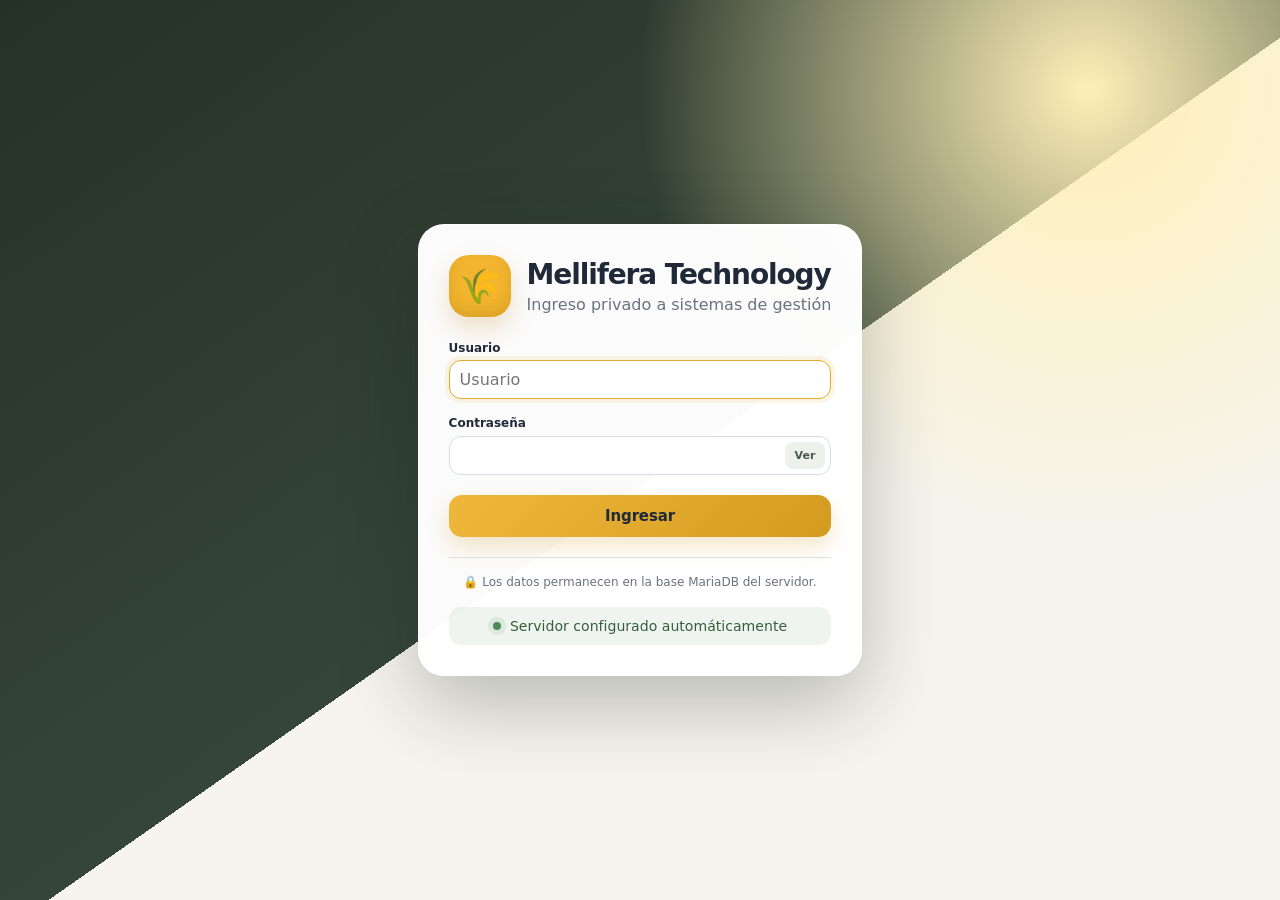
==== commit 130fce35: "Add files via upload" ====
--- a/comunidad.html
+++ b/comunidad.html
@@ -5,7 +5,7 @@
     <meta name="viewport" content="width=device-width, initial-scale=1">
     <meta name="theme-color" content="#263126">
     <title>Mellifera Technology · Gestión</title>
-    <link rel="stylesheet" href="assets/css/app.css?v=24.5.0">
+    <link rel="stylesheet" href="assets/css/app.css?v=24.9.0">
 </head>
 <body>
 <div id="app" class="app-loading">
@@ -13,6 +13,6 @@
 </div>
 <div id="toast-stack" class="toast-stack" aria-live="polite"></div>
 <script src="assets/js/config.js"></script>
-<script src="assets/js/comunidad.js?v=24.5.0"></script>
+<script src="assets/js/comunidad.js?v=24.9.0"></script>
 </body>
 </html>
--- a/assets/css/app.css
+++ b/assets/css/app.css
@@ -3829,3 +3829,521 @@
     .livestock-app .health-step-number{width:30px;height:30px}
     .activity-view-grid{grid-template-columns:1fr}
 }
+
+
+/* V24.5.1 · Reparto automático de ingresos Apiario La Ruda */
+.accounting-income-allocation{grid-column:1/-1;display:grid;gap:10px;padding:13px 14px;border:1px solid #cfe0d2;border-radius:16px;background:#f5faf5}
+.accounting-income-allocation[hidden]{display:none!important}
+.accounting-income-source small,.accounting-income-source strong,.accounting-income-source span{display:block}
+.accounting-income-source small{font-size:.62rem;font-weight:950;letter-spacing:.08em;color:#5f8068}
+.accounting-income-source strong{margin:3px 0;font-size:1rem;color:#315d3d}
+.accounting-income-source span{font-size:.75rem;color:#6f7d70}
+.accounting-income-split{display:grid;grid-template-columns:1fr 1fr;gap:8px}
+.accounting-income-split article{display:flex;align-items:center;justify-content:space-between;gap:12px;padding:10px 11px;border:1px solid #d9e7da;border-radius:12px;background:#fff}
+.accounting-income-split article small,.accounting-income-split article strong{display:block}
+.accounting-income-split article small{font-size:.67rem;color:#738075}
+.accounting-income-split article strong{margin-top:3px;color:#315d3d}
+.accounting-income-split article>span{font-weight:950;color:#4f7759}
+@media(max-width:640px){.accounting-income-split{grid-template-columns:1fr}}
+
+.sale-auto-heading{display:flex;align-items:flex-start;justify-content:space-between;gap:14px;margin:14px 0 9px}
+.sale-auto-heading h3{margin:0 0 3px}.sale-auto-heading p{margin:0;color:var(--muted);font-size:.73rem;line-height:1.45}.sale-auto-heading>span{flex:0 0 auto;padding:5px 9px;border-radius:999px;background:#e7f3e8;color:#346347;font-size:.66rem;font-weight:900}
+
+
+/* V24.5.2 · La Ruda: venta desacoplada de Contabilidad */
+.sale-stock-only-note{display:flex;align-items:center;gap:10px;margin:14px 0;padding:11px 13px;border:1px solid #d8e5d8;border-radius:14px;background:#f5faf5;color:#425b48}.sale-stock-only-note strong{flex:0 0 auto}.sale-stock-only-note span{font-size:.76rem;line-height:1.4;color:#65756a}
+
+
+/* V24.5.3 · Contabilidad limpia: alta/edición en modal */
+.accounting-movements-layout{display:block;margin-top:16px}
+.accounting-modal-form{display:grid;gap:18px}
+.accounting-entry-tabs{display:grid;grid-template-columns:1fr 1fr;gap:10px;padding:4px;border-radius:18px;background:#edf3ed}
+.accounting-entry-tab{display:flex;align-items:center;gap:11px;min-height:72px;padding:12px 14px;border:1px solid transparent;border-radius:15px;background:transparent;color:#5d6b60;text-align:left;cursor:pointer;transition:.18s ease}
+.accounting-entry-tab>span{display:grid;place-items:center;width:36px;height:36px;border-radius:11px;background:#fff;font-size:1.35rem;font-weight:950;box-shadow:0 3px 10px rgba(45,74,54,.08)}
+.accounting-entry-tab strong,.accounting-entry-tab small{display:block}
+.accounting-entry-tab strong{font-size:.94rem}.accounting-entry-tab small{margin-top:3px;color:#7d897f;font-size:.69rem}
+.accounting-entry-tab.active{background:#fff;border-color:#cbdacb;box-shadow:0 8px 18px rgba(45,74,54,.09);color:#315d3d}
+.accounting-entry-tab.income.active>span{background:#e7f3e8;color:#347047}
+.accounting-entry-tab.expense.active>span{background:#f5ece9;color:#98533e}
+.accounting-modal-grid{display:grid;grid-template-columns:repeat(2,minmax(0,1fr));gap:13px}
+.accounting-modal-grid .accounting-income-allocation,.accounting-modal-description,.accounting-modal-receipt{grid-column:1/-1}
+.accounting-modal-actions{justify-content:flex-end;padding-top:4px;border-top:1px solid #e4ebe4}
+.accounting-modal-form .accounting-usd{min-height:68px;align-self:end}
+@media(max-width:700px){.accounting-entry-tabs,.accounting-modal-grid{grid-template-columns:1fr}.accounting-entry-tab{min-height:62px}.accounting-modal-grid .accounting-income-allocation,.accounting-modal-description,.accounting-modal-receipt{grid-column:auto}.accounting-modal-actions{display:grid;grid-template-columns:1fr}.accounting-modal-actions .btn{width:100%}}
+
+
+/* ============================================================
+   V24.5.4 · Manejo visible dentro de la colmena
+   ============================================================ */
+.app-shell:not(.livestock-app) .hive-management-live{
+    grid-column:1/-1;
+    display:grid;
+    gap:12px;
+    padding-top:4px;
+}
+.app-shell:not(.livestock-app) .hive-management-live-head{
+    display:flex;
+    align-items:flex-end;
+    justify-content:space-between;
+    gap:16px;
+    padding-top:12px;
+    border-top:1px solid rgba(90,115,93,.18);
+}
+.app-shell:not(.livestock-app) .hive-management-live-head>div{display:grid;gap:2px}
+.app-shell:not(.livestock-app) .hive-management-live-head small{
+    color:#6d7c70;
+    font-size:.62rem;
+    font-weight:950;
+    letter-spacing:.09em;
+}
+.app-shell:not(.livestock-app) .hive-management-live-head strong{
+    font-size:1rem;
+    color:#34483a;
+}
+.app-shell:not(.livestock-app) .hive-management-live-head>a{
+    font-size:.75rem;
+    font-weight:850;
+    color:#4f765c;
+    white-space:nowrap;
+}
+.app-shell:not(.livestock-app) .hive-management-live-grid{
+    display:grid;
+    grid-template-columns:repeat(3,minmax(0,1fr));
+    gap:10px;
+}
+.app-shell:not(.livestock-app) .hive-live-record{
+    min-width:0;
+    display:grid;
+    gap:8px;
+    padding:13px 14px;
+    border:1px solid rgba(85,124,96,.20);
+    border-left:4px solid #668d70;
+    border-radius:15px;
+    background:rgba(255,255,255,.84);
+    box-shadow:0 7px 18px rgba(50,77,57,.045);
+}
+.app-shell:not(.livestock-app) .hive-live-record-top{
+    display:flex;
+    align-items:center;
+    gap:9px;
+}
+.app-shell:not(.livestock-app) .hive-live-record-top>span{
+    width:31px;
+    height:31px;
+    display:grid;
+    place-items:center;
+    flex:0 0 auto;
+    border-radius:10px;
+    background:#e4efe6;
+    color:#416b50;
+    font-weight:950;
+}
+.app-shell:not(.livestock-app) .hive-live-record-top>div{display:grid;gap:1px}
+.app-shell:not(.livestock-app) .hive-live-record-top small{
+    color:#68776c;
+    font-size:.62rem;
+    font-weight:900;
+    text-transform:uppercase;
+    letter-spacing:.055em;
+}
+.app-shell:not(.livestock-app) .hive-live-record-top b{
+    color:#536159;
+    font-size:.72rem;
+}
+.app-shell:not(.livestock-app) .hive-live-record>strong{
+    font-size:.9rem;
+    line-height:1.25;
+    color:#33463a;
+}
+.app-shell:not(.livestock-app) .hive-live-record>p{
+    min-height:30px;
+    margin:0;
+    color:#78827a;
+    font-size:.74rem;
+    line-height:1.4;
+    display:-webkit-box;
+    -webkit-line-clamp:2;
+    -webkit-box-orient:vertical;
+    overflow:hidden;
+}
+.app-shell:not(.livestock-app) .hive-live-record>a{
+    justify-self:start;
+    color:#55745d;
+    font-size:.7rem;
+    font-weight:850;
+}
+.app-shell:not(.livestock-app) .hive-live-inspection{border-left-color:#648c70}
+.app-shell:not(.livestock-app) .hive-live-health{border-left-color:#36714e}
+.app-shell:not(.livestock-app) .hive-live-feeding{border-left-color:#7a936c}
+.app-shell:not(.livestock-app) .hive-live-harvest{border-left-color:#5c7b56}
+.app-shell:not(.livestock-app) .hive-management-live-empty{
+    display:flex;
+    align-items:center;
+    gap:11px;
+    min-height:68px;
+    padding:13px 15px;
+    border:1px dashed rgba(88,126,97,.25);
+    border-radius:14px;
+    background:rgba(255,255,255,.6);
+    color:#738078;
+}
+.app-shell:not(.livestock-app) .hive-management-live-empty>span{
+    font-size:24px;
+    color:#6d8b72;
+}
+.app-shell:not(.livestock-app) .hive-management-live-empty p{margin:0;font-size:.78rem;line-height:1.45}
+
+/* Comunidad conserva su identidad violeta */
+.community-app .hive-management-live-head{border-top-color:rgba(117,93,170,.16)}
+.community-app .hive-management-live-head small{color:#7b7099}
+.community-app .hive-management-live-head strong{color:#58458a}
+.community-app .hive-management-live-head>a{color:#6c55a8}
+.community-app .hive-live-record{
+    border-color:rgba(123,101,177,.18);
+    border-left-color:#856abb;
+    background:rgba(255,255,255,.82);
+    box-shadow:0 7px 18px rgba(79,61,120,.04);
+}
+.community-app .hive-live-record-top>span{background:#eee8fa;color:#6851a2}
+.community-app .hive-live-record>strong{color:#504173}
+.community-app .hive-live-record>a{color:#6d57a5}
+.community-app .hive-live-inspection{border-left-color:#8b73c2}
+.community-app .hive-live-health{border-left-color:#5f8a72}
+.community-app .hive-live-feeding{border-left-color:#ad7b58}
+.community-app .hive-live-harvest{border-left-color:#8f6e49}
+.community-app .hive-management-live-empty{border-color:rgba(126,104,180,.25);color:#7a7098}
+.community-app .hive-management-live-empty>span{color:#765eb0}
+
+@media(max-width:1000px){
+    .app-shell:not(.livestock-app) .hive-management-live-grid{grid-template-columns:repeat(2,minmax(0,1fr))}
+}
+@media(max-width:650px){
+    .app-shell:not(.livestock-app) .hive-management-live-head{align-items:flex-start;flex-direction:column;gap:6px}
+    .app-shell:not(.livestock-app) .hive-management-live-grid{grid-template-columns:1fr}
+}
+
+
+/* =========================================================
+   V24.6.0 · Responsive total para Gestión / Comunidad / Ganadería
+   ========================================================= */
+img{max-width:100%}
+.main-area{min-width:0}
+.topbar-heading,.topbar-actions,.topbar-user-menu,.panel,.form-card,.entity-card,.dashboard-card,.purchase-card,.kanban-card,.parcel-card,.cattle-card{min-width:0}
+.table-wrap{max-width:100%}
+
+@media(max-width:980px){
+    :root{--sidebar:min(86vw,320px)}
+    body{overflow-x:hidden}
+    .sidebar{width:var(--sidebar);max-width:320px;padding:18px 14px 22px;overflow-y:auto;-webkit-overflow-scrolling:touch}
+    .brand{padding:6px 6px 18px}
+    .nav-menu{gap:6px}
+    .nav-menu a{min-height:48px;padding:11px 12px;font-size:14px}
+    .sidebar-user{padding-top:14px}
+    .sidebar-footer{padding:12px 10px 0}
+    .topbar{align-items:flex-start;flex-wrap:wrap;gap:12px;padding:14px 14px 16px}
+    .topbar-heading{flex:1 1 210px}
+    .topbar p{font-size:12px;line-height:1.4}
+    .topbar-actions{order:3;width:100%;margin-left:0;display:flex;flex-wrap:wrap;gap:8px;overflow:visible}
+    .topbar-actions>*{min-width:0}
+    .topbar-actions .btn,.topbar-actions>a.btn,.topbar-actions>button,.topbar-actions>.app-switcher{flex:1 1 180px}
+    .topbar-user-menu{display:flex;align-items:center;gap:8px;flex-wrap:wrap;margin-left:auto}
+    .content{padding:14px 14px 82px}
+    .panel,.form-card{padding:16px}
+    .panel-header{flex-direction:column;align-items:flex-start;gap:10px}
+    .summary-pills,.filter-row-simple,.purchase-summary,.restore-form{flex-wrap:wrap}
+    .balance-strip{display:grid;grid-template-columns:1fr;gap:10px}
+    .balance-strip-title,.person-balance{min-width:0}
+    .filter-bar{display:grid;grid-template-columns:1fr;align-items:stretch}
+    .filter-bar>*{min-width:0}
+    .filter-panel{grid-template-columns:1fr !important;gap:10px}
+    .filter-panel-title,.filter-actions{grid-column:auto !important}
+    .filter-actions{display:grid;grid-template-columns:repeat(2,minmax(0,1fr));gap:8px}
+    .search-field{min-width:0}
+    .form-actions{display:grid;grid-template-columns:repeat(2,minmax(0,1fr));gap:8px}
+    .form-actions .btn{width:100%}
+    .table-wrap{overflow:auto hidden;-webkit-overflow-scrolling:touch;padding-bottom:6px}
+    .data-table{min-width:720px}
+    .row-actions{flex-wrap:wrap;justify-content:flex-start}
+    .purchase-card-main,.community-purchase-card,.purchase-detail-layout,.backup-hero,.backup-row,.parcel-event-timeline article,.pasture-record-card dl,.community-purchase-items article{min-width:0}
+    .la-ruda-tabs,.technical-tabs,.activities-subtabs,.community-subtabs,.livestock-subtabs{display:flex;gap:8px;overflow-x:auto;padding-bottom:4px;scrollbar-width:thin;white-space:nowrap}
+    .la-ruda-tabs a,.technical-tabs a,.activities-subtabs a,.community-subtabs a,.livestock-subtabs a{flex:0 0 auto;white-space:nowrap}
+    .app-modal-body{padding:16px}
+    .modal-attachment-grid{grid-template-columns:repeat(2,minmax(0,1fr))}
+}
+
+@media(max-width:760px){
+    .dashboard-grid,.card-grid,.purchase-card-grid,.accounting-summary-grid,.activity-preview-grid,.archived-activity-grid,.overdue-controls-grid,.pasture-record-grid,.livestock-dashboard-grid,.queen-rearing-grid,.season-grid,.rain-summary-grid,.soil-summary-grid,.soil-v20-grid,.material-visual-grid,.published-products-grid,.models-3d-grid,.fabrication-grid,.la-ruda-order-grid,.la-ruda-product-grid,.health-summary-grid,.health-target-grid,.health-evidence-grid,.herd-card-grid,.cattle-operations-grid,.rotation-parcel-grid,.parcel-detail-grid,.hive-detail-grid,.community-hive-detail-grid,.document-grid,.category-card-grid,.fixed-category-grid,.material-category-grid,.material-state-grid,.attention-grid,.condition-alert-grid,.selection-grid,.nested-grid{grid-template-columns:1fr !important}
+    .purchase-card-main{grid-template-columns:1fr;align-items:flex-start}
+    .purchase-month{width:76px;height:76px}
+    .purchase-total,.community-purchase-amount,.purchase-completed-by{text-align:left;align-items:flex-start}
+    .purchase-card-footer{flex-direction:column;align-items:flex-start;gap:6px}
+    .purchase-detail-layout,.characteristics-layout,.modal-form-layout,.technical-modal-layout,.form-grid.two-columns,.two-columns,.category-selection-grid,.technical-hive-picker,.harvest-hive-grid{grid-template-columns:1fr !important}
+    .backup-row{grid-template-columns:1fr auto;align-items:flex-start}
+    .backup-file-icon{display:none}
+    .community-purchase-card,.community-purchase-items article{grid-template-columns:1fr !important}
+    .hero-upload-form,.queen-entry-form,.inline-entry-form,.upload-form,.photo-upload-form{grid-template-columns:1fr !important}
+    .cattle-profile-hero,.hive-profile-hero,.purchase-total-hero,.performance-hero{grid-template-columns:1fr !important;align-items:flex-start}
+    .cattle-profile-main,.cattle-profile-stats{padding-left:20px;padding-right:20px}
+    .cattle-profile-stats{grid-template-columns:1fr 1fr}
+    .apiculture-hero-overlay{min-height:240px;padding:20px;flex-direction:column;align-items:flex-start;justify-content:flex-end}
+    .hero-upload-form{width:100%}
+    .technical-view-hero,.inspection-view-grid,.activity-view-grid,.accounting-modal-grid{grid-template-columns:1fr !important}
+    .photo-grid,.media-grid,.modal-attachment-grid{grid-template-columns:repeat(2,minmax(0,1fr)) !important}
+}
+
+@media(max-width:560px){
+    html{font-size:14px}
+    .menu-button{font-size:23px}
+    .topbar h1{font-size:22px}
+    .topbar{padding:12px 12px 14px}
+    .topbar-actions .btn,.topbar-actions>a.btn,.topbar-actions>button,.topbar-actions>.app-switcher{flex:1 1 100%}
+    .topbar-user-menu{width:100%;justify-content:space-between}
+    .content{padding:12px 12px 72px}
+    .panel,.form-card{padding:14px}
+    .form-actions,.filter-actions{grid-template-columns:1fr}
+    .photo-grid,.media-grid,.modal-attachment-grid,.community-people-balances,.cattle-profile-stats,.technical-summary-grid,.performance-summary{grid-template-columns:1fr !important}
+    .data-table{min-width:640px}
+    .app-modal,.app-modal-wide{max-height:94vh;border-radius:22px 22px 0 0}
+    .app-modal>header{padding:14px 16px}
+    .app-modal>header h2{font-size:18px}
+    .activity-thumb{width:calc(100% + 28px);height:96px;margin:-14px -14px 10px}
+    .hive-card-cover{height:128px}
+    .community-purchase-date{align-items:flex-start}
+}
+
+
+/* V24.6.1 · Ficha de colmena: historial con las mismas tarjetas de Manejo */
+.app-shell:not(.livestock-app) .hive-inline-technical-history{
+    grid-column:1/-1;
+    min-width:0;
+    margin-top:4px;
+    padding-top:16px;
+    border-top:1px solid rgba(91,126,98,.15);
+}
+.app-shell:not(.livestock-app) .hive-inline-technical-grid{
+    margin-top:12px;
+}
+.community-app .hive-inline-technical-history{
+    border-top-color:rgba(117,93,170,.16);
+}
+@media(max-width:760px){
+    .app-shell:not(.livestock-app) .hive-inline-technical-grid{
+        grid-template-columns:1fr !important;
+    }
+    .app-shell:not(.livestock-app) .hive-inline-technical-grid .technical-record-card{
+        max-width:none;
+        width:100%;
+    }
+}
+
+
+/* =========================================================
+   V24.6.2 · Ficha de colmena: Registrar → Temporada → Historial compacto
+   ========================================================= */
+.app-shell:not(.livestock-app) .hive-management-center .hive-management-create.create-first{
+    order:1 !important;
+    grid-column:1/-1;
+}
+.app-shell:not(.livestock-app) .hive-management-center .hive-technical-title{
+    order:2 !important;
+}
+.app-shell:not(.livestock-app) .hive-management-center .hive-technical-metrics{
+    order:2 !important;
+}
+.app-shell:not(.livestock-app) .hive-management-center .hive-inline-technical-history{
+    order:3 !important;
+    grid-column:1/-1;
+    margin-top:2px;
+    padding-top:14px;
+}
+.app-shell:not(.livestock-app) .hive-history-chip-grid{
+    display:grid;
+    grid-template-columns:repeat(auto-fill,minmax(155px,220px));
+    gap:8px;
+    justify-content:start;
+    margin-top:10px;
+}
+.app-shell:not(.livestock-app) .hive-history-chip{
+    min-width:0;
+    min-height:42px;
+    padding:9px 12px;
+    border:1px solid #dce6de;
+    border-left:4px solid #5f8069;
+    border-radius:11px;
+    background:#fff;
+    color:#385244;
+    text-align:left;
+    box-shadow:0 4px 11px rgba(43,72,53,.04);
+    cursor:pointer;
+    transition:transform .18s ease,border-color .18s ease,box-shadow .18s ease;
+}
+.app-shell:not(.livestock-app) .hive-history-chip:hover{
+    transform:translateY(-1px);
+    border-color:#9bb4a1;
+    box-shadow:0 7px 16px rgba(43,72,53,.08);
+}
+.app-shell:not(.livestock-app) .hive-history-chip strong{
+    display:block;
+    overflow:hidden;
+    text-overflow:ellipsis;
+    white-space:nowrap;
+    font-size:.76rem;
+    line-height:1.2;
+}
+.app-shell:not(.livestock-app) .hive-history-chip-inspection{border-left-color:#648c70}
+.app-shell:not(.livestock-app) .hive-history-chip-health{border-left-color:#36714e}
+.app-shell:not(.livestock-app) .hive-history-chip-feeding{border-left-color:#7a936c}
+.app-shell:not(.livestock-app) .hive-history-chip-harvest{border-left-color:#5c7b56}
+.community-app .hive-history-chip{
+    border-color:rgba(123,101,177,.20);
+    border-left-color:#856abb;
+    color:#58458a;
+    box-shadow:0 4px 11px rgba(79,61,120,.04);
+}
+.community-app .hive-history-chip:hover{border-color:#b7a8da;box-shadow:0 7px 16px rgba(79,61,120,.08)}
+.community-app .hive-history-chip-health{border-left-color:#5f8a72}
+.community-app .hive-history-chip-feeding{border-left-color:#ad7b58}
+.community-app .hive-history-chip-harvest{border-left-color:#8f6e49}
+@media(max-width:700px){
+    .app-shell:not(.livestock-app) .hive-management-center .hive-technical-title,
+    .app-shell:not(.livestock-app) .hive-management-center .hive-technical-metrics{
+        grid-column:1/-1 !important;
+    }
+    .app-shell:not(.livestock-app) .hive-history-chip-grid{
+        grid-template-columns:repeat(2,minmax(0,1fr));
+    }
+}
+@media(max-width:430px){
+    .app-shell:not(.livestock-app) .hive-history-chip-grid{grid-template-columns:1fr}
+}
+
+
+/* V24.6.3 · Número de cliente Apiario La Ruda */
+.la-ruda-customer-code{display:inline-flex;align-items:center;gap:8px;margin:0 10px 10px 0;padding:7px 10px;border-radius:11px;background:#edf5ef;border:1px solid #d5e7d8;color:#345d40}
+.la-ruda-customer-code small{font-size:.58rem;font-weight:900;letter-spacing:.08em;color:#6e8172}
+.la-ruda-customer-code strong{font-size:.82rem;letter-spacing:.04em}
+.la-ruda-customer-code.compact{display:flex;width:max-content;margin:10px 0 5px;padding:5px 8px;border-radius:9px}
+@media(max-width:560px){.la-ruda-customer-code{width:100%;justify-content:space-between;margin-right:0}.la-ruda-customer-code.compact{width:max-content}}
+
+
+/* V24.6.4 · La Ruda: fotos por pedido + Entregados por temporada */
+.la-ruda-order-photos{margin:18px 0;padding:16px;border:1px solid var(--line);border-radius:16px;background:var(--surface-soft)}
+.la-ruda-order-photo-form{display:grid;grid-template-columns:minmax(180px,1fr) minmax(180px,1fr) auto;gap:9px;align-items:end;margin-bottom:12px}
+.la-ruda-order-photo-grid{display:grid;grid-template-columns:repeat(auto-fill,minmax(120px,160px));gap:10px}
+.la-ruda-order-photo-grid article{position:relative;min-width:0;border:1px solid var(--line);border-radius:13px;background:#fff;padding:6px;overflow:hidden}
+.la-ruda-order-photo-open{display:block;width:100%;padding:0;border:0;background:transparent;text-align:left;color:inherit}
+.la-ruda-order-photo-open img{display:block;width:100%;height:92px;object-fit:cover;border-radius:9px;background:#eef1ec}
+.la-ruda-order-photo-open strong{display:block;margin:6px 3px 2px;font-size:.72rem;white-space:nowrap;overflow:hidden;text-overflow:ellipsis}
+.la-ruda-order-photo-grid .icon-button{position:absolute;top:10px;right:10px;width:27px;height:27px}
+.la-ruda-delivered-filter{display:grid;grid-template-columns:minmax(240px,1fr) minmax(180px,260px) minmax(170px,230px);gap:14px;align-items:end;margin-bottom:16px}
+.la-ruda-delivered-filter h3{margin:2px 0 4px}.la-ruda-delivered-filter p{margin:0;color:var(--muted);font-size:.75rem}
+@media(max-width:850px){.la-ruda-delivered-filter,.la-ruda-order-photo-form{grid-template-columns:1fr}.la-ruda-order-photo-grid{grid-template-columns:repeat(3,minmax(0,1fr))}}
+@media(max-width:560px){.la-ruda-order-photo-grid{grid-template-columns:repeat(2,minmax(0,1fr))}.la-ruda-order-photo-open img{height:88px}}
+
+.la-ruda-delivered-filter-actions{display:flex;gap:8px;align-items:end}.la-ruda-delivered-filter-actions .btn{flex:1}
+@media(max-width:850px){.la-ruda-delivered-filter-actions{display:grid;grid-template-columns:1fr 1fr}}
+@media(max-width:560px){.la-ruda-delivered-filter-actions{grid-template-columns:1fr}}
+
+
+/* ============================================================
+   Gestión Ganadera · Pasturas / curva forrajera v24.7.0
+   ============================================================ */
+.pasture-summary-grid{display:grid;grid-template-columns:repeat(4,minmax(0,1fr));gap:14px;margin-bottom:18px}.pasture-summary-grid>div{background:var(--surface);border:1px solid var(--line);border-radius:16px;padding:17px 18px;box-shadow:var(--shadow)}.pasture-summary-grid>div.warning{background:#fffaf0;border-color:#f3d89d}.pasture-summary-grid span,.pasture-summary-grid strong,.pasture-summary-grid small{display:block}.pasture-summary-grid span{font-size:10px;text-transform:uppercase;letter-spacing:.05em;color:var(--muted);font-weight:850}.pasture-summary-grid strong{font-size:29px;margin:7px 0 4px}.pasture-summary-grid small{font-size:11px;color:var(--muted)}
+.pasture-curve-panel,.pasture-parcel-curve-panel{margin-bottom:18px;background:linear-gradient(150deg,#fff,#f8fcf8)}.pasture-chart-wrap{overflow:hidden}.pasture-chart{width:100%;min-width:760px;height:auto;display:block}.pasture-chart-bg{fill:#fbfdf9;stroke:#dfe9dd;stroke-width:1}.pasture-chart-gridline{stroke:#d9e4d7;stroke-width:1}.pasture-chart-monthline{stroke:#eef2ec;stroke-width:1}.pasture-chart-ylabel{font-size:13px;fill:#536452;font-weight:750}.pasture-chart-month{font-size:12px;fill:#718071;font-weight:700}.pasture-curve-series path{fill:none;stroke-width:5;stroke-linecap:round;stroke-linejoin:round;opacity:.9}.pasture-curve-series circle{stroke:#fff;stroke-width:3}.pasture-flowering-marker text{font-size:17px;fill:#6f4f13}.pasture-chart-legend{display:flex;flex-wrap:wrap;gap:8px 14px;padding:12px 3px 2px}.pasture-chart-legend-item{display:grid;grid-template-columns:12px auto;column-gap:7px;align-items:center;font-size:11px}.pasture-chart-legend-item i{width:12px;height:4px;border-radius:99px;grid-row:1/span 2}.pasture-chart-legend-item b{font-size:11px}.pasture-chart-legend-item small{grid-column:2;color:var(--muted);font-size:9px}.pasture-chart-note{margin-top:10px;padding:9px 11px;border-radius:10px;background:#f6f8f4;color:#667465;font-size:10px}.pasture-chart-note span{margin-right:5px}.pasture-chart-empty{min-height:160px;display:flex;flex-direction:column;align-items:center;justify-content:center;text-align:center;border:1px dashed #cad7c8;border-radius:14px;background:#fbfdf9;color:#637163}.pasture-chart-empty>span{font-size:35px;color:#6f9c75}.pasture-chart-empty strong{margin-top:5px}.pasture-chart-empty small{margin-top:4px;max-width:440px}.pasture-chart-wrap.compact .pasture-chart-legend{max-height:92px;overflow:auto}
+.series-0 path,.series-0 circle,.series-0 i{stroke:#397a52;background:#397a52;fill:#397a52}.series-1 path,.series-1 circle,.series-1 i{stroke:#d99913;background:#d99913;fill:#d99913}.series-2 path,.series-2 circle,.series-2 i{stroke:#3976bd;background:#3976bd;fill:#3976bd}.series-3 path,.series-3 circle,.series-3 i{stroke:#7856ad;background:#7856ad;fill:#7856ad}.series-4 path,.series-4 circle,.series-4 i{stroke:#bd5260;background:#bd5260;fill:#bd5260}.series-5 path,.series-5 circle,.series-5 i{stroke:#338f8a;background:#338f8a;fill:#338f8a}.series-6 path,.series-6 circle,.series-6 i{stroke:#9a6d3a;background:#9a6d3a;fill:#9a6d3a}.series-7 path,.series-7 circle,.series-7 i{stroke:#5d7160;background:#5d7160;fill:#5d7160}
+.pasture-plan-grid{display:grid;grid-template-columns:repeat(auto-fill,minmax(350px,1fr));gap:14px}.pasture-plan-card{border:1px solid var(--line);border-radius:17px;padding:16px;background:#fff;box-shadow:0 7px 22px rgba(53,53,34,.05)}.pasture-plan-card.outside-season{border-color:#edc57c;background:#fffdf8}.pasture-plan-card header{display:flex;align-items:flex-start;justify-content:space-between;gap:12px}.pasture-plan-card header>div{display:flex;gap:10px;min-width:0}.pasture-plan-icon{width:40px;height:40px;display:grid;place-items:center;border-radius:12px;background:#eaf6ec;color:#397a52;font-size:25px;font-weight:900}.pasture-plan-card h3{margin:0;font-size:17px}.pasture-plan-card header p{margin:3px 0 0;color:var(--muted);font-size:11px}.pasture-season-badge{padding:5px 8px;border-radius:999px;font-size:9px;font-weight:900;white-space:nowrap}.pasture-season-badge.success{background:#e5f5e8;color:#23603a}.pasture-season-badge.warning{background:#fff0d5;color:#8a5700}.pasture-season-badge.neutral{background:#eef1ee;color:#607060}.pasture-plan-parcels{display:flex;gap:5px;flex-wrap:wrap;margin:13px 0}.pasture-plan-parcels span{background:#eff5ec;color:#4b654d;border:1px solid #d7e5d3;border-radius:999px;padding:4px 8px;font-size:9px;font-weight:800}.pasture-plan-card dl{display:grid;grid-template-columns:repeat(2,minmax(0,1fr));gap:7px;margin:0}.pasture-plan-card dl div{padding:8px 9px;border-radius:10px;background:#f9faf7;border:1px solid #edf0ea}.pasture-plan-card dt{font-size:8px;text-transform:uppercase;color:var(--muted);font-weight:850}.pasture-plan-card dd{margin:4px 0 0;font-size:11px;font-weight:750;line-height:1.35}.pasture-reseed-banner{margin-top:11px;padding:10px 11px;border-radius:11px;background:#edf7ef;color:#346340}.pasture-reseed-banner.warning{background:#fff6df;color:#7f5b08}.pasture-reseed-banner.danger{background:#fff0ee;color:#9a3027}.pasture-reseed-banner strong,.pasture-reseed-banner small{display:block}.pasture-reseed-banner strong{font-size:11px}.pasture-reseed-banner small{margin-top:2px;font-size:9px;opacity:.75}.pasture-ideal-note,.pasture-plan-notes{font-size:10px;line-height:1.45;margin:10px 0 0;color:#556255}.pasture-plan-notes{padding:9px;background:#fafaf7;border-radius:10px}.pasture-plan-card .entity-actions{margin-top:12px;align-items:center}
+.pasture-form-intro{display:flex;gap:12px;align-items:center;padding:13px 14px;margin-bottom:16px;border-radius:13px;background:#edf7ef;border:1px solid #d5ead9}.pasture-form-intro>span{font-size:31px;color:#397a52}.pasture-form-intro strong,.pasture-form-intro small{display:block}.pasture-form-intro small{margin-top:3px;color:#5f765f;font-size:10px}.pasture-form-section{margin:18px 0;padding-top:16px;border-top:1px solid var(--line)}.pasture-form-section>div:first-child strong,.pasture-form-section>div:first-child small{display:block}.pasture-form-section>div:first-child small{margin-top:3px;color:var(--muted);font-size:10px}.pasture-phenology-grid{display:grid;grid-template-columns:repeat(3,minmax(0,1fr));gap:11px;margin-top:11px}.pasture-parcel-selector{display:grid;grid-template-columns:repeat(3,minmax(0,1fr));gap:9px;margin-top:11px}.pasture-parcel-option{position:relative;display:flex;gap:9px;align-items:center;padding:11px;border:1px solid var(--line);border-radius:12px;background:#fff;cursor:pointer}.pasture-parcel-option input{position:absolute;opacity:0;pointer-events:none}.pasture-parcel-option>span{width:22px;height:22px;display:grid;place-items:center;border:2px solid #d4dbd2;border-radius:50%;color:transparent;font-size:10px}.pasture-parcel-option:has(input:checked){border-color:#5f9668;background:#eff8f0}.pasture-parcel-option:has(input:checked)>span{background:#397a52;border-color:#397a52;color:#fff}.pasture-parcel-option strong,.pasture-parcel-option small{display:block}.pasture-parcel-option strong{font-size:11px}.pasture-parcel-option small{margin-top:2px;color:var(--muted);font-size:9px}
+@media(max-width:1100px){.pasture-summary-grid{grid-template-columns:repeat(2,1fr)}.pasture-phenology-grid,.pasture-parcel-selector{grid-template-columns:repeat(2,1fr)}}
+@media(max-width:700px){.pasture-summary-grid,.pasture-phenology-grid,.pasture-parcel-selector,.pasture-plan-card dl{grid-template-columns:1fr}.pasture-plan-grid{grid-template-columns:1fr}.pasture-plan-card header{flex-direction:column}.pasture-chart-wrap{overflow-x:auto}.pasture-chart{min-width:720px}}
+
+/* ============================================================
+   Apiario La Ruda v24.8.0 · pedidos en lectura + tags + cupones
+   ============================================================ */
+.la-ruda-order-tags{display:flex;flex-wrap:wrap;gap:6px;margin:11px 0 13px}.la-ruda-order-tags span{display:inline-flex;align-items:center;gap:5px;padding:6px 9px;border:1px solid #dce7d8;border-radius:999px;background:#f1f7ef;color:#405c43;font-size:10px;font-weight:750;line-height:1.2}.la-ruda-order-tags span strong{font-size:10px;color:#294b31}.la-ruda-order-tags.empty span{background:#f6f6f3;border-color:#e6e8e2;color:var(--muted);font-weight:650}
+.la-ruda-order-code{display:inline-flex;align-items:center;gap:8px;margin-top:9px;padding:6px 9px;border:1px solid #e1e6de;border-radius:10px;background:#f8faf6}.la-ruda-order-code span{font-size:9px;color:var(--muted);font-weight:800;text-transform:uppercase}.la-ruda-order-code strong{font-size:11px}.la-ruda-order-head-actions{display:flex;gap:7px;flex-wrap:wrap;justify-content:flex-end}.la-ruda-edit-banner{display:flex;align-items:center;gap:10px;margin:14px 0 5px;padding:10px 12px;border:1px solid #ead29c;border-radius:12px;background:#fff8e9}.la-ruda-edit-banner strong{color:#725314}.la-ruda-edit-banner span{font-size:10px;color:#806d45}.production-stage.readonly{cursor:default}.production-stage.readonly:hover{transform:none}.la-ruda-order-item:not(.is-editing) .production-stage{user-select:text}
+.la-ruda-coupon-head{display:grid;grid-template-columns:1fr auto;gap:20px;align-items:center;margin-bottom:14px}.la-ruda-coupon-head h2{margin:3px 0 5px}.la-ruda-coupon-head p{margin:0;max-width:720px;color:var(--muted);font-size:11px}.la-ruda-coupon-stats{display:flex;gap:8px}.la-ruda-coupon-stats>span{min-width:92px;padding:11px 13px;border:1px solid var(--line);border-radius:13px;background:#fafbf8;text-align:center}.la-ruda-coupon-stats small,.la-ruda-coupon-stats strong{display:block}.la-ruda-coupon-stats small{color:var(--muted);font-size:9px;text-transform:uppercase;font-weight:850}.la-ruda-coupon-stats strong{margin-top:3px;font-size:21px}.la-ruda-coupon-search{display:grid;grid-template-columns:minmax(260px,1fr) auto auto;gap:9px;align-items:end;margin-bottom:14px}.la-ruda-coupon-grid{display:grid;grid-template-columns:repeat(auto-fill,minmax(260px,1fr));gap:12px}.la-ruda-coupon-card{padding:16px;border:1px solid var(--line);border-top:5px solid #5f9668;border-radius:17px;background:#fff;box-shadow:var(--shadow-soft)}.la-ruda-coupon-card.used{border-top-color:#888f87;background:#fafafa}.la-ruda-coupon-card header{display:flex;justify-content:space-between;gap:12px;align-items:start}.la-ruda-coupon-card header small,.la-ruda-coupon-card header strong{display:block}.la-ruda-coupon-card header small{font-size:8px;text-transform:uppercase;color:var(--muted);font-weight:850}.la-ruda-coupon-card header strong{margin-top:3px;font-size:16px;letter-spacing:.02em}.la-ruda-coupon-card header>span{padding:5px 8px;border-radius:999px;background:#e5f4e8;color:#2f6941;font-size:9px;font-weight:900}.la-ruda-coupon-card.used header>span{background:#eceeeb;color:#646b63}.la-ruda-coupon-card h3{margin:13px 0 4px}.la-ruda-coupon-card>p{margin:0 0 13px;color:var(--muted);font-size:10px}.la-ruda-coupon-card>.btn{width:100%}.la-ruda-coupon-used{padding:10px 11px;border-radius:11px;background:#eef0ed}.la-ruda-coupon-used strong,.la-ruda-coupon-used small{display:block}.la-ruda-coupon-used strong{font-size:11px;color:#596157}.la-ruda-coupon-used small{margin-top:3px;color:var(--muted);font-size:9px}
+@media(max-width:760px){.la-ruda-coupon-head{grid-template-columns:1fr}.la-ruda-coupon-stats{display:grid;grid-template-columns:repeat(3,1fr)}.la-ruda-coupon-stats>span{min-width:0}.la-ruda-coupon-search{grid-template-columns:1fr}.la-ruda-order-head-actions{justify-content:flex-start;margin-top:10px}}
+
+
+
+/* V24.9.0 · Refresh visual general + La Ruda simplificado */
+:root{
+    --bg:#f3f5f8;
+    --surface:#ffffff;
+    --surface-soft:#f7f9fc;
+    --text:#1f2937;
+    --muted:#6b7280;
+    --line:#dce3ec;
+    --primary:#d29a1f;
+    --primary-dark:#9f7112;
+    --primary-soft:#fff4d6;
+    --green:#2f7d57;
+    --green-soft:#ecf8f1;
+    --shadow:0 18px 45px rgba(15,23,42,.08);
+    --radius:20px;
+    --sidebar:278px;
+}
+body{background:radial-gradient(circle at top right,rgba(255,227,155,.35),transparent 24rem),linear-gradient(180deg,#f7f9fc 0%,#f1f5f9 100%)}
+.app-shell{grid-template-columns:calc(var(--sidebar) + 18px) 1fr;gap:18px;padding:18px;min-height:100vh}
+.sidebar{inset:18px auto 18px 18px;width:var(--sidebar);border:1px solid rgba(255,255,255,.24);border-radius:28px;background:linear-gradient(180deg,#17212d 0%,#1f2937 100%);box-shadow:0 24px 60px rgba(15,23,42,.24)}
+.brand{padding:10px 12px 22px;border-bottom:1px solid rgba(255,255,255,.1)}
+.brand-icon{width:52px;height:52px;border-radius:18px;background:linear-gradient(135deg,#f3be3c,#de9611);box-shadow:inset 0 -8px 14px rgba(127,74,0,.22),0 10px 24px rgba(232,177,37,.24)}
+.nav-menu{gap:7px;margin-top:24px}
+.nav-menu-tools{display:flex;align-items:center;justify-content:space-between;padding:0 10px 8px;color:#a8b6c9;font-size:11px;font-weight:800;text-transform:uppercase;letter-spacing:.08em}
+.nav-menu-tools button{border:0;background:rgba(255,255,255,.08);color:#fff;width:30px;height:30px;border-radius:10px}
+.nav-menu a{min-height:48px;padding:12px 14px;border-radius:15px;color:#d7dfeb;font-weight:700;letter-spacing:-.01em}
+.nav-menu a span{width:26px;height:26px;border-radius:9px;background:rgba(255,255,255,.08);font-size:15px}
+.nav-menu a:hover{background:rgba(255,255,255,.08);box-shadow:inset 0 0 0 1px rgba(255,255,255,.06)}
+.nav-menu a.active{background:linear-gradient(135deg,#fff7da,#ffeab1);color:#1f2937;box-shadow:0 12px 28px rgba(234,184,60,.25)}
+.nav-menu a.active span{background:rgba(31,41,55,.08)}
+.sidebar-user{margin-top:auto;display:flex;align-items:center;gap:12px;padding:16px 12px 8px;border-top:1px solid rgba(255,255,255,.1)}
+.sidebar-user strong{color:#fff}
+.sidebar-user a{display:block;margin-top:2px;color:#bcc7d6;font-size:12px}
+.sidebar-avatar,.user-chip span{display:grid;place-items:center;background:linear-gradient(135deg,#f0b736,#df9d18);color:#1f2937;font-weight:800;box-shadow:0 8px 20px rgba(223,157,24,.25)}
+.sidebar-avatar{width:44px;height:44px;border-radius:14px}
+.sidebar-footer{margin-top:12px;border-top:0;padding:0 12px 12px;color:#94a3b8}
+.main-area{grid-column:2;min-width:0;padding-left:0}
+.topbar{margin-top:2px;min-height:92px;padding:18px 24px;border:1px solid rgba(255,255,255,.62);border-radius:26px;background:rgba(255,255,255,.72);box-shadow:0 18px 40px rgba(15,23,42,.06);backdrop-filter:blur(18px)}
+.topbar-heading h1{font-size:clamp(24px,2vw,34px);letter-spacing:-.04em}
+.topbar-heading p{font-size:13px;color:#64748b}
+.topbar-actions,.topbar-user-menu{display:flex;align-items:center;gap:10px;flex-wrap:wrap}
+.topbar-user-menu{margin-left:6px}
+.user-chip{display:inline-flex;align-items:center;gap:10px;padding:7px 12px;border-radius:999px;background:#f8fafc;border:1px solid #e2e8f0;color:#334155;font-weight:700}
+.user-chip span{width:32px;height:32px;border-radius:50%}
+.content{padding:26px 6px 64px;max-width:1880px}
+.panel,.form-card,.entity-card,.dashboard-card,.la-ruda-order-card,.la-ruda-product-card,.published-product-card,.model-3d-card,.parcel-card,.cattle-card,.community-hive-card,.hive-visual-card{border-color:rgba(211,219,230,.9);box-shadow:0 16px 38px rgba(15,23,42,.06)}
+.panel,.form-card,.entity-card{background:rgba(255,255,255,.92)}
+.dashboard-card,.entity-card,.la-ruda-order-card,.la-ruda-product-card,.published-product-card,.model-3d-card,.parcel-card,.cattle-card,.community-hive-card,.hive-visual-card{transition:transform .22s ease,box-shadow .22s ease,border-color .22s ease}
+.dashboard-card:hover,.entity-card:hover,.la-ruda-order-card:hover,.la-ruda-product-card:hover,.published-product-card:hover,.model-3d-card:hover,.parcel-card:hover,.cattle-card:hover,.community-hive-card:hover,.hive-visual-card:hover{transform:translateY(-4px);box-shadow:0 20px 42px rgba(15,23,42,.11)}
+.btn{border-radius:13px;min-height:42px;padding:10px 16px;font-weight:780;letter-spacing:-.01em}
+.btn-primary{background:linear-gradient(135deg,#f0b83b,#d29a1f);color:#1f2937;box-shadow:0 10px 22px rgba(210,154,31,.24)}
+.btn-secondary{background:#eef3f9;color:#334155;border:1px solid #dbe3ee}
+.btn-ghost{background:rgba(255,255,255,.72);color:#475569;border:1px solid #d7e0ea}
+.btn-danger{background:#fff1ef;color:#b63a2b;border:1px solid #f6d2cc}
+.icon-button{border-radius:12px}
+.search-field,.filter-bar,.la-ruda-tabs,.livestock-section-tabs,.technical-tabs{border:1px solid #dde5ef;background:rgba(255,255,255,.84);box-shadow:0 10px 24px rgba(15,23,42,.04)}
+.filter-bar,.la-ruda-delivered-filter,.la-ruda-coupon-search{border-radius:18px}
+input,select,textarea{border-color:#d5ddeb;border-radius:12px;background:#fff}
+input:focus,select:focus,textarea:focus{border-color:#e0ac2e;box-shadow:0 0 0 4px rgba(224,172,46,.12)}
+.la-ruda-summary article,.pasture-summary-grid>div{position:relative;overflow:hidden;background:linear-gradient(180deg,#ffffff 0%,#f9fbfd 100%)}
+.la-ruda-summary article::after,.pasture-summary-grid>div::after{content:'';position:absolute;width:78px;height:78px;border-radius:50%;right:-30px;bottom:-34px;background:rgba(210,154,31,.09)}
+.la-ruda-tabs,.livestock-section-tabs,.technical-tabs{display:flex;gap:8px;flex-wrap:wrap;padding:8px;border-radius:18px;margin-bottom:18px}
+.la-ruda-tabs a,.livestock-section-tabs a,.technical-tabs a{padding:10px 14px;border-radius:12px;font-weight:750;color:#475569}
+.la-ruda-tabs a.active,.livestock-section-tabs a.active,.technical-tabs a.active{background:#ffffff;color:#1f2937;box-shadow:0 10px 22px rgba(15,23,42,.08)}
+.models-3d-head-simple{display:flex;align-items:center;justify-content:space-between;gap:20px;padding:22px 24px;background:linear-gradient(135deg,#ffffff,#f7f9fc);border:1px solid #dde6f0}
+.models-3d-head-simple .eyebrow{display:none}
+.models-3d-head-simple h2{margin:0;font-size:1.55rem}
+.models-3d-head-simple p{margin:6px 0 0;color:#64748b;max-width:720px}
+.community-app .sidebar{background:linear-gradient(180deg,#3a2b69 0%,#4f3c87 100%)}
+.community-app .nav-menu a.active{background:linear-gradient(135deg,#f1eaff,#e1d5ff);color:#37295e}
+.community-app .btn-primary{background:linear-gradient(135deg,#8d71d7,#6f5bb7);color:#fff;box-shadow:0 10px 24px rgba(111,91,183,.24)}
+.community-app .user-chip,.community-app .btn-secondary{border-color:#e3daf5;background:#f7f4fd}
+.community-app .sidebar-avatar,.community-app .user-chip span{background:linear-gradient(135deg,#b8a2ef,#8e70d7);color:#241740;box-shadow:0 8px 20px rgba(141,113,215,.26)}
+.livestock-app .sidebar{background:linear-gradient(180deg,#26362a 0%,#334939 100%)}
+.livestock-app .nav-menu a.active{background:linear-gradient(135deg,#eef7e6,#dbeccf);color:#23351f}
+.livestock-app .btn-primary{background:linear-gradient(135deg,#98c06d,#6b9a45);color:#16311d;box-shadow:0 10px 24px rgba(107,154,69,.22)}
+.livestock-app .sidebar-avatar,.livestock-app .user-chip span{background:linear-gradient(135deg,#b4d790,#83b565);color:#193121;box-shadow:0 8px 20px rgba(131,181,101,.28)}
+.app-shell.community-app,.app-shell.livestock-app{grid-template-columns:calc(var(--sidebar) + 18px) 1fr}
+@media(max-width:1200px){.topbar{padding:16px 18px}.content{padding-inline:0}.app-shell{padding:14px;gap:14px}.sidebar{inset:14px auto 14px 14px}}
+@media(max-width:980px){.app-shell,.app-shell.community-app,.app-shell.livestock-app{display:block;padding:0}.sidebar{inset:0 auto 0 0;border-radius:0 24px 24px 0;width:min(82vw,var(--sidebar));transform:translateX(-105%);transition:transform .25s ease}.sidebar.open{transform:translateX(0)}.main-area{padding:14px}.topbar{border-radius:22px}.menu-button{display:inline-flex;align-items:center;justify-content:center;width:42px;height:42px;border-radius:12px;background:#fff;border:1px solid #dbe3ed}}
+@media(max-width:640px){.topbar{padding:14px 14px;gap:14px}.topbar-user-menu{width:100%;justify-content:space-between}.topbar-actions{width:100%}.btn{width:auto}.la-ruda-tabs,.livestock-section-tabs,.technical-tabs{overflow:auto;flex-wrap:nowrap}.models-3d-head-simple{flex-direction:column;align-items:flex-start}}
